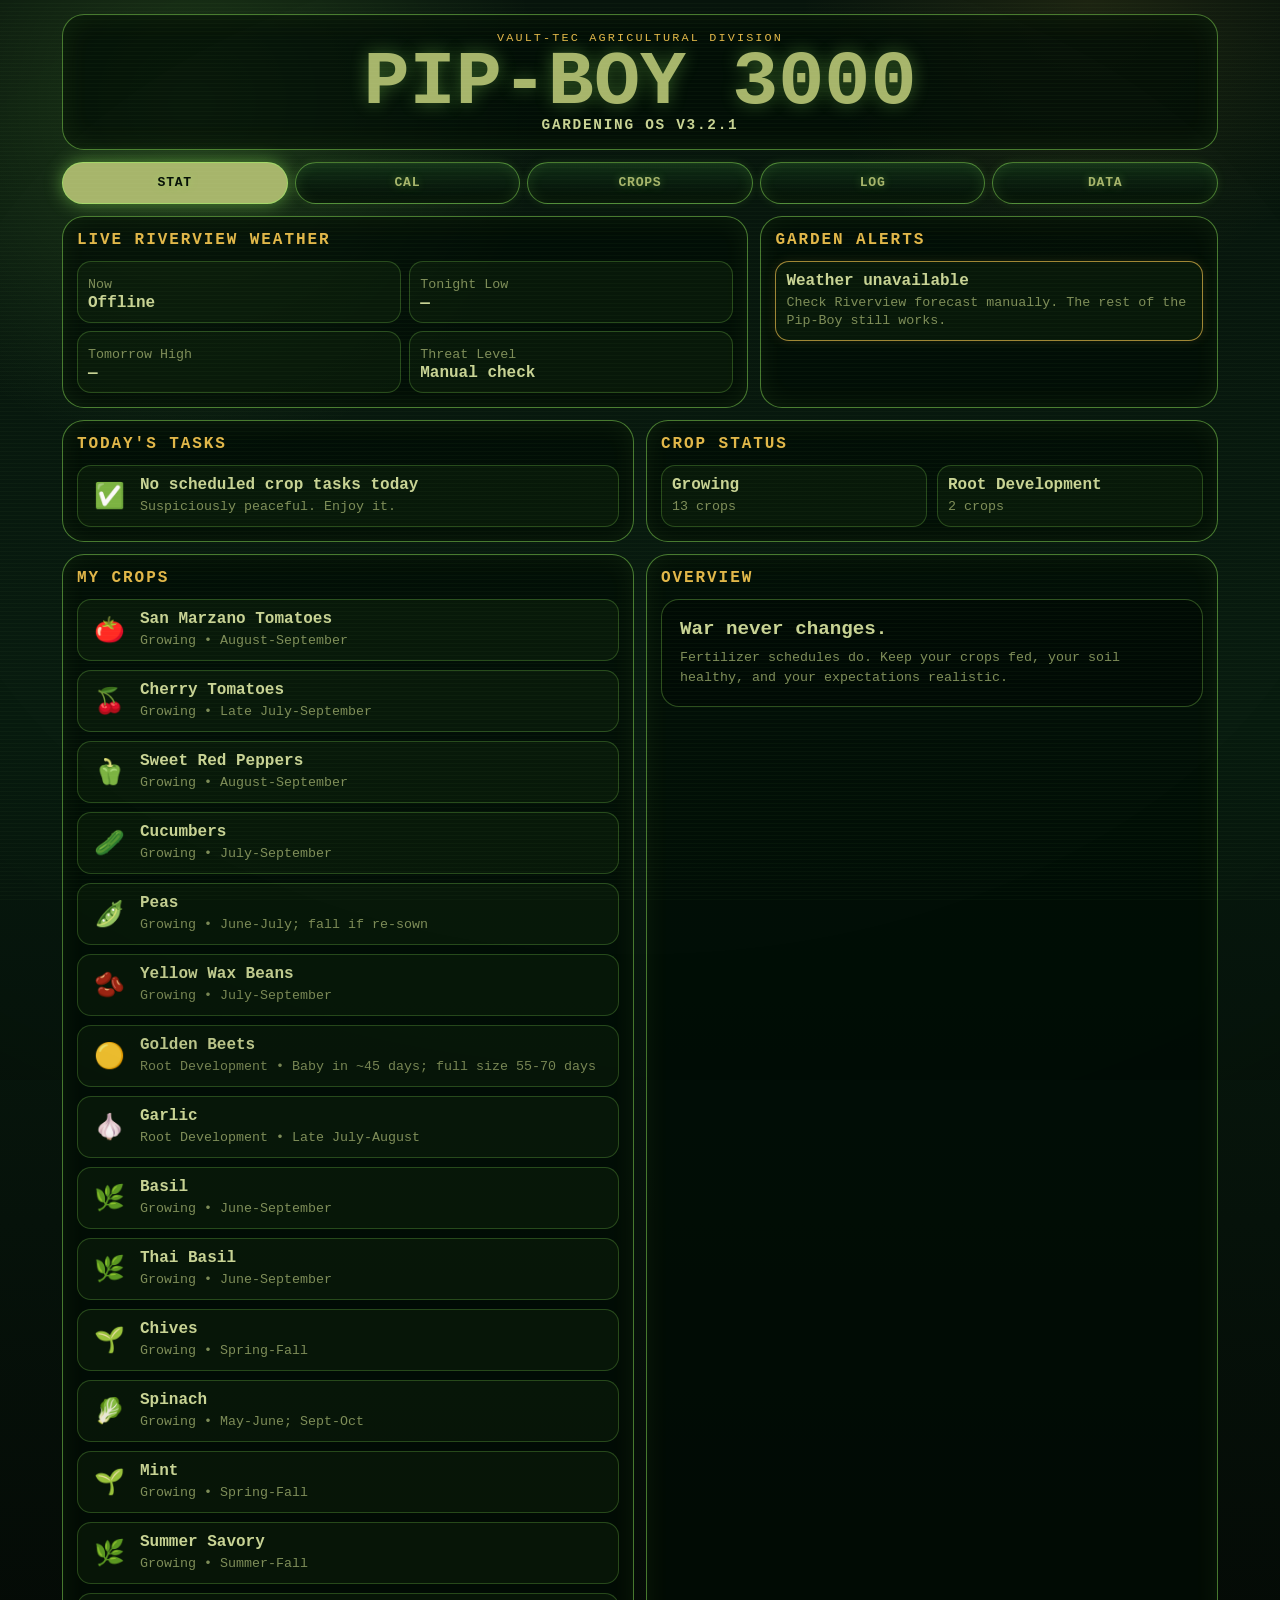
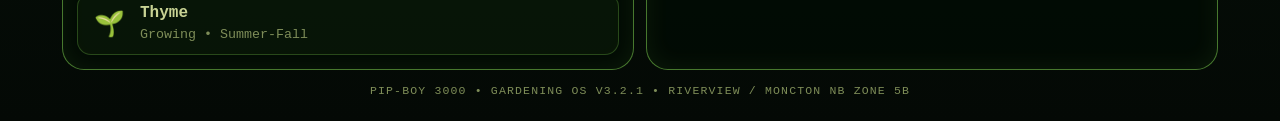
==== index.html @ 06ccad8d "Add files via upload" ====
<!doctype html>
<html lang="en">
<head>
  <meta charset="utf-8">
  <meta name="viewport" content="width=device-width, initial-scale=1, viewport-fit=cover">
  <title>PIP-BOY 3000 — Gardening OS v3.2.1</title>
  <link rel="stylesheet" href="styles.css">
</head>
<body>
  <div class="crt"></div>
  <main class="shell">
    <header class="hero">
      <div class="kicker">Vault-Tec Agricultural Division</div>
      <h1>PIP-BOY 3000</h1>
      <div class="version">Gardening OS v3.2.1</div>
    </header>

    <nav class="pip-buttons" aria-label="Pip-Boy sections">
      <button class="pip-btn active" data-tab="stat">STAT</button>
      <button class="pip-btn" data-tab="cal">CAL</button>
      <button class="pip-btn" data-tab="crops">CROPS</button>
      <button class="pip-btn" data-tab="log">LOG</button>
      <button class="pip-btn" data-tab="data">DATA</button>
    </nav>

    <section id="statusStrip" class="status-strip"></section>

    <section id="app" class="content"></section>

    <footer class="footer">PIP-BOY 3000 • Gardening OS v3.2.1 • Riverview / Moncton NB Zone 5b</footer>
  </main>

  <script src="supply-database.js"></script>
  <script src="garden-database.js"></script>
  <script src="my-garden.js"></script>
  <script src="calendar-engine.js"></script>
  <script src="garden-app.js"></script>
</body>
</html>
---- styles.css ----
:root{
  --bg:#041006;
  --panel:#071b0d;
  --panel2:#0b2612;
  --green:#A7B56B;
  --green2:#C8D394;
  --dim:#7E8D58;
  --amber:#E1B749;
  --red:#ff6f4f;
  --border:rgba(157,255,98,.45);
  --soft:rgba(157,255,98,.10);
  --glow:0 0 18px rgba(157,255,98,.32);
}
*{box-sizing:border-box}
html,body{margin:0;min-height:100%;background:#041006;color:var(--green);font-family:ui-monospace,SFMono-Regular,Menlo,Monaco,Consolas,"Courier New",monospace}
body{
  background:
    radial-gradient(circle at 15% 6%, rgba(157,255,98,.15), transparent 22rem),
    radial-gradient(circle at 85% 0%, rgba(225,183,73,.10), transparent 18rem),
    linear-gradient(180deg,#07140c 0%,#081b0f 42%,#040905 100%);
}
.crt::before{
  content:"";position:fixed;inset:0;pointer-events:none;z-index:20;opacity:.12;
  background:repeating-linear-gradient(0deg,rgba(157,255,98,.22) 0 1px,transparent 1px 4px);
  mix-blend-mode:screen;
}
.crt::after{
  content:"";position:fixed;inset:-20%;pointer-events:none;z-index:21;opacity:.20;
  background:radial-gradient(ellipse at center,transparent 0 56%,rgba(0,0,0,.75) 100%);
}
.shell{position:relative;z-index:1;max-width:1180px;margin:0 auto;padding:14px 12px 24px}
.hero{
  border:1px solid var(--border);border-radius:22px;background:rgba(1,12,5,.70);
  padding:16px;text-align:center;box-shadow:inset 0 0 28px rgba(157,255,98,.08);margin-bottom:12px;
}
.kicker{color:var(--amber);font-size:.74rem;letter-spacing:.18em;text-transform:uppercase}
h1{margin:7px 0 2px;font-size:clamp(2.1rem,10vw,4.8rem);line-height:.82;text-transform:uppercase;text-shadow:var(--glow)}
.version{color:var(--green2);font-weight:900;text-transform:uppercase;letter-spacing:.12em;font-size:.9rem}
.pip-buttons{
  display:grid;grid-template-columns:repeat(5,minmax(0,1fr));gap:7px;margin:12px 0;
}
.pip-btn,.btn,.mini-btn,.stage-btn,.month-btn,.danger-btn,.add-btn{
  font-family:inherit;font-weight:900;letter-spacing:.055em;cursor:pointer;color:var(--green);
  border:1px solid var(--border);background:linear-gradient(180deg,rgba(18,48,24,.86),rgba(3,14,6,.96));
  box-shadow:inset 0 0 14px rgba(157,255,98,.10),0 0 10px rgba(157,255,98,.10);
}
.pip-btn{
  min-height:42px;border-radius:999px;padding:10px 4px;font-size:.82rem;text-shadow:0 0 8px rgba(157,255,98,.35);
}
.pip-btn.active,.pip-btn:hover,.btn:hover,.mini-btn:hover,.stage-btn:hover,.stage-btn.active,.month-btn:hover,.add-btn:hover{
  background:var(--green);color:#061007;box-shadow:0 0 18px rgba(157,255,98,.45);
}
.content,.status-strip{display:grid;gap:12px}
.status-strip{margin-bottom:12px}
.grid{display:grid;grid-template-columns:repeat(2,minmax(0,1fr));gap:12px}
.grid-wide{display:grid;grid-template-columns:minmax(0,1.2fr) minmax(280px,.8fr);gap:12px}
.panel{
  border:1px solid var(--border);border-radius:22px;background:rgba(1,12,5,.72);
  padding:14px;box-shadow:inset 0 0 24px rgba(157,255,98,.07);min-width:0;
}
.panel h2,.panel h3{
  margin:0 0 12px;color:var(--amber);text-transform:uppercase;letter-spacing:.12em;font-size:1rem;
}
.stat-grid,.data-grid,.supply-grid{display:grid;grid-template-columns:repeat(auto-fit,minmax(190px,1fr));gap:10px}
.card,.task,.crop-row,.data-card,.weather-chip,.alert-card{
  border:1px solid rgba(157,255,98,.22);border-radius:14px;background:rgba(157,255,98,.045);padding:10px;
}
.card b,.task b,.crop-row b,.data-card b,.weather-chip b,.alert-card b{color:var(--green2)}
.card small,.task small,.data-card small,.weather-chip small,.alert-card small{
  display:block;color:var(--dim);line-height:1.35;margin-top:4px;
}
.weather-main{display:grid;grid-template-columns:repeat(2,minmax(0,1fr));gap:8px}
.alert-card.warn{border-color:rgba(225,183,73,.70);box-shadow:0 0 12px rgba(225,183,73,.12)}
.alert-card.danger{border-color:rgba(255,111,79,.85);box-shadow:0 0 12px rgba(255,111,79,.14)}
.task-list{display:grid;gap:9px}
.task{display:grid;grid-template-columns:42px 1fr;gap:10px;align-items:center}
.big{font-size:1.55rem;text-align:center}
.controls{display:flex;flex-wrap:wrap;gap:8px;margin-bottom:10px;align-items:center}
.month-btn,.btn,.mini-btn,.danger-btn,.add-btn{border-radius:12px;padding:9px 10px}
.danger-btn:hover{background:var(--red);color:#160402;border-color:rgba(255,111,79,.95)}
select,input{
  background:rgba(0,0,0,.22);border:1px solid rgba(157,255,98,.32);color:var(--green2);
  border-radius:12px;padding:9px;font-family:inherit;font-weight:900;min-width:0;
}
.calendar-head{display:flex;align-items:center;justify-content:space-between;gap:8px;margin-bottom:10px}
.month-title{color:var(--green2);text-transform:uppercase;letter-spacing:.14em;font-weight:900;text-align:center}
.cal{display:grid;grid-template-columns:repeat(7,minmax(0,1fr));gap:5px}
.dow{text-align:center;color:var(--amber);font-size:.70rem;text-transform:uppercase;letter-spacing:.08em;padding-bottom:3px}
.day{
  min-height:82px;border:1px solid rgba(157,255,98,.22);border-radius:12px;background:rgba(157,255,98,.04);
  padding:6px;display:flex;flex-direction:column;gap:5px;overflow:visible;min-width:0;
}
.day.today{border-color:var(--amber);box-shadow:0 0 0 1px rgba(225,183,73,.36),0 0 14px rgba(225,183,73,.16)}
.day.muted{opacity:.25}
.day-num{font-weight:900;color:var(--green2)}
.icons{display:flex;flex-wrap:wrap;gap:3px}
.event-pill{
  display:inline-flex;align-items:center;border:1px solid rgba(157,255,98,.20);background:rgba(0,0,0,.18);
  border-radius:999px;padding:1px 3px;font-size:.86rem;white-space:nowrap;
}
.legend{display:flex;flex-wrap:wrap;gap:8px;margin-top:10px;color:var(--green2);font-size:.80rem}
.crop-layout{display:grid;grid-template-columns:260px minmax(0,1fr);gap:12px;align-items:start}
.crop-list{display:grid;gap:8px}
.crop-row{display:grid;grid-template-columns:1fr auto;gap:8px;align-items:center}
.crop-row.active{border-color:var(--amber);background:rgba(225,183,73,.07)}
.crop-row-title{border:0;background:transparent;color:var(--green2);font-family:inherit;font-weight:900;text-align:left;padding:0;cursor:pointer}
.crop-actions{display:flex;gap:4px}
.mini-btn{padding:6px 8px;border-radius:999px;font-size:.75rem}
.crop-detail-hero{display:grid;grid-template-columns:72px 1fr;gap:12px;align-items:center;border-bottom:1px solid rgba(157,255,98,.22);padding-bottom:12px;margin-bottom:12px}
.crop-icon-big{width:68px;height:68px;border:1px solid rgba(157,255,98,.35);border-radius:16px;display:flex;align-items:center;justify-content:center;background:rgba(157,255,98,.06);font-size:3.2rem}
.crop-title{margin:0;color:var(--green2);font-size:clamp(1.5rem,5vw,2.4rem);line-height:1.0;text-transform:uppercase;text-shadow:0 0 8px rgba(157,255,98,.22)}
.crop-sub{color:var(--dim);margin-top:6px;line-height:1.35}
.stage-row{display:flex;flex-wrap:wrap;gap:8px;margin:8px 0 12px}
.stage-btn{border-radius:999px;padding:9px 10px}
.info-grid{display:grid;grid-template-columns:repeat(2,minmax(0,1fr));gap:9px}
.info{
  display:grid;grid-template-columns:minmax(85px,140px) 1fr;gap:8px;border-bottom:1px dotted rgba(201,255,157,.35);
  padding:7px 0;align-items:baseline;
}
.info small{color:var(--amber);text-transform:uppercase;letter-spacing:.08em;font-size:.68rem}
.info b{color:var(--green2);line-height:1.3}
.info.full{grid-column:1/-1;display:block;border:1px solid rgba(157,255,98,.20);border-radius:12px;background:rgba(157,255,98,.04);padding:10px}
.add-browser{display:none;margin-top:10px;border-top:1px dashed rgba(157,255,98,.28);padding-top:10px}
.add-browser.open{display:grid;gap:8px}
.add-grid{display:grid;grid-template-columns:1fr;gap:7px;max-height:430px;overflow:auto;padding-right:3px}
.add-item{text-align:left;border-radius:12px;padding:9px}
.log-form{display:grid;grid-template-columns:1fr 1fr auto;gap:8px;margin-bottom:10px}
.history{display:grid;gap:8px}
.footer{margin-top:14px;text-align:center;color:var(--dim);font-size:.72rem;text-transform:uppercase;letter-spacing:.10em}
@media(max-width:760px){
  .shell{padding:10px 8px 18px}
  .hero{padding:13px}
  .pip-buttons{gap:5px}
  .pip-btn{font-size:.68rem;min-height:38px;padding:8px 2px}
  .grid,.grid-wide{grid-template-columns:1fr}
  .weather-main{grid-template-columns:1fr 1fr}
  .crop-layout{grid-template-columns:38% 62%;gap:7px}
  .panel{padding:10px;border-radius:18px}
  .crop-row{grid-template-columns:1fr;gap:5px;padding:8px}
  .crop-actions{justify-content:flex-start;flex-wrap:wrap}
  .mini-btn{font-size:.62rem;padding:5px 6px}
  .crop-detail-hero{grid-template-columns:50px 1fr;gap:8px}
  .crop-icon-big{width:48px;height:48px;font-size:2.4rem}
  .crop-title{font-size:1.25rem}
  .crop-sub{font-size:.68rem}
  .stage-btn{font-size:.64rem;padding:7px}
  .info-grid{grid-template-columns:1fr}
  .info{grid-template-columns:76px 1fr;gap:5px;padding:5px 0}
  .info small{font-size:.55rem}
  .info b{font-size:.68rem}
  .cal{gap:3px}
  .day{min-height:61px;padding:4px;border-radius:9px}
  .event-pill{font-size:.58rem;padding:1px 2px}
  .dow{font-size:.58rem}
  .legend{font-size:.66rem}
  .log-form{grid-template-columns:1fr}
}


/* v3.2.1 actual patch: clean CROPS controls, Companion AI, Overseer */
.selected-actions{
  display:flex; flex-wrap:wrap; gap:8px; margin:0 0 14px; padding-bottom:12px;
  border-bottom:1px dashed rgba(157,255,98,.25);
}
.remove-garden-btn{
  font-family:inherit; font-weight:900; letter-spacing:.055em; cursor:pointer;
  color:var(--amber); border:1px solid rgba(225,183,73,.65);
  background:rgba(225,183,73,.08); border-radius:999px; padding:7px 10px;
}
.remove-garden-btn:hover{background:var(--amber); color:#120d02; box-shadow:0 0 18px rgba(225,183,73,.35)}
.crop-row{grid-template-columns:1fr !important}
.crop-row-title{width:100%; padding:4px 2px !important}
.companion-scan{border:1px solid rgba(157,255,98,.22); border-radius:16px; padding:10px; background:rgba(157,255,98,.035); margin-bottom:12px}
.companion-grid{display:grid; grid-template-columns:repeat(auto-fit,minmax(160px,1fr)); gap:8px}
.companion-card{border:1px solid rgba(157,255,98,.20); border-radius:12px; padding:9px; background:rgba(0,0,0,.18)}
.companion-card b{display:block; color:var(--green2); margin-bottom:4px}
.companion-card small{display:block; color:var(--dim); line-height:1.45}
.companion-card.good{border-color:rgba(157,255,98,.38)}
.companion-card.warn{border-color:rgba(225,183,73,.58)}
.overseer-card{border:1px solid rgba(157,255,98,.28); border-radius:18px; overflow:hidden; background:rgba(0,0,0,.25)}
.overseer-card img{display:block; width:100%; height:auto}
.overseer-fallback{padding:18px}
.overseer-fallback b{display:block; color:var(--green2); font-size:1.2rem; margin-bottom:8px}
.overseer-fallback small{display:block; color:var(--dim); line-height:1.5}
@media(max-width:760px){
  .selected-actions{gap:6px}
  .remove-garden-btn{font-size:.62rem; padding:6px 8px}
  .companion-grid{grid-template-columns:1fr}
}
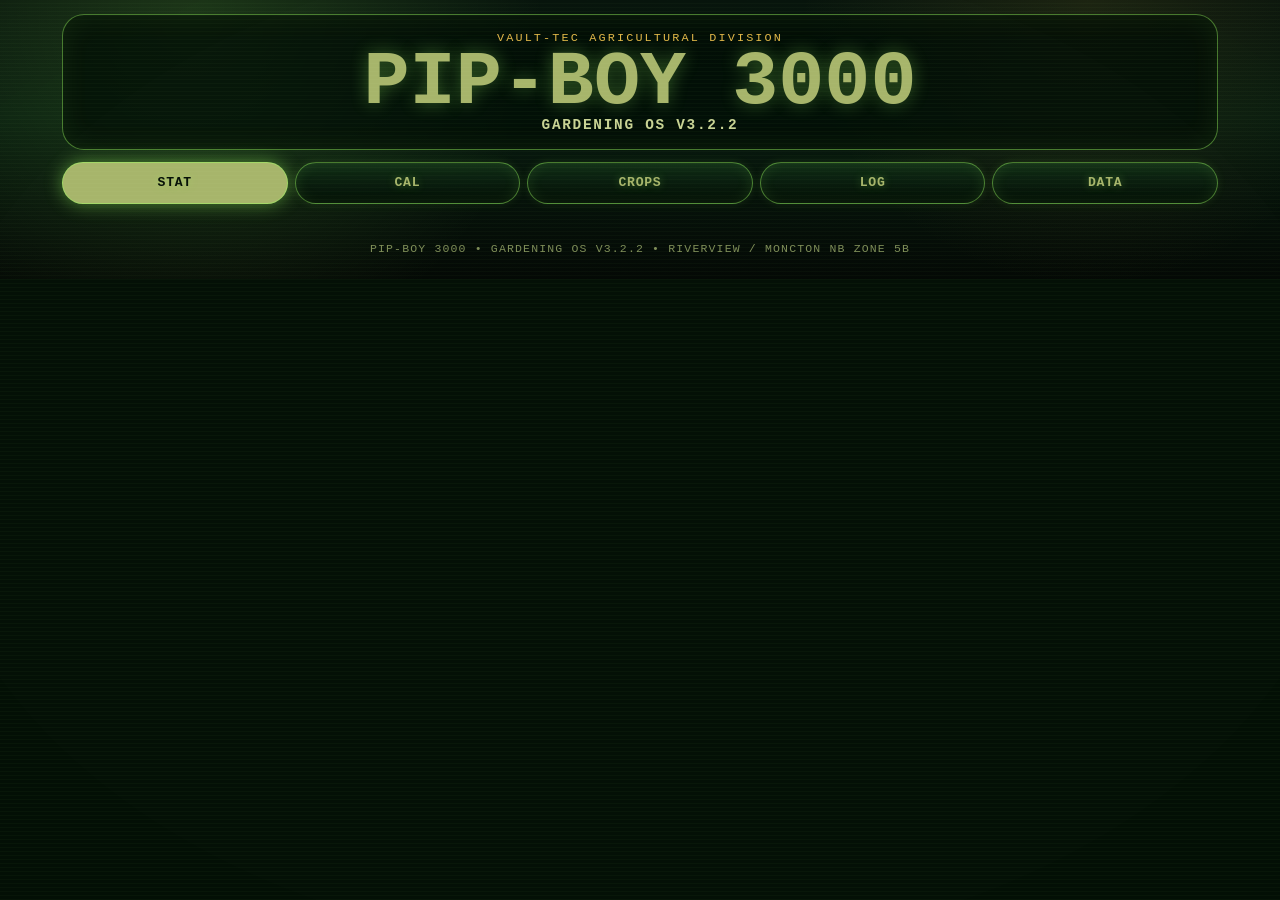
==== commit 44b542f0: "Add files via upload" ====
--- a/index.html
+++ b/index.html
@@ -3,7 +3,7 @@
 <head>
   <meta charset="utf-8">
   <meta name="viewport" content="width=device-width, initial-scale=1, viewport-fit=cover">
-  <title>PIP-BOY 3000 — Gardening OS v3.2.1</title>
+  <title>PIP-BOY 3000 — Gardening OS v3.2.2</title>
   <link rel="stylesheet" href="styles.css">
 </head>
 <body>
@@ -12,7 +12,7 @@
     <header class="hero">
       <div class="kicker">Vault-Tec Agricultural Division</div>
       <h1>PIP-BOY 3000</h1>
-      <div class="version">Gardening OS v3.2.1</div>
+      <div class="version">Gardening OS v3.2.2</div>
     </header>
 
     <nav class="pip-buttons" aria-label="Pip-Boy sections">
@@ -27,7 +27,7 @@
 
     <section id="app" class="content"></section>
 
-    <footer class="footer">PIP-BOY 3000 • Gardening OS v3.2.1 • Riverview / Moncton NB Zone 5b</footer>
+    <footer class="footer">PIP-BOY 3000 • Gardening OS v3.2.2 • Riverview / Moncton NB Zone 5b</footer>
   </main>
 
   <script src="supply-database.js"></script>
--- a/styles.css
+++ b/styles.css
@@ -187,3 +187,28 @@
   .remove-garden-btn{font-size:.62rem; padding:6px 8px}
   .companion-grid{grid-template-columns:1fr}
 }
+
+/* v3.2.2: overview at top, dynamic Overseer, restored threat gauge */
+.top-overview{order:-10}
+.overseer-card{display:none!important}
+.overseer-dynamic-card{display:grid;grid-template-columns:minmax(120px,36%) minmax(0,1fr);gap:14px;align-items:center;border:1px solid rgba(157,255,98,.25);border-radius:18px;background:rgba(0,0,0,.22);padding:12px;overflow:hidden}
+.overseer-art{min-height:170px;border:1px solid rgba(157,255,98,.32);border-radius:16px;background:radial-gradient(circle at 45% 35%,rgba(157,255,98,.15),rgba(0,0,0,.30) 70%);overflow:hidden;display:flex;align-items:center;justify-content:center}
+.overseer-art img{width:100%;height:100%;object-fit:cover;object-position:left center;filter:contrast(1.06) saturate(.9)}
+.overseer-art.missing::before{content:"👨‍🌾👍";font-size:4rem}
+.overseer-message b{display:block;color:var(--green2);font-size:clamp(1.2rem,5vw,2.25rem);line-height:1.1;margin-bottom:12px}
+.overseer-message small{display:block;color:var(--green2);font-size:clamp(.95rem,3.7vw,1.55rem);line-height:1.38;margin-bottom:12px}
+.overseer-message em{display:block;color:var(--amber);font-style:normal;text-align:right}
+.risk-meter-wrap{margin-top:12px;border:1px solid rgba(157,255,98,.28);border-radius:18px;background:rgba(0,0,0,.24);padding:12px}
+.risk-meter-title{display:flex;justify-content:space-between;gap:10px;color:var(--amber);text-transform:uppercase;letter-spacing:.10em;font-size:.72rem;margin-bottom:8px}
+.risk-meter{position:relative;height:86px;border-bottom:2px solid rgba(157,255,98,.36);overflow:hidden}
+.risk-arc{position:absolute;left:50%;bottom:-62px;width:150px;height:150px;transform:translateX(-50%);border:9px solid rgba(157,255,98,.22);border-top-color:rgba(157,255,98,.75);border-right-color:rgba(225,183,73,.72);border-left-color:rgba(157,255,98,.55);border-radius:50%}
+.risk-needle{position:absolute;left:50%;bottom:4px;width:4px;height:70px;background:var(--amber);border-radius:999px;transform-origin:50% 100%;transform:translateX(-50%) rotate(0deg);box-shadow:0 0 14px rgba(225,183,73,.45);transition:transform .35s ease}
+.risk-center{position:absolute;left:50%;bottom:0;width:18px;height:18px;transform:translateX(-50%);border-radius:50%;background:var(--green);box-shadow:0 0 16px rgba(157,255,98,.55)}
+.risk-scale{display:flex;justify-content:space-between;color:var(--dim);font-size:.58rem;margin-top:6px;gap:4px;text-transform:uppercase}
+.risk-meter.safe .risk-needle{transform:translateX(-50%) rotate(-58deg)}
+.risk-meter.cold .risk-needle{transform:translateX(-50%) rotate(-30deg);background:#C9FF9D}
+.risk-meter.ideal .risk-needle{transform:translateX(-50%) rotate(0deg);background:var(--green)}
+.risk-meter.hot .risk-needle{transform:translateX(-50%) rotate(32deg);background:var(--amber)}
+.risk-meter.warn .risk-needle{transform:translateX(-50%) rotate(18deg);background:var(--amber)}
+.risk-meter.danger .risk-needle{transform:translateX(-50%) rotate(62deg);background:var(--red);box-shadow:0 0 14px rgba(255,111,79,.55)}
+@media(max-width:760px){.overseer-dynamic-card{grid-template-columns:34% 66%;gap:8px;padding:8px}.overseer-art{min-height:110px;border-radius:12px}.overseer-message b{font-size:1rem;margin-bottom:6px}.overseer-message small{font-size:.76rem;line-height:1.25;margin-bottom:6px}.overseer-message em{font-size:.62rem}}
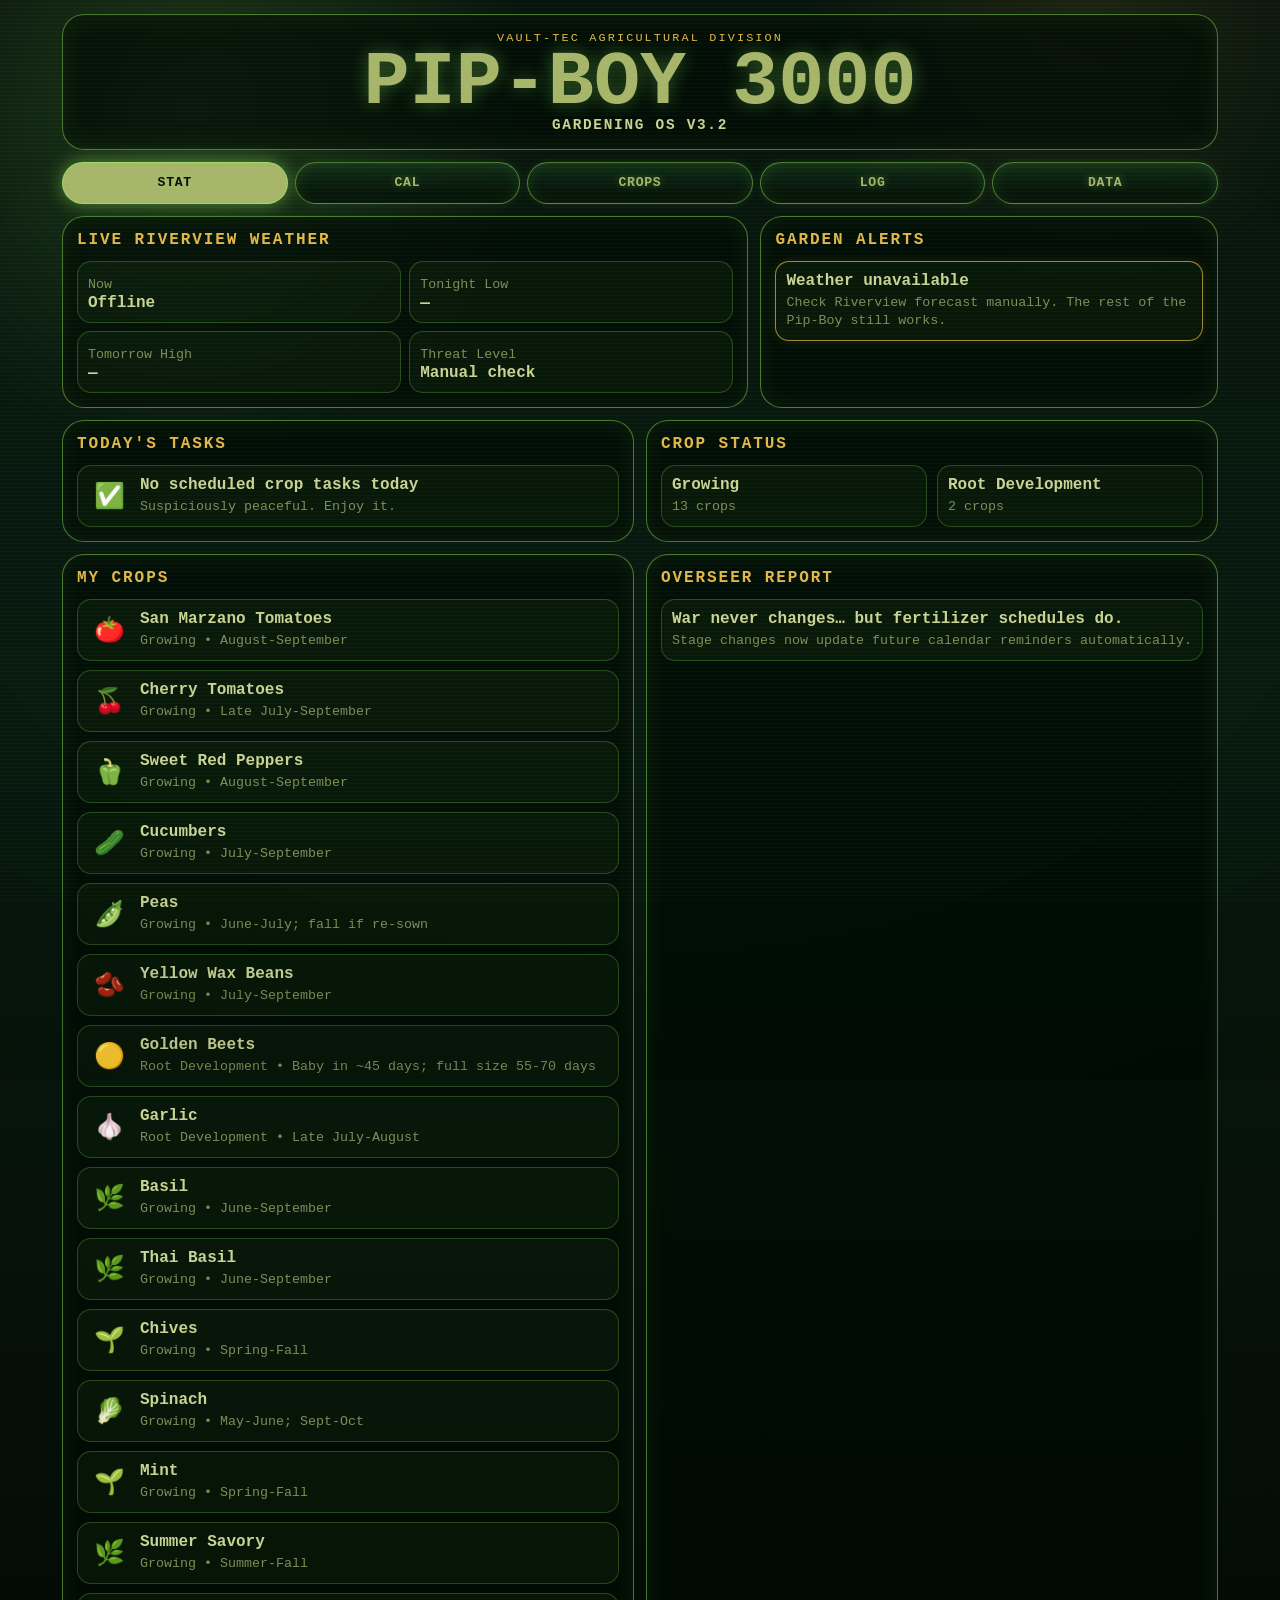
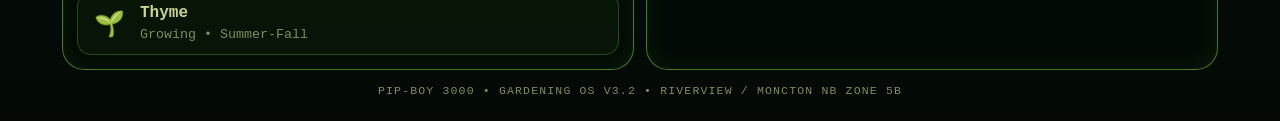
==== commit ca48535b: "Add files via upload" ====
--- a/index.html
+++ b/index.html
@@ -3,7 +3,7 @@
 <head>
   <meta charset="utf-8">
   <meta name="viewport" content="width=device-width, initial-scale=1, viewport-fit=cover">
-  <title>PIP-BOY 3000 — Gardening OS v3.2.2</title>
+  <title>PIP-BOY 3000 — Gardening OS v3.2</title>
   <link rel="stylesheet" href="styles.css">
 </head>
 <body>
@@ -12,7 +12,7 @@
     <header class="hero">
       <div class="kicker">Vault-Tec Agricultural Division</div>
       <h1>PIP-BOY 3000</h1>
-      <div class="version">Gardening OS v3.2.2</div>
+      <div class="version">Gardening OS v3.2</div>
     </header>
 
     <nav class="pip-buttons" aria-label="Pip-Boy sections">
@@ -27,7 +27,7 @@
 
     <section id="app" class="content"></section>
 
-    <footer class="footer">PIP-BOY 3000 • Gardening OS v3.2.2 • Riverview / Moncton NB Zone 5b</footer>
+    <footer class="footer">PIP-BOY 3000 • Gardening OS v3.2 • Riverview / Moncton NB Zone 5b</footer>
   </main>
 
   <script src="supply-database.js"></script>
--- a/styles.css
+++ b/styles.css
@@ -155,60 +155,3 @@
   .legend{font-size:.66rem}
   .log-form{grid-template-columns:1fr}
 }
-
-
-/* v3.2.1 actual patch: clean CROPS controls, Companion AI, Overseer */
-.selected-actions{
-  display:flex; flex-wrap:wrap; gap:8px; margin:0 0 14px; padding-bottom:12px;
-  border-bottom:1px dashed rgba(157,255,98,.25);
-}
-.remove-garden-btn{
-  font-family:inherit; font-weight:900; letter-spacing:.055em; cursor:pointer;
-  color:var(--amber); border:1px solid rgba(225,183,73,.65);
-  background:rgba(225,183,73,.08); border-radius:999px; padding:7px 10px;
-}
-.remove-garden-btn:hover{background:var(--amber); color:#120d02; box-shadow:0 0 18px rgba(225,183,73,.35)}
-.crop-row{grid-template-columns:1fr !important}
-.crop-row-title{width:100%; padding:4px 2px !important}
-.companion-scan{border:1px solid rgba(157,255,98,.22); border-radius:16px; padding:10px; background:rgba(157,255,98,.035); margin-bottom:12px}
-.companion-grid{display:grid; grid-template-columns:repeat(auto-fit,minmax(160px,1fr)); gap:8px}
-.companion-card{border:1px solid rgba(157,255,98,.20); border-radius:12px; padding:9px; background:rgba(0,0,0,.18)}
-.companion-card b{display:block; color:var(--green2); margin-bottom:4px}
-.companion-card small{display:block; color:var(--dim); line-height:1.45}
-.companion-card.good{border-color:rgba(157,255,98,.38)}
-.companion-card.warn{border-color:rgba(225,183,73,.58)}
-.overseer-card{border:1px solid rgba(157,255,98,.28); border-radius:18px; overflow:hidden; background:rgba(0,0,0,.25)}
-.overseer-card img{display:block; width:100%; height:auto}
-.overseer-fallback{padding:18px}
-.overseer-fallback b{display:block; color:var(--green2); font-size:1.2rem; margin-bottom:8px}
-.overseer-fallback small{display:block; color:var(--dim); line-height:1.5}
-@media(max-width:760px){
-  .selected-actions{gap:6px}
-  .remove-garden-btn{font-size:.62rem; padding:6px 8px}
-  .companion-grid{grid-template-columns:1fr}
-}
-
-/* v3.2.2: overview at top, dynamic Overseer, restored threat gauge */
-.top-overview{order:-10}
-.overseer-card{display:none!important}
-.overseer-dynamic-card{display:grid;grid-template-columns:minmax(120px,36%) minmax(0,1fr);gap:14px;align-items:center;border:1px solid rgba(157,255,98,.25);border-radius:18px;background:rgba(0,0,0,.22);padding:12px;overflow:hidden}
-.overseer-art{min-height:170px;border:1px solid rgba(157,255,98,.32);border-radius:16px;background:radial-gradient(circle at 45% 35%,rgba(157,255,98,.15),rgba(0,0,0,.30) 70%);overflow:hidden;display:flex;align-items:center;justify-content:center}
-.overseer-art img{width:100%;height:100%;object-fit:cover;object-position:left center;filter:contrast(1.06) saturate(.9)}
-.overseer-art.missing::before{content:"👨‍🌾👍";font-size:4rem}
-.overseer-message b{display:block;color:var(--green2);font-size:clamp(1.2rem,5vw,2.25rem);line-height:1.1;margin-bottom:12px}
-.overseer-message small{display:block;color:var(--green2);font-size:clamp(.95rem,3.7vw,1.55rem);line-height:1.38;margin-bottom:12px}
-.overseer-message em{display:block;color:var(--amber);font-style:normal;text-align:right}
-.risk-meter-wrap{margin-top:12px;border:1px solid rgba(157,255,98,.28);border-radius:18px;background:rgba(0,0,0,.24);padding:12px}
-.risk-meter-title{display:flex;justify-content:space-between;gap:10px;color:var(--amber);text-transform:uppercase;letter-spacing:.10em;font-size:.72rem;margin-bottom:8px}
-.risk-meter{position:relative;height:86px;border-bottom:2px solid rgba(157,255,98,.36);overflow:hidden}
-.risk-arc{position:absolute;left:50%;bottom:-62px;width:150px;height:150px;transform:translateX(-50%);border:9px solid rgba(157,255,98,.22);border-top-color:rgba(157,255,98,.75);border-right-color:rgba(225,183,73,.72);border-left-color:rgba(157,255,98,.55);border-radius:50%}
-.risk-needle{position:absolute;left:50%;bottom:4px;width:4px;height:70px;background:var(--amber);border-radius:999px;transform-origin:50% 100%;transform:translateX(-50%) rotate(0deg);box-shadow:0 0 14px rgba(225,183,73,.45);transition:transform .35s ease}
-.risk-center{position:absolute;left:50%;bottom:0;width:18px;height:18px;transform:translateX(-50%);border-radius:50%;background:var(--green);box-shadow:0 0 16px rgba(157,255,98,.55)}
-.risk-scale{display:flex;justify-content:space-between;color:var(--dim);font-size:.58rem;margin-top:6px;gap:4px;text-transform:uppercase}
-.risk-meter.safe .risk-needle{transform:translateX(-50%) rotate(-58deg)}
-.risk-meter.cold .risk-needle{transform:translateX(-50%) rotate(-30deg);background:#C9FF9D}
-.risk-meter.ideal .risk-needle{transform:translateX(-50%) rotate(0deg);background:var(--green)}
-.risk-meter.hot .risk-needle{transform:translateX(-50%) rotate(32deg);background:var(--amber)}
-.risk-meter.warn .risk-needle{transform:translateX(-50%) rotate(18deg);background:var(--amber)}
-.risk-meter.danger .risk-needle{transform:translateX(-50%) rotate(62deg);background:var(--red);box-shadow:0 0 14px rgba(255,111,79,.55)}
-@media(max-width:760px){.overseer-dynamic-card{grid-template-columns:34% 66%;gap:8px;padding:8px}.overseer-art{min-height:110px;border-radius:12px}.overseer-message b{font-size:1rem;margin-bottom:6px}.overseer-message small{font-size:.76rem;line-height:1.25;margin-bottom:6px}.overseer-message em{font-size:.62rem}}
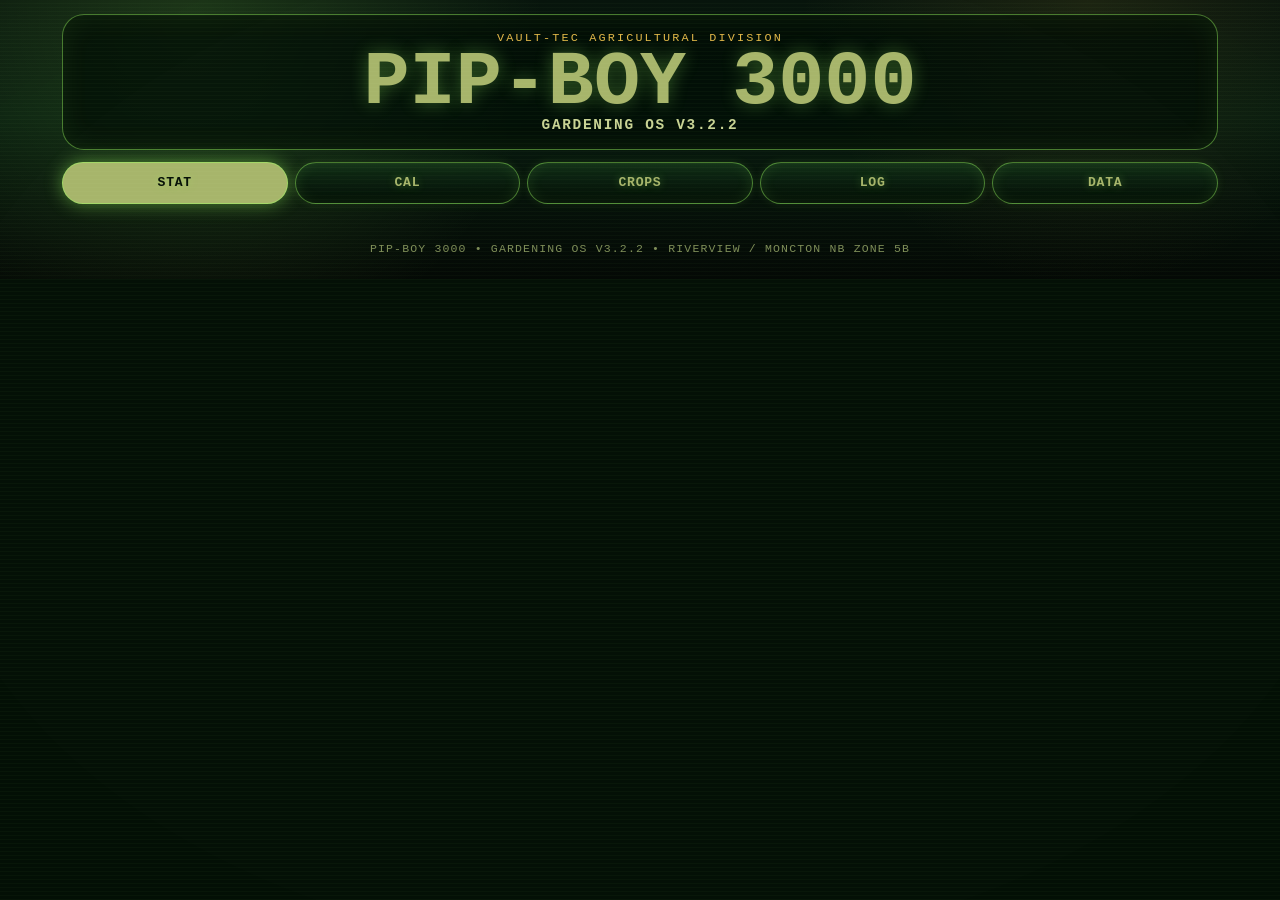
==== commit d93777bf: "Add files via upload" ====
--- a/index.html
+++ b/index.html
@@ -3,7 +3,7 @@
 <head>
   <meta charset="utf-8">
   <meta name="viewport" content="width=device-width, initial-scale=1, viewport-fit=cover">
-  <title>PIP-BOY 3000 — Gardening OS v3.2</title>
+  <title>PIP-BOY 3000 — Gardening OS v3.2.2</title>
   <link rel="stylesheet" href="styles.css">
 </head>
 <body>
@@ -12,7 +12,7 @@
     <header class="hero">
       <div class="kicker">Vault-Tec Agricultural Division</div>
       <h1>PIP-BOY 3000</h1>
-      <div class="version">Gardening OS v3.2</div>
+      <div class="version">Gardening OS v3.2.2</div>
     </header>
 
     <nav class="pip-buttons" aria-label="Pip-Boy sections">
@@ -27,7 +27,7 @@
 
     <section id="app" class="content"></section>
 
-    <footer class="footer">PIP-BOY 3000 • Gardening OS v3.2 • Riverview / Moncton NB Zone 5b</footer>
+    <footer class="footer">PIP-BOY 3000 • Gardening OS v3.2.2 • Riverview / Moncton NB Zone 5b</footer>
   </main>
 
   <script src="supply-database.js"></script>
--- a/styles.css
+++ b/styles.css
@@ -155,3 +155,200 @@
   .legend{font-size:.66rem}
   .log-form{grid-template-columns:1fr}
 }
+
+
+/* v3.2.2 final: Overview, threat gauge, clean CROPS controls, companion scan */
+.overview-panel{order:-10}
+.overseer-dynamic{
+  display:grid;
+  grid-template-columns:minmax(120px,36%) minmax(0,1fr);
+  gap:14px;
+  align-items:center;
+  border:1px solid rgba(157,255,98,.25);
+  border-radius:18px;
+  background:rgba(0,0,0,.22);
+  padding:12px;
+  overflow:hidden;
+}
+.overseer-art{
+  min-height:165px;
+  border:1px solid rgba(157,255,98,.30);
+  border-radius:16px;
+  background:radial-gradient(circle at 45% 35%,rgba(157,255,98,.12),rgba(0,0,0,.30) 70%);
+  display:flex;
+  align-items:center;
+  justify-content:center;
+  overflow:hidden;
+}
+.overseer-art img{
+  width:100%;
+  height:100%;
+  object-fit:contain;
+  filter:contrast(1.05) saturate(.9) drop-shadow(0 0 8px rgba(157,255,98,.25));
+}
+.overseer-art.missing::before{content:"👨‍🌾👍";font-size:4rem}
+.overseer-message b{
+  display:block;
+  color:var(--green2);
+  font-size:clamp(1.25rem,5vw,2.2rem);
+  line-height:1.1;
+  margin-bottom:10px;
+}
+.overseer-message small{
+  display:block;
+  color:var(--green2);
+  font-size:clamp(.95rem,3.2vw,1.35rem);
+  line-height:1.35;
+  margin-bottom:10px;
+}
+.overseer-message ul{
+  color:var(--dim);
+  margin:8px 0 10px 18px;
+  padding:0;
+  line-height:1.4;
+}
+.overseer-message em{
+  display:block;
+  color:var(--amber);
+  font-style:normal;
+  text-align:right;
+}
+.risk-meter-wrap{
+  margin-top:12px;
+  border:1px solid rgba(157,255,98,.28);
+  border-radius:18px;
+  background:rgba(0,0,0,.24);
+  padding:12px;
+}
+.risk-meter-title{
+  display:flex;
+  justify-content:space-between;
+  gap:10px;
+  color:var(--amber);
+  text-transform:uppercase;
+  letter-spacing:.10em;
+  font-size:.72rem;
+  margin-bottom:8px;
+}
+.risk-meter{
+  position:relative;
+  height:86px;
+  border-bottom:2px solid rgba(157,255,98,.36);
+  overflow:hidden;
+}
+.risk-arc{
+  position:absolute;
+  left:50%;
+  bottom:-62px;
+  width:150px;
+  height:150px;
+  transform:translateX(-50%);
+  border:9px solid rgba(157,255,98,.22);
+  border-top-color:rgba(157,255,98,.75);
+  border-right-color:rgba(225,183,73,.72);
+  border-left-color:rgba(157,255,98,.55);
+  border-radius:50%;
+}
+.risk-needle{
+  position:absolute;
+  left:50%;
+  bottom:4px;
+  width:4px;
+  height:70px;
+  background:var(--amber);
+  border-radius:999px;
+  transform-origin:50% 100%;
+  transform:translateX(-50%) rotate(0deg);
+  box-shadow:0 0 14px rgba(225,183,73,.45);
+  transition:transform .35s ease;
+}
+.risk-center{
+  position:absolute;
+  left:50%;
+  bottom:0;
+  width:18px;
+  height:18px;
+  transform:translateX(-50%);
+  border-radius:50%;
+  background:var(--green);
+  box-shadow:0 0 16px rgba(157,255,98,.55);
+}
+.risk-scale{
+  display:flex;
+  justify-content:space-between;
+  color:var(--dim);
+  font-size:.58rem;
+  margin-top:6px;
+  gap:4px;
+  text-transform:uppercase;
+}
+.risk-meter.safe .risk-needle{transform:translateX(-50%) rotate(-58deg)}
+.risk-meter.cold .risk-needle{transform:translateX(-50%) rotate(-30deg);background:#C9FF9D}
+.risk-meter.ideal .risk-needle{transform:translateX(-50%) rotate(0deg);background:var(--green)}
+.risk-meter.hot .risk-needle{transform:translateX(-50%) rotate(32deg);background:var(--amber)}
+.risk-meter.warn .risk-needle{transform:translateX(-50%) rotate(18deg);background:var(--amber)}
+.risk-meter.danger .risk-needle{transform:translateX(-50%) rotate(62deg);background:var(--red);box-shadow:0 0 14px rgba(255,111,79,.55)}
+.crop-row{grid-template-columns:1fr !important}
+.crop-actions{display:none !important}
+.crop-row-title{width:100%;padding:4px 2px !important}
+.selected-actions{
+  display:flex;
+  flex-wrap:wrap;
+  gap:8px;
+  margin:0 0 14px;
+  padding-bottom:12px;
+  border-bottom:1px dashed rgba(157,255,98,.25);
+}
+.remove-garden-btn{
+  font-family:inherit;
+  font-weight:900;
+  letter-spacing:.055em;
+  cursor:pointer;
+  color:var(--amber);
+  border:1px solid rgba(225,183,73,.65);
+  background:rgba(225,183,73,.08);
+  border-radius:999px;
+  padding:7px 10px;
+}
+.remove-garden-btn:hover{
+  background:var(--amber);
+  color:#120d02;
+  box-shadow:0 0 18px rgba(225,183,73,.35);
+}
+.companion-scan{
+  border:1px solid rgba(157,255,98,.22);
+  border-radius:16px;
+  padding:10px;
+  background:rgba(157,255,98,.035);
+  margin-bottom:12px;
+}
+.companion-grid{
+  display:grid;
+  grid-template-columns:repeat(auto-fit,minmax(160px,1fr));
+  gap:8px;
+}
+.companion-card{
+  border:1px solid rgba(157,255,98,.20);
+  border-radius:12px;
+  padding:9px;
+  background:rgba(0,0,0,.18);
+}
+.companion-card b{display:block;color:var(--green2);margin-bottom:4px}
+.companion-card small{display:block;color:var(--dim);line-height:1.45}
+.companion-card.good{border-color:rgba(157,255,98,.38)}
+.companion-card.warn{border-color:rgba(225,183,73,.58)}
+@media(max-width:760px){
+  .overseer-dynamic{
+    grid-template-columns:34% 66%;
+    gap:8px;
+    padding:8px;
+  }
+  .overseer-art{min-height:105px;border-radius:12px}
+  .overseer-message b{font-size:.98rem;margin-bottom:5px}
+  .overseer-message small{font-size:.72rem;line-height:1.23;margin-bottom:5px}
+  .overseer-message ul{font-size:.62rem;margin:5px 0 5px 14px}
+  .overseer-message em{font-size:.60rem}
+  .selected-actions{gap:6px}
+  .remove-garden-btn{font-size:.62rem;padding:6px 8px}
+  .companion-grid{grid-template-columns:1fr}
+}
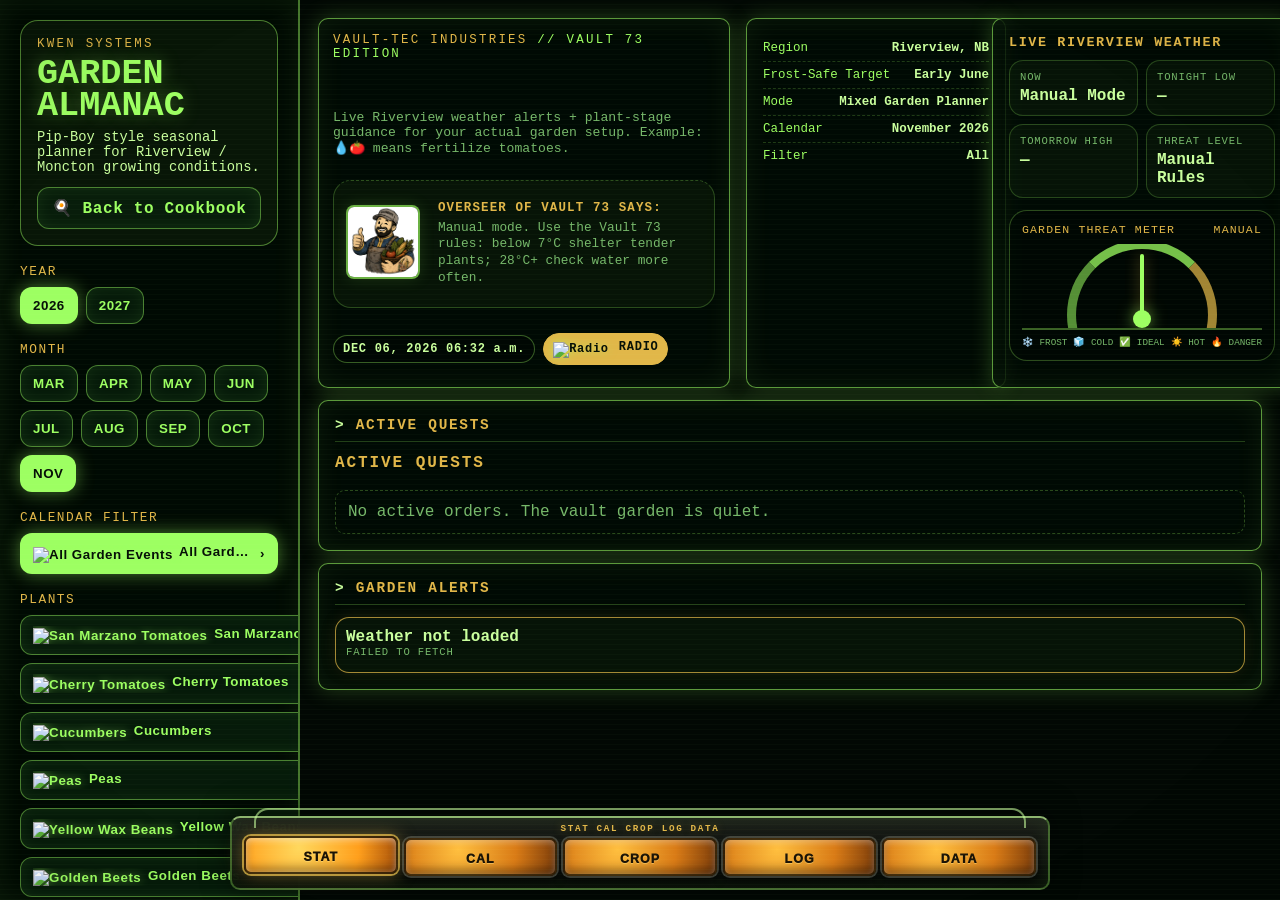
==== commit 18cb54ed: "Add files via upload" ====
--- a/index.html
+++ b/index.html
@@ -1,39 +1,2246 @@
 <!doctype html>
 <html lang="en">
 <head>
-  <meta charset="utf-8">
-  <meta name="viewport" content="width=device-width, initial-scale=1, viewport-fit=cover">
-  <title>PIP-BOY 3000 — Gardening OS v3.2.2</title>
-  <link rel="stylesheet" href="styles.css">
+<meta charset="utf-8">
+<meta name="viewport" content="width=device-width, initial-scale=1, viewport-fit=cover">
+<title>kWen’s Gardening Almanac — Pip-Boy Edition</title>
+<style>
+:root{
+  --bg:#041006;
+  --panel:#071b0d;
+  --panel2:#0b2612;
+  --green:#9DFF62;
+  --green2:#C9FF9D;
+  --dim:#76b86a;
+  --amber:#E1B749;
+  --red:#ff6f4f;
+  --border:rgba(157,255,98,.45);
+  --soft:rgba(157,255,98,.10);
+  --glow:0 0 18px rgba(157,255,98,.35);
+}
+*{box-sizing:border-box}
+body{
+  margin:0;
+  min-height:100vh;
+  background:
+    radial-gradient(circle at 15% 8%, rgba(157,255,98,.14), transparent 22rem),
+    radial-gradient(circle at 85% 3%, rgba(225,183,73,.10), transparent 18rem),
+    linear-gradient(180deg,#07140c 0%,#081b0f 42%,#040905 100%);
+  color:var(--green);
+  font-family:ui-monospace,SFMono-Regular,Menlo,Monaco,Consolas,"Courier New",monospace;
+  overflow-x:hidden;
+}
+body::before{
+  content:"";
+  position:fixed;
+  inset:0;
+  pointer-events:none;
+  opacity:.14;
+  background:repeating-linear-gradient(0deg,rgba(157,255,98,.22) 0 1px,transparent 1px 4px);
+  mix-blend-mode:screen;
+  z-index:10;
+}
+body::after{
+  content:"";
+  position:fixed;
+  inset:-20%;
+  pointer-events:none;
+  opacity:.20;
+  background:radial-gradient(ellipse at center, transparent 0 56%, rgba(0,0,0,.72) 100%);
+  z-index:11;
+}
+.app{
+  position:relative;
+  z-index:1;
+  min-height:100vh;
+  display:grid;
+  grid-template-columns:310px minmax(0,1fr);
+}
+.sidebar{
+  height:100vh;
+  position:sticky;
+  top:0;
+  overflow:auto;
+  padding:20px;
+  border-right:2px solid var(--border);
+  background:rgba(1,12,5,.78);
+  box-shadow:inset 0 0 28px rgba(157,255,98,.08);
+}
+.brand{
+  border:1px solid var(--border);
+  border-radius:18px;
+  padding:16px;
+  margin-bottom:14px;
+  background:rgba(157,255,98,.05);
+}
+.kicker{
+  color:var(--amber);
+  font-size:.78rem;
+  letter-spacing:.18em;
+  text-transform:uppercase;
+}
+h1{
+  margin:8px 0 6px;
+  font-size:2.2rem;
+  line-height:.9;
+  text-transform:uppercase;
+  text-shadow:var(--glow);
+}
+.brand p{
+  margin:8px 0 0;
+  color:var(--green2);
+  font-size:.86rem;
+}
+.nav-title{
+  margin:18px 0 8px;
+  color:var(--amber);
+  text-transform:uppercase;
+  letter-spacing:.12em;
+  font-size:.8rem;
+}
+.btn, .plant-btn, .month-btn, .year-btn{
+  border:1px solid var(--border);
+  background:rgba(9,34,15,.72);
+  color:var(--green);
+  border-radius:12px;
+  padding:10px 12px;
+  font-weight:900;
+  letter-spacing:.04em;
+  cursor:pointer;
+  box-shadow:inset 0 0 16px rgba(157,255,98,.08);
+}
+.btn:hover,.plant-btn:hover,.month-btn:hover,.year-btn:hover,
+.btn.active,.plant-btn.active,.month-btn.active,.year-btn.active{
+  background:var(--green);
+  color:#061007;
+  box-shadow:0 0 18px rgba(157,255,98,.45);
+}
+.year-row, .month-row{
+  display:flex;
+  flex-wrap:wrap;
+  gap:8px;
+}
+.month-row{margin-top:8px}
+.plant-list{
+  display:grid;
+  gap:8px;
+  margin-top:8px;
+}
+.plant-btn{
+  width:100%;
+  display:flex;
+  align-items:center;
+  justify-content:space-between;
+  text-align:left;
+  gap:8px;
+}
+.plant-btn span:first-child{
+  overflow:hidden;
+  text-overflow:ellipsis;
+  white-space:nowrap;
+}
+.main{
+  padding:20px;
+  min-width:0;
+}
+.top{
+  display:flex;
+  justify-content:space-between;
+  align-items:flex-start;
+  gap:16px;
+  margin-bottom:16px;
+}
+.title-block{
+  border:1px solid var(--border);
+  border-radius:22px;
+  background:rgba(1,12,5,.66);
+  padding:18px;
+  flex:1;
+}
+.title-block h2{
+  margin:0;
+  font-size:clamp(1.9rem,5vw,4rem);
+  line-height:.9;
+  text-transform:uppercase;
+  text-shadow:var(--glow);
+}
+.title-block p{
+  color:var(--green2);
+  margin:10px 0 0;
+}
+.status{
+  min-width:260px;
+  border:1px solid var(--border);
+  border-radius:22px;
+  background:rgba(1,12,5,.66);
+  padding:16px;
+}
+.status-row{
+  display:flex;
+  justify-content:space-between;
+  gap:12px;
+  padding:7px 0;
+  border-bottom:1px dashed rgba(157,255,98,.20);
+}
+.status-row:last-child{border-bottom:0}
+.status b{color:var(--green2)}
+.grid{
+  display:grid;
+  grid-template-columns:minmax(0,1.25fr) minmax(280px,.75fr);
+  gap:16px;
+  align-items:start;
+}
+.panel{
+  border:1px solid var(--border);
+  border-radius:22px;
+  background:rgba(1,12,5,.72);
+  padding:16px;
+  box-shadow:inset 0 0 24px rgba(157,255,98,.07);
+}
+.panel h3{
+  margin:0 0 12px;
+  color:var(--amber);
+  text-transform:uppercase;
+  letter-spacing:.12em;
+  font-size:1rem;
+}
+.calendar-head{
+  display:flex;
+  align-items:center;
+  justify-content:space-between;
+  gap:12px;
+  margin-bottom:12px;
+}
+.month-title{
+  color:var(--green2);
+  text-transform:uppercase;
+  letter-spacing:.14em;
+  font-weight:900;
+}
+.cal{
+  display:grid;
+  grid-template-columns:repeat(7,1fr);
+  gap:6px;
+}
+.dow{
+  text-align:center;
+  color:var(--amber);
+  font-size:.75rem;
+  text-transform:uppercase;
+  letter-spacing:.08em;
+  padding-bottom:4px;
+}
+.day{
+  min-height:88px;
+  border:1px solid rgba(157,255,98,.22);
+  border-radius:12px;
+  background:rgba(157,255,98,.04);
+  padding:7px;
+  display:flex;
+  flex-direction:column;
+  gap:6px;
+}
+.day.muted{opacity:.25}
+.day.today{
+  border-color:var(--amber);
+  box-shadow:0 0 0 1px rgba(225,183,73,.40),0 0 18px rgba(225,183,73,.18);
+}
+.day-num{
+  font-weight:900;
+  color:var(--green2);
+}
+.icons{
+  display:flex;
+  flex-wrap:wrap;
+  gap:4px;
+  line-height:1;
+}
+.event-pill{
+  display:inline-flex;
+  align-items:center;
+  gap:1px;
+  border:1px solid rgba(157,255,98,.20);
+  background:rgba(0,0,0,.18);
+  border-radius:999px;
+  padding:2px 4px;
+  font-size:1.02rem;
+}
+.legend{
+  display:flex;
+  flex-wrap:wrap;
+  gap:10px;
+  margin-top:12px;
+  color:var(--green2);
+  font-size:.86rem;
+}
+.task-list{
+  display:grid;
+  gap:10px;
+}
+.task{
+  display:grid;
+  grid-template-columns:52px 1fr;
+  gap:12px;
+  padding:10px;
+  border:1px solid rgba(157,255,98,.20);
+  border-radius:14px;
+  background:rgba(157,255,98,.04);
+}
+.task .big{
+  font-size:1.6rem;
+  display:flex;
+  align-items:center;
+  justify-content:center;
+}
+.task b{color:var(--green2)}
+.task small{
+  display:block;
+  color:var(--dim);
+  margin-top:4px;
+}
+.plant-detail{
+  display:grid;
+  gap:12px;
+}
+.stats{
+  display:grid;
+  grid-template-columns:repeat(2,1fr);
+  gap:8px;
+}
+.stat{
+  border:1px solid rgba(157,255,98,.22);
+  border-radius:14px;
+  padding:10px;
+  background:rgba(157,255,98,.04);
+}
+.stat small{
+  display:block;
+  color:var(--dim);
+  text-transform:uppercase;
+  letter-spacing:.08em;
+  font-size:.66rem;
+  margin-bottom:4px;
+}
+.stat b{color:var(--green2)}
+.timeline{
+  display:grid;
+  grid-template-columns:repeat(4,1fr);
+  gap:8px;
+}
+.tblock{
+  border:1px solid rgba(157,255,98,.22);
+  border-radius:14px;
+  padding:10px;
+  min-height:92px;
+  background:rgba(0,0,0,.18);
+}
+.tblock small{
+  display:block;
+  color:var(--amber);
+  text-transform:uppercase;
+  letter-spacing:.08em;
+  font-size:.64rem;
+  margin-bottom:5px;
+}
+.notes{
+  color:var(--green2);
+  line-height:1.4;
+}
+.mobile-open{
+  display:none;
+  position:fixed;
+  top:12px;
+  left:12px;
+  z-index:30;
+}
+.backdrop{
+  display:none;
+  position:fixed;
+  inset:0;
+  background:rgba(0,0,0,.55);
+  z-index:20;
+}
+@media(max-width:980px){
+  .app{grid-template-columns:1fr}
+  .sidebar{
+    position:fixed;
+    z-index:120;
+    inset:0 auto 0 0;
+    width:310px;
+    transform:translateX(-105%);
+    transition:.22s ease;
+  }
+  body.menu-open .sidebar{transform:translateX(0)}
+  body.menu-open .backdrop{display:block; z-index:90;}
+  .mobile-open{display:block}
+  .main{padding:64px 12px 18px}
+  .top{display:grid}
+  .status{min-width:0}
+  .grid{grid-template-columns:1fr}
+  .timeline{grid-template-columns:1fr 1fr}
+}
+@media(max-width:620px){
+  .cal{gap:3px}
+  .day{min-height:60px;border-radius:9px;padding:5px}
+  .event-pill{font-size:.78rem;padding:1px 2px}
+  .dow{font-size:.64rem}
+  .stats{grid-template-columns:1fr}
+  .timeline{grid-template-columns:1fr}
+  h1{font-size:1.75rem}
+}
+
+.weather-card{
+  border:1px solid var(--border);
+  border-radius:22px;
+  background:rgba(1,12,5,.66);
+  padding:16px;
+  min-width:300px;
+}
+.weather-card h3{
+  margin:0 0 10px;
+  color:var(--amber);
+  text-transform:uppercase;
+  letter-spacing:.12em;
+  font-size:1rem;
+}
+.weather-main{
+  display:grid;
+  grid-template-columns:1fr 1fr;
+  gap:8px;
+}
+.weather-chip,.alert-card,.stage-chip{
+  border:1px solid rgba(157,255,98,.22);
+  border-radius:14px;
+  padding:10px;
+  background:rgba(157,255,98,.04);
+}
+.weather-chip small,.alert-card small,.stage-chip small{
+  display:block;
+  color:var(--dim);
+  text-transform:uppercase;
+  letter-spacing:.08em;
+  font-size:.66rem;
+  margin-bottom:4px;
+}
+.weather-chip b,.alert-card b,.stage-chip b{color:var(--green2)}
+.alert-stack{
+  display:grid;
+  gap:10px;
+}
+.alert-card.safe{border-color:rgba(157,255,98,.42)}
+.alert-card.warn{border-color:rgba(225,183,73,.72); box-shadow:0 0 16px rgba(225,183,73,.12)}
+.alert-card.danger{border-color:rgba(255,111,79,.80); box-shadow:0 0 16px rgba(255,111,79,.16)}
+.alert-card.heat{border-color:rgba(255,165,79,.80); box-shadow:0 0 16px rgba(255,165,79,.14)}
+.stage-row{
+  display:flex;
+  flex-wrap:wrap;
+  gap:6px;
+  margin-top:8px;
+}
+.stage-chip{
+  padding:7px 9px;
+  font-size:.78rem;
+}
+.forecast-list{
+  display:grid;
+  gap:8px;
+  margin-top:10px;
+}
+.forecast-day{
+  display:flex;
+  justify-content:space-between;
+  gap:12px;
+  border-bottom:1px dashed rgba(157,255,98,.20);
+  padding-bottom:6px;
+  color:var(--green2);
+}
+.forecast-day:last-child{border-bottom:0}
+@media(max-width:980px){
+  .weather-card{min-width:0}
+}
+
+</style>
+
+<style id="iphone-sidebar-hard-fix">
+@media(max-width:980px){
+  .sidebar{
+    background:#061207 !important;
+    opacity:1 !important;
+    backdrop-filter:none !important;
+    -webkit-backdrop-filter:none !important;
+    width:min(88vw, 350px) !important;
+    max-width:350px !important;
+    height:100dvh !important;
+    max-height:100dvh !important;
+    overflow-y:auto !important;
+    overflow-x:hidden !important;
+    -webkit-overflow-scrolling:touch !important;
+    padding:18px 18px calc(120px + env(safe-area-inset-bottom)) !important;
+    z-index:9999 !important;
+    box-shadow:18px 0 48px rgba(0,0,0,.78), inset 0 0 32px rgba(157,255,98,.08) !important;
+    border-right:2px solid rgba(157,255,98,.75) !important;
+  }
+
+  body.menu-open .sidebar{
+    transform:translateX(0) !important;
+  }
+
+  body.menu-open .backdrop{
+    display:block !important;
+    opacity:.72 !important;
+    background:rgba(0,0,0,.72) !important;
+    z-index:9990 !important;
+  }
+
+  .sidebar .brand,
+  .sidebar .plant-btn,
+  .sidebar .month-btn,
+  .sidebar .year-btn,
+  .sidebar .btn,
+  .sidebar .link-btn{
+    opacity:1 !important;
+    position:relative !important;
+    z-index:10001 !important;
+  }
+
+  .sidebar button,
+  .sidebar a{
+    pointer-events:auto !important;
+    touch-action:manipulation !important;
+    -webkit-tap-highlight-color:rgba(157,255,98,.30) !important;
+  }
+
+  body.menu-open .main{
+    pointer-events:none !important;
+  }
+
+  .mobile-open{
+    z-index:10020 !important;
+  }
+}
+</style>
+
+
+<style id="iphone-v7-stable-menu">
+@media(max-width:980px){
+  .sidebar{
+    background:#061207 !important;
+    opacity:1 !important;
+    width:min(90vw, 360px) !important;
+    max-width:360px !important;
+    height:100dvh !important;
+    max-height:100dvh !important;
+    overflow-y:auto !important;
+    overflow-x:hidden !important;
+    -webkit-overflow-scrolling:touch !important;
+    padding:18px 18px calc(150px + env(safe-area-inset-bottom)) !important;
+    z-index:99999 !important;
+    border-right:2px solid rgba(157,255,98,.85) !important;
+    box-shadow:18px 0 48px rgba(0,0,0,.88), inset 0 0 32px rgba(157,255,98,.08) !important;
+    pointer-events:auto !important;
+  }
+
+  .mobile-open{
+    position:fixed !important;
+    top:calc(12px + env(safe-area-inset-top)) !important;
+    left:12px !important;
+    z-index:100000 !important;
+    pointer-events:auto !important;
+  }
+
+  body.menu-open .sidebar{
+    transform:translateX(0) !important;
+  }
+
+  body.menu-open .backdrop,
+  .backdrop{
+    display:none !important;
+    pointer-events:none !important;
+  }
+
+  .sidebar button,
+  .sidebar a{
+    pointer-events:auto !important;
+    touch-action:manipulation !important;
+    -webkit-tap-highlight-color:rgba(157,255,98,.35) !important;
+  }
+
+  body.menu-open .main{
+    pointer-events:auto !important;
+  }
+}
+</style>
+
+
+
+<style id="kwen-v2-3-calendar-full-month-fix">
+/* v2.3: stop the calendar panel/grid from clipping after the first week */
+.panel,
+.cal,
+.icons,
+.legend{
+  overflow:visible !important;
+}
+.grid,
+.main,
+.app{
+  overflow:visible !important;
+}
+.cal{
+  display:grid !important;
+  grid-template-columns:repeat(7,minmax(0,1fr)) !important;
+  align-items:stretch !important;
+  width:100% !important;
+  max-width:100% !important;
+}
+.day{
+  min-width:0 !important;
+  overflow:visible !important;
+}
+.icons{
+  max-width:100% !important;
+}
+.event-pill{
+  max-width:100% !important;
+  white-space:nowrap !important;
+}
+@media(max-width:620px){
+  .panel{padding:12px !important;}
+  .cal{gap:4px !important;}
+  .day{
+    min-height:62px !important;
+    padding:4px !important;
+  }
+  .event-pill{
+    font-size:.60rem !important;
+    padding:1px 2px !important;
+  }
+  .month-title{
+    font-size:1.1rem !important;
+    letter-spacing:.08em !important;
+  }
+}
+</style>
+
+
+<style id="kwen-v2-4-fruiting-fertilizer">
+.stage-control{display:grid;gap:10px}
+.stage-toggle{
+  display:flex;align-items:flex-start;gap:10px;
+  border:1px solid rgba(157,255,98,.22);border-radius:14px;
+  padding:10px;background:rgba(157,255,98,.04);
+  color:var(--green2);cursor:pointer;
+}
+.stage-toggle input{width:20px;height:20px;margin-top:2px;accent-color:#9DFF62}
+.stage-toggle b{display:block;color:var(--green2)}
+.stage-toggle small{display:block;color:var(--dim);margin-top:4px;line-height:1.35}
+.fertilizer-guide{display:grid;gap:8px}
+.fertilizer-row{
+  border:1px solid rgba(157,255,98,.22);border-radius:14px;
+  padding:10px;background:rgba(157,255,98,.04);
+}
+.fertilizer-row b{color:var(--green2)}
+.fertilizer-row small{display:block;color:var(--dim);margin-top:4px;line-height:1.35}
+</style>
+
+
+
+<style id="kwen-v2-5-harvest-rad-mascot">
+/* v2.7: Harvest log + Garden Threat meter + external mascot image + tabbed layout */
+.risk-meter-wrap{
+  margin-top:12px;
+  border:1px solid rgba(157,255,98,.28);
+  border-radius:18px;
+  background:rgba(0,0,0,.24);
+  padding:12px;
+}
+.risk-meter-title{
+  display:flex;
+  justify-content:space-between;
+  gap:10px;
+  color:var(--amber);
+  text-transform:uppercase;
+  letter-spacing:.10em;
+  font-size:.72rem;
+  margin-bottom:8px;
+}
+.risk-meter{
+  position:relative;
+  height:86px;
+  border-bottom:2px solid rgba(157,255,98,.36);
+  overflow:hidden;
+}
+.risk-arc{
+  position:absolute;
+  left:50%;
+  bottom:-62px;
+  width:150px;
+  height:150px;
+  transform:translateX(-50%);
+  border:9px solid rgba(157,255,98,.22);
+  border-top-color:rgba(157,255,98,.75);
+  border-right-color:rgba(225,183,73,.72);
+  border-left-color:rgba(157,255,98,.55);
+  border-radius:50%;
+}
+.risk-needle{
+  position:absolute;
+  left:50%;
+  bottom:4px;
+  width:4px;
+  height:70px;
+  background:var(--amber);
+  border-radius:999px;
+  transform-origin:50% 100%;
+  transform:translateX(-50%) rotate(-58deg);
+  box-shadow:0 0 14px rgba(225,183,73,.45);
+  transition:transform .35s ease;
+}
+.risk-center{
+  position:absolute;
+  left:50%;
+  bottom:0;
+  width:18px;
+  height:18px;
+  transform:translateX(-50%);
+  border-radius:50%;
+  background:var(--green);
+  box-shadow:0 0 16px rgba(157,255,98,.55);
+}
+.risk-scale{
+  display:flex;
+  justify-content:space-between;
+  color:var(--dim);
+  font-size:.68rem;
+  margin-top:6px;
+}
+.risk-meter.safe .risk-needle{transform:translateX(-50%) rotate(-58deg)}
+.risk-meter.warn .risk-needle{transform:translateX(-50%) rotate(-12deg)}
+.risk-meter.heat .risk-needle{transform:translateX(-50%) rotate(28deg)}
+.risk-meter.danger .risk-needle{transform:translateX(-50%) rotate(58deg); background:var(--red); box-shadow:0 0 14px rgba(255,111,79,.55)}
+.farmer-mascot{
+  display:grid;
+  grid-template-columns:112px 1fr;
+  gap:14px;
+  align-items:center;
+  border:1px solid rgba(157,255,98,.24);
+  border-radius:18px;
+  background:rgba(157,255,98,.045);
+  padding:12px;
+  margin-top:12px;
+}
+.mascot-art{
+  width:104px;
+  height:104px;
+  border:2px solid rgba(157,255,98,.65);
+  border-radius:18px;
+  display:flex;
+  align-items:center;
+  justify-content:center;
+  overflow:hidden;
+  background:radial-gradient(circle at 50% 35%, rgba(157,255,98,.16), rgba(0,0,0,.25));
+  box-shadow:inset 0 0 18px rgba(157,255,98,.08), 0 0 16px rgba(157,255,98,.14);
+}
+.mascot-art img{
+  width:100%;
+  height:100%;
+  object-fit:cover;
+  object-position:center 18%;
+  filter:contrast(1.05) saturate(.9);
+}
+.mascot-fallback{display:none;font-size:2rem}
+.mascot-art img.missing + .mascot-fallback{display:block}
+.mascot-copy b{color:var(--green2)}
+.mascot-copy small{display:block;color:var(--dim);margin-top:4px;line-height:1.35}
+.harvest-log{display:grid;gap:10px}
+.harvest-actions{display:grid;gap:8px}
+.harvest-row{
+  display:grid;
+  grid-template-columns:1fr auto;
+  gap:10px;
+  align-items:center;
+  border:1px solid rgba(157,255,98,.22);
+  border-radius:14px;
+  padding:10px;
+  background:rgba(157,255,98,.04);
+}
+.harvest-row b{color:var(--green2)}
+.harvest-row small{display:block;color:var(--dim);margin-top:4px;line-height:1.35}
+.harvest-check{
+  border:1px solid rgba(157,255,98,.45);
+  background:rgba(157,255,98,.08);
+  color:var(--green);
+  border-radius:999px;
+  padding:8px 10px;
+  font-weight:900;
+  cursor:pointer;
+}
+.harvest-check.done{
+  background:var(--green);
+  color:#061007;
+}
+.harvest-history{
+  border-top:1px dashed rgba(157,255,98,.22);
+  padding-top:10px;
+  color:var(--green2);
+  font-size:.86rem;
+}
+.harvest-history ul{margin:8px 0 0 18px;padding:0}
+.harvest-mini-btn{
+  margin-top:8px;
+  border:1px solid rgba(157,255,98,.35);
+  background:rgba(157,255,98,.06);
+  color:var(--green);
+  border-radius:999px;
+  padding:5px 8px;
+  font-weight:900;
+  cursor:pointer;
+}
+.harvest-mini-btn.done{background:var(--green);color:#061007}
+@media(max-width:620px){
+  .farmer-mascot{grid-template-columns:76px 1fr}
+  .mascot-art{width:70px;height:70px}
+  .harvest-row{grid-template-columns:1fr}
+}
+
+/* v2.8 layout upgrade: Pip-Boy bottom console tabs */
+.pip-tabs{
+  display:flex;
+  justify-content:center;
+  align-items:flex-end;
+  gap:10px;
+  width:min(760px, calc(100vw - 28px));
+  margin:0 auto;
+  position:fixed;
+  left:50%;
+  bottom:calc(10px + env(safe-area-inset-bottom));
+  transform:translateX(-50%);
+  z-index:250;
+  padding:18px 18px 14px;
+  border:2px solid rgba(157,255,98,.35);
+  border-top-color:rgba(201,255,157,.70);
+  border-radius:18px 18px 26px 26px;
+  background:
+    linear-gradient(180deg, rgba(20,24,20,.98), rgba(6,9,7,.98) 58%, rgba(2,5,3,.98)),
+    repeating-linear-gradient(90deg, rgba(255,255,255,.05) 0 1px, transparent 1px 18px);
+  box-shadow:0 -4px 28px rgba(0,0,0,.55), inset 0 0 18px rgba(157,255,98,.09);
+}
+.pip-tabs::before{
+  content:"STATUS  ·  ITEMS  ·  DATA";
+  position:absolute;
+  top:5px;
+  left:0;
+  right:0;
+  text-align:center;
+  color:var(--amber);
+  font-size:.68rem;
+  font-weight:900;
+  letter-spacing:.16em;
+  text-shadow:0 0 8px rgba(225,183,73,.35);
+}
+.pip-tabs::after{
+  content:"";
+  position:absolute;
+  left:22px;
+  right:22px;
+  top:-10px;
+  height:18px;
+  border-left:2px solid rgba(201,255,157,.58);
+  border-right:2px solid rgba(201,255,157,.58);
+  border-top:2px solid rgba(201,255,157,.58);
+  border-radius:14px 14px 0 0;
+  pointer-events:none;
+}
+.pip-tab{
+  position:relative;
+  min-width:92px;
+  border:2px solid rgba(35,24,6,.85);
+  border-radius:999px;
+  padding:14px 10px 9px;
+  background:radial-gradient(circle at 35% 28%, #ffbf3f, #d97b16 58%, #7a3b0a 100%);
+  color:#1b1205;
+  font-weight:1000;
+  letter-spacing:.07em;
+  cursor:pointer;
+  text-align:center;
+  text-shadow:0 1px 0 rgba(255,226,136,.45);
+  box-shadow:inset 0 2px 6px rgba(255,255,255,.35), inset 0 -5px 8px rgba(0,0,0,.36), 0 0 0 2px rgba(160,160,140,.35), 0 5px 10px rgba(0,0,0,.55);
+}
+.pip-tab::before{
+  content:attr(data-pip-label);
+  position:absolute;
+  top:-25px;
+  left:50%;
+  transform:translateX(-50%);
+  color:var(--green);
+  font-size:.64rem;
+  letter-spacing:.10em;
+  white-space:nowrap;
+  text-shadow:0 0 9px rgba(157,255,98,.65);
+}
+.pip-tab:hover, .pip-tab.active{
+  background:radial-gradient(circle at 35% 28%, #ffd85d, #ff9f1c 60%, #a64f09 100%);
+  box-shadow:inset 0 2px 6px rgba(255,255,255,.48), inset 0 -5px 8px rgba(0,0,0,.32), 0 0 0 2px rgba(225,183,73,.75), 0 0 18px rgba(225,183,73,.50);
+}
+.pip-tab.active::before{color:var(--amber);text-shadow:0 0 10px rgba(225,183,73,.85)}
+.main{padding-bottom:145px}
+.pip-content .panel[data-tab]{display:none}
+.pip-content[data-active-tab="overview"] .panel[data-tab~="overview"],
+.pip-content[data-active-tab="calendar"] .panel[data-tab~="calendar"],
+.pip-content[data-active-tab="plants"] .panel[data-tab~="plants"],
+.pip-content[data-active-tab="logs"] .panel[data-tab~="logs"],
+.pip-content[data-active-tab="data"] .panel[data-tab~="data"]{display:block}
+.order-check{
+  border:1px solid rgba(157,255,98,.45);
+  background:rgba(157,255,98,.08);
+  color:var(--green);
+  border-radius:999px;
+  padding:8px 10px;
+  font-weight:900;
+  cursor:pointer;
+}
+.order-check.done{background:var(--green);color:#061007}
+.risk-meter.freeze .risk-needle{transform:translateX(-50%) rotate(-62deg);background:#9DFF62}
+.risk-meter.cold .risk-needle{transform:translateX(-50%) rotate(-30deg);background:#C9FF9D}
+.risk-meter.ideal .risk-needle{transform:translateX(-50%) rotate(0deg);background:var(--green)}
+.risk-meter.hot .risk-needle{transform:translateX(-50%) rotate(32deg);background:var(--amber)}
+.risk-meter.danger .risk-needle{transform:translateX(-50%) rotate(62deg); background:var(--red); box-shadow:0 0 14px rgba(255,111,79,.55)}
+.threat-scale{font-size:.58rem;gap:4px}
+@media(max-width:760px){
+  .pip-tabs{
+    justify-content:flex-start;
+    overflow-x:auto;
+    overflow-y:visible;
+    flex-wrap:nowrap;
+    padding:18px 14px 12px;
+    gap:9px;
+    width:calc(100vw - 18px);
+    border-radius:16px 16px 20px 20px;
+    -webkit-overflow-scrolling:touch;
+  }
+  .pip-tab{min-width:82px;white-space:nowrap;font-size:.72rem;padding:13px 8px 8px}
+  .pip-tab::before{font-size:.56rem;top:-23px}
+  .main{padding-bottom:145px}
+}
+
+</style>
+
+
+
+<style id="kwen-v3-data-supply-cache">
+.crop-card-grid,.supply-grid,.quick-grab-grid,.data-grid{display:grid;grid-template-columns:repeat(auto-fit,minmax(210px,1fr));gap:10px}
+.crop-card,.supply-card,.quick-grab-card,.data-card{
+  border:1px solid rgba(157,255,98,.22);border-radius:14px;padding:12px;background:rgba(157,255,98,.045);
+  box-shadow:inset 0 0 14px rgba(157,255,98,.05);
+}
+.crop-card{cursor:pointer;min-height:92px}
+.crop-card:hover,.crop-card.active{background:rgba(157,255,98,.14);border-color:var(--amber);box-shadow:0 0 16px rgba(225,183,73,.12)}
+.crop-card b,.supply-card b,.quick-grab-card b,.data-card b{display:block;color:var(--green2);margin-bottom:5px}
+.crop-card small,.supply-card small,.quick-grab-card small,.data-card small{display:block;color:var(--dim);line-height:1.35}
+.supply-pill{display:inline-flex;align-items:center;gap:5px;border:1px solid rgba(157,255,98,.22);border-radius:999px;padding:4px 8px;margin:3px 4px 0 0;background:rgba(0,0,0,.18);color:var(--green2);font-size:.78rem}
+.vault-callout{border:1px solid rgba(225,183,73,.50);border-radius:16px;background:rgba(225,183,73,.07);padding:12px;margin-top:10px;color:var(--green2)}
+.vault-callout b{color:var(--amber)}
+.plant-recommendation{border:1px solid rgba(225,183,73,.50);border-radius:14px;padding:10px;background:rgba(225,183,73,.06);margin-top:8px}
+.plant-recommendation small{display:block;color:var(--dim);margin-top:4px;line-height:1.35}
+@media(max-width:620px){.crop-card-grid,.supply-grid,.quick-grab-grid,.data-grid{grid-template-columns:1fr}.crop-card{min-height:auto}}
+</style>
+
 </head>
 <body>
-  <div class="crt"></div>
-  <main class="shell">
-    <header class="hero">
-      <div class="kicker">Vault-Tec Agricultural Division</div>
-      <h1>PIP-BOY 3000</h1>
-      <div class="version">Gardening OS v3.2.2</div>
-    </header>
-
-    <nav class="pip-buttons" aria-label="Pip-Boy sections">
-      <button class="pip-btn active" data-tab="stat">STAT</button>
-      <button class="pip-btn" data-tab="cal">CAL</button>
-      <button class="pip-btn" data-tab="crops">CROPS</button>
-      <button class="pip-btn" data-tab="log">LOG</button>
-      <button class="pip-btn" data-tab="data">DATA</button>
+<button class="btn mobile-open" id="menuOpen">☰ MENU</button>
+<div class="backdrop" id="backdrop"></div>
+<div class="app">
+  <aside class="sidebar">
+    <div class="brand">
+      <div class="kicker">kWen Systems</div>
+      <h1>Garden Almanac</h1>
+      <p>Pip-Boy style seasonal planner for Riverview / Moncton growing conditions.</p>
+      <a class="btn" style="width:100%;margin-top:12px;text-decoration:none;display:flex;justify-content:center;" href="https://kensheretohelp.github.io/kWens-cookbook/" target="_self" rel="noopener">🍳 Back to Cookbook</a>
+    </div>
+
+    <div class="nav-title">Year</div>
+    <div class="year-row" id="yearRow"></div>
+
+    <div class="nav-title">Month</div>
+    <div class="month-row" id="monthRow"></div>
+
+    <div class="nav-title">Calendar Filter</div>
+    <button class="plant-btn active" id="allPlantsBtn" type="button"><span>📡 All Garden Events</span><span>›</span></button>
+
+    <div class="nav-title">Plants</div>
+    <div class="plant-list" id="plantList"></div>
+
+    <div class="nav-title">Legend</div>
+    <div class="legend">
+      <span>🌱 Sow</span>
+      <span>🪴 Move Out</span>
+      <span>💧 Fertilize</span>
+      <span>🧺 Harvest</span>
+    </div>
+  </aside>
+
+  <main class="main">
+    <section class="top">
+      <div class="title-block">
+        <div class="kicker">Vault-Tec Industries</div>
+        <h2>Seasonal Ops</h2>
+        <p>Live Riverview weather alerts + plant-stage guidance for your actual garden setup. Example: <strong>💧🍅</strong> means fertilize tomatoes.</p>
+        <div class="farmer-mascot">
+          <div class="mascot-art">
+            <img src="images/kwen-vault-farmer.png" alt="kWen Vault Farmer mascot" onerror="this.classList.add('missing');this.style.display='none';">
+            <span class="mascot-fallback">👨‍🌾👍</span>
+          </div>
+          <div class="mascot-copy"><b>Overseer of Vault 73 says:</b><small id="overseerSays">Daily orders, harvest checks, and weather warnings update from the calendar and Riverview forecast.</small></div>
+        </div>
+      </div>
+      <div class="status">
+        <div class="status-row"><span>Region</span><b>Riverview, NB</b></div>
+        <div class="status-row"><span>Frost-Safe Target</span><b>Early June</b></div>
+        <div class="status-row"><span>Mode</span><b>Mixed Garden Planner</b></div>
+        <div class="status-row"><span>Calendar</span><b id="statusMonth">—</b></div>
+        <div class="status-row"><span>Filter</span><b id="statusFilter">All</b></div>
+      </div>
+      <div class="weather-card" id="weatherPanel">
+        <h3>Live Riverview Weather</h3>
+        <div class="weather-main">
+          <div class="weather-chip"><small>Now</small><b id="weatherNow">Loading…</b></div>
+          <div class="weather-chip"><small>Tonight Low</small><b id="weatherLow">—</b></div>
+          <div class="weather-chip"><small>Tomorrow High</small><b id="weatherHigh">—</b></div>
+          <div class="weather-chip"><small>Threat Level</small><b id="weatherRisk">Checking…</b></div>
+        </div>
+        <div class="risk-meter-wrap">
+          <div class="risk-meter-title"><span>GARDEN THREAT METER</span><span id="riskMeterLabel">STANDBY</span></div>
+          <div class="risk-meter safe" id="riskMeter">
+            <div class="risk-arc"></div>
+            <div class="risk-needle"></div>
+            <div class="risk-center"></div>
+          </div>
+          <div class="risk-scale threat-scale"><span>❄️ FROST</span><span>🧊 COLD</span><span>✅ IDEAL</span><span>☀️ HOT</span><span>🔥 DANGER</span></div>
+        </div>
+        <div class="forecast-list" id="forecastList"></div>
+      </div>
+
+    </section>
+
+    <nav class="pip-tabs" aria-label="Pip-Boy sections">
+      <button type="button" class="pip-tab active" data-tab-btn="overview" data-pip-label="STATUS">STATUS</button>
+      <button type="button" class="pip-tab" data-tab-btn="calendar" data-pip-label="ITEMS">CALENDAR</button>
+      <button type="button" class="pip-tab" data-tab-btn="plants" data-pip-label="DATA">PLANTS</button>
+      <button type="button" class="pip-tab" data-tab-btn="logs" data-pip-label="LOGS">LOGS</button>
+      <button type="button" class="pip-tab" data-tab-btn="data" data-pip-label="DATA">DATA</button>
     </nav>
 
-    <section id="statusStrip" class="status-strip"></section>
-
-    <section id="app" class="content"></section>
-
-    <footer class="footer">PIP-BOY 3000 • Gardening OS v3.2.2 • Riverview / Moncton NB Zone 5b</footer>
+    <section class="grid pip-content" data-active-tab="overview">
+      <div class="panel" data-tab="overview">
+        <h3>Active Quests</h3>
+        <div class="task-list" id="todaysOrders"></div>
+      </div>
+
+      <div class="panel" data-tab="calendar">
+        <div class="calendar-head">
+          <button class="month-btn" id="prevMonth">◀</button>
+          <div class="month-title" id="monthTitle">Month</div>
+          <button class="month-btn" id="nextMonth">▶</button>
+        </div>
+        <div class="cal" id="calendar"></div>
+        <div class="legend">
+          <span>🍅 San Marzano</span>
+          <span>🍒 Cherry Tomatoes</span>
+          <span>🫑 Sweet Red Peppers</span>
+          <span>🥒 Cucumbers</span>
+          <span>🫛 Peas</span>
+          <span>🍟 Yellow Wax Beans</span>
+          <span>🟡 Golden Beets</span>
+          <span>🧄 Garlic</span>
+          <span>🌿 Thai Basil</span>
+          <span>🌱 Chives</span>
+          <span>🥬 Spinach</span>
+          <span>🌱 Mint</span>
+          <span>🌿 Summer Savory</span>
+        </div>
+      </div>
+
+
+      <div class="panel" data-tab="overview">
+        <h3>Garden Alerts</h3>
+        <div class="alert-stack" id="gardenAlerts">
+          <div class="alert-card"><b>Checking Riverview forecast…</b><small>Cold, heat, watering, and shade alerts will appear here.</small></div>
+        </div>
+      </div>
+
+
+      <div class="panel" data-tab="plants">
+        <h3>Plant Stage</h3>
+        <div class="stage-control" id="plantStageControl">
+          <label class="stage-toggle">
+            <input type="checkbox" data-fruiting="tomatoes">
+            <span><b>🍅 San Marzano fruiting</b><small>Add weekly fruiting-feed reminders to the calendar.</small></span>
+          </label>
+          <label class="stage-toggle">
+            <input type="checkbox" data-fruiting="cherrytomatoes">
+            <span><b>🍒 Cherry tomatoes fruiting</b><small>Add weekly fruiting-feed reminders to the calendar.</small></span>
+          </label>
+          <label class="stage-toggle">
+            <input type="checkbox" data-fruiting="peppers">
+            <span><b>🫑 Sweet red peppers fruiting</b><small>Add weekly fruiting-feed reminders to the calendar.</small></span>
+          </label>
+        </div>
+      </div>
+
+
+      <div class="panel" data-tab="plants">
+        <h3>Crop Cards</h3>
+        <div class="crop-card-grid" id="cropCards"></div>
+      </div>
+
+      <div class="panel" data-tab="data">
+        <h3>What Fertilizer Do I Grab?</h3>
+        <div class="quick-grab-grid" id="quickGrab"></div>
+      </div>
+
+      <div class="panel" data-tab="data">
+        <h3>Fertilizer Guide</h3>
+        <div class="fertilizer-guide" id="fertilizerGuide"></div>
+      </div>
+
+      <div class="panel" data-tab="calendar">
+        <h3>This Month</h3>
+        <div class="task-list" id="monthTasks"></div>
+      </div>
+
+      <div class="panel" data-tab="logs">
+        <h3>Harvest Log</h3>
+        <div class="harvest-log" id="harvestLog"></div>
+      </div>
+
+      <div class="panel" data-tab="plants">
+        <h3>Selected Plant</h3>
+        <div class="plant-detail" id="plantDetail"></div>
+      </div>
+      <div class="panel" data-tab="data">
+        <h3>Vault 73 Supply Cache</h3>
+        <div class="supply-grid" id="supplyCache"></div>
+      </div>
+
+      <div class="panel" data-tab="data">
+        <h3>DATA: Garden Rules</h3>
+        <div class="data-grid" id="gardenRules"></div>
+      </div>
+
+      <div class="panel" data-tab="data">
+        <h3>Overseer Field Notes</h3>
+        <div class="notes">
+          <p><strong>Grow bags:</strong> they dry faster than beds, especially during heat. Check daily in July/August and water before fertilizing if soil is dry.</p>
+          <p><strong>Fruit set:</strong> this means the flower has dropped and a tiny tomato or pepper is visibly forming. That is when weekly fruiting fertilizer begins.</p>
+          <p><strong>Spinach rule:</strong> your 4 inch x 10 inch planters are good for baby spinach. Sow April–June and again mid-August–September, harvest outer leaves continuously, and give afternoon shade during hot stretches.</p>
+        </div>
+      </div>
+    </section>
   </main>
-
-  <script src="supply-database.js"></script>
-  <script src="garden-database.js"></script>
-  <script src="my-garden.js"></script>
-  <script src="calendar-engine.js"></script>
-  <script src="garden-app.js"></script>
+</div>
+
+
+
+<script>
+const years = [2026, 2027];
+const monthNames = ["January","February","March","April","May","June","July","August","September","October","November","December"];
+const visibleMonths = [2,3,4,5,6,7,8,9,10];
+const today = new Date();
+
+const plants = {
+  tomatoes: { name:"San Marzano Tomatoes", icon:"🍅", stage:"Established Plant → Flowering → Fruiting", safeTemp:"10°C+ nights", heatCare:"Shade only if stressed during 31°C+ heat.", best:"10–15 gal grow bag or sunny raised bed", sow:"Start indoors March / early April", move:"Established plants can stay out once nights are consistently 10°C+.", feed:"Every 2 weeks after transplant; weekly once fruit appears.", harvest:"August–September", water:"Deep, consistent watering. Grow bags may need daily checks in heat.", notes:"Use a cage/trellis. Add soil around the stem as the plant recovers/grows.", fertilizerBest:"Use Schultz 10-15-10 every 2 weeks. When fruiting mode is ON, use Schultz weekly. Optional: Miracle-Gro Shake n Feed Ultra Bloom at planting as slow-release bloom support." },
+  cherrytomatoes: { name:"Cherry Tomatoes", icon:"🍒", stage:"Established Plant → Flowering → Fruiting", safeTemp:"10°C+ nights", heatCare:"Watch for dry pots and blossom drop during heat.", best:"7–10+ gal pot or grow bag with support", sow:"Start indoors March / early April", move:"Established plants can stay out once nights are consistently 10°C+.", feed:"Every 2 weeks after transplant; weekly once fruit appears.", harvest:"Late July onward", water:"Even moisture. Containers dry quickly once loaded with fruit.", notes:"Usually earlier than San Marzano. Keep supported and harvest often.", fertilizerBest:"Use Schultz 10-15-10 every 2 weeks. When fruiting mode is ON, use Schultz weekly. Optional: Miracle-Gro Shake n Feed Ultra Bloom at planting as slow-release bloom support." },
+  cucumbers: { name:"Cucumbers", icon:"🥒", stage:"Seedling → Vining → Flowering → Fruiting", safeTemp:"10°C+ nights", heatCare:"Needs extra water during heat; shade rarely needed if watered.", best:"Raised bed or 7–10 gal grow bag with trellis", sow:"Direct sow late May to June", move:"Usually direct sow; seedlings can move out early June after warm nights.", feed:"10-10-10 at planting, then light 5-10-10 when vines bloom.", harvest:"July–September", water:"Heavy drinkers. Keep evenly moist.", notes:"Trellis keeps fruit cleaner and saves space.", fertilizerBest:"Use Schultz 10-15-10 every 2 weeks. Optional: Miracle-Gro Shake n Feed Ultra Bloom at planting if container soil is tired. Water steady first, feed second." },
+  peas: { name:"Peas", icon:"🫛", stage:"Seed → Vine → Podding", safeTemp:"Cool-season crop", heatCare:"Peas fade in heat; harvest before hot spells.", best:"Raised bed with trellis", sow:"Direct sow April to May; possible late summer sowing", move:"Direct sow preferred", feed:"Little to none. Avoid high nitrogen.", harvest:"June–July; fall crop if re-sown", water:"Keep moist during flowering/pod set.", notes:"Cool-season crop. Plant earlier than beans.", fertilizerBest:"No fertilizer from current inventory. Peas fix nitrogen; compost is enough." },
+  waxbeans: { name:"Yellow Wax Beans", icon:"🍟", stage:"Seed → Flowering → Podding", safeTemp:"10°C+ nights", heatCare:"Water during flowering/pod set in heat.", best:"Raised bed; grow bag works if wide/deep enough", sow:"Direct sow after soil warms: late May through June", move:"Direct sow preferred", feed:"Very light balanced fertilizer only if soil is poor.", harvest:"July–September", water:"Moderate, consistent water during pod set.", notes:"Too much fertilizer makes leaves instead of beans.", fertilizerBest:"No fertilizer unless growth is poor. If needed, one very light half-strength Schultz feeding only." },
+  beets: { name:"Golden Beets", icon:"🟡", stage:"Seed → Thinned → Root Sizing", safeTemp:"Cool to mild", heatCare:"Keep evenly moist in heat to avoid woody roots.", best:"Raised bed or deep container/grow bag", sow:"Direct sow May to July; succession sow every 2–3 weeks", move:"Direct sow preferred", feed:"Light 10-10-10 after thinning; avoid heavy nitrogen.", harvest:"Baby beets in ~45 days; full size ~55–70 days", water:"Even moisture for tender roots.", notes:"Thin seedlings so roots can size up properly.", fertilizerBest:"Use Gaia Green Power Bloom 2-8-4 once after thinning. Avoid Schultz here unless growth is truly weak; beets want roots, not giant leafy chaos." },
+  peppers: { name:"Sweet Red Peppers", icon:"🫑", stage:"Established Plant → Flowering → Fruiting", safeTemp:"10–12°C+ nights", heatCare:"Can handle warmth but check pots daily in high heat.", best:"5–7 gal grow bag or raised bed hot spot", sow:"Start indoors March. For 2026: established starter plant.", move:"Established plants can stay out once nights are consistently 10–12°C+.", feed:"Every 2 weeks after transplant; weekly once fruit appears.", harvest:"August–September", water:"Consistent moisture; avoid waterlogging.", notes:"Peppers hate cold feet. Delay permanent outdoor move until nights are warm.", fertilizerBest:"Use Schultz 10-15-10 every 2 weeks. When fruiting mode is ON, use Schultz weekly. Optional: Miracle-Gro Shake n Feed Ultra Bloom at planting." },
+  garlic: { name:"Garlic", icon:"🧄", stage:"Fall planted → Spring growth → Bulbing", safeTemp:"Hardy", heatCare:"Stop watering closer to harvest.", best:"Raised bed", sow:"Plant cloves in October", move:"No transplanting", feed:"Nitrogen-rich feed in early spring, stop feeding by early summer", harvest:"Late July to August when lower leaves brown", water:"Moist in spring, drier near harvest.", notes:"Mulch after fall planting.", fertilizerBest:"Current inventory is not ideal for garlic. Use compost in spring; stop feeding by early summer." },
+  basil: { name:"Basil", icon:"🌿", stage:"Established Plant → Pinching/Harvest", safeTemp:"10°C+ nights", heatCare:"Shade in harsh afternoon heat; water consistently.", best:"Pot/grow bag near kitchen or warm raised bed", sow:"Start indoors April; direct sow only after warm weather", move:"Move outdoors after nights are consistently 10°C+.", feed:"Light balanced feed every 3–4 weeks.", harvest:"Pinch often from June onward", water:"Likes consistent moisture but not soggy roots.", notes:"Pinching prevents early flowering.", fertilizerBest:"Use Schultz 10-15-10 at half strength every 3–4 weeks. Keep it light so flavour stays strong." },
+  thaibasil: { name:"Thai Basil", icon:"🌿", stage:"Established Plant → Pinching/Harvest", safeTemp:"10°C+ nights", heatCare:"Shade during 31°C+ afternoons if wilting.", best:"Pot/grow bag; warm protected spot", sow:"Start indoors April", move:"Move outdoors after nights are consistently 10°C+.", feed:"Light feed every 3–4 weeks.", harvest:"Pinch regularly from June onward", water:"Consistent moisture, warmer spot than regular basil.", notes:"Great container herb. Keep harvesting tips.", fertilizerBest:"Use Schultz 10-15-10 at half strength every 3–4 weeks. Keep it light so flavour stays strong." },
+  chives: { name:"Chives", icon:"🌱", stage:"Established Herb → Harvest", safeTemp:"Hardy / anytime", heatCare:"Water containers during dry heat.", best:"Small pot, herb planter, or bed edge", sow:"Start from division or seed", move:"Can go outside anytime once established.", feed:"Monthly light feed during active growth.", harvest:"Snip as needed from spring through fall", water:"Moderate. Do not let small pots fully dry out.", notes:"Hardy, low-maintenance, and great in herb planters.", fertilizerBest:"Use Schultz 10-15-10 at half strength monthly during active growth." },
+  mint: { name:"Mint", icon:"🌱", stage:"Established Herb → Harvest", safeTemp:"Hardy / anytime", heatCare:"Water often in containers during heat.", best:"Container only unless you want mint everywhere", sow:"Start from plant/division", move:"Can go outside anytime once established.", feed:"Monthly at most.", harvest:"Snip often to keep bushy", water:"Likes steady moisture.", notes:"Keep mint contained. It will absolutely try to annex the yard.", fertilizerBest:"Use Schultz 10-15-10 at half strength monthly only if growth slows. Mint usually needs containment more than food." },
+  savory: { name:"Summer Savory", icon:"🌿", stage:"Established Herb → Harvest", safeTemp:"5°C+ nights", heatCare:"Tolerates heat better than basil but still check pots.", best:"Small pot, herb planter, or sunny bed edge", sow:"Start indoors or direct sow after frost", move:"Can go out once nights are above about 5°C; warmer is better.", feed:"Very light feed every 4–6 weeks.", harvest:"Snip tips once established", water:"Moderate; avoid soggy soil.", notes:"Good warm-season herb. Lighter feeding keeps stronger flavour.", fertilizerBest:"Use Schultz 10-15-10 at half strength every 4–6 weeks. Too much weakens flavour." },
+  spinach: { name:"Spinach", icon:"🥬", stage:"Seedling → Baby Leaf Harvest → Cut-and-Come-Again", safeTemp:"Cool-season crop; happiest below strong summer heat", heatCare:"Give afternoon shade during hot spells, especially in shallow 4 inch containers.", best:"Your 4 in deep x 10 in planters work for baby spinach; deeper 6+ in containers are better for longer harvests.", sow:"Spring sowing: April–June. Fall sowing: mid-August–September.", move:"Usually direct sow. If transplanting, disturb roots as little as possible.", feed:"Light balanced fertilizer every 3–4 weeks; skip heavy feeding in heat.", harvest:"Baby leaves in 30–40 days. Harvest outer leaves continuously for cut-and-come-again spinach.", water:"Keep evenly moist. Shallow containers dry quickly, so check by touch during warm days.", notes:"Baby spinach is perfect for your 4 inch x 10 inch pots. Harvest outer leaves first and leave the center growing. In July heat, treat spinach like a diva in a sauna: shade, water, and no drama.", fertilizerBest:"Use Schultz 10-15-10 at half strength only if growth slows, otherwise skip. Steady moisture and afternoon shade matter more than food." },
+  thyme: { name:"Thyme", icon:"🌱", stage:"Established Herb → Harvest", safeTemp:"After frost", heatCare:"Prefers drier soil; avoid overwatering in heat.", best:"Pot, grow bag edge, or raised bed edge", sow:"Start indoors March/April; slow from seed", move:"Move outdoors after frost.", feed:"Minimal fertilizer; too much weakens flavour.", harvest:"Light harvest once established", water:"Drier than basil. Don’t overwater.", notes:"Slow and steady from seed. Great in a pot with sharp drainage.", fertilizerBest:"No fertilizer from current inventory. Thyme likes lean soil and sharp drainage." }
+};
+
+
+const fruitingPlants = {
+  tomatoes: { icon:"🍅", name:"San Marzano Tomatoes", note:"Weekly fruiting feed: Schultz 10-15-10." },
+  cherrytomatoes: { icon:"🍒", name:"Cherry Tomatoes", note:"Weekly fruiting feed: Schultz 10-15-10." },
+  peppers: { icon:"🫑", name:"Sweet Red Peppers", note:"Weekly fruiting feed: Schultz 10-15-10." }
+};
+
+function getFruitingState(){
+  try{
+    return JSON.parse(localStorage.getItem("kwenGardenFruitingState") || "{}");
+  } catch(err){
+    return {};
+  }
+}
+
+function setFruitingState(key, value){
+  const state = getFruitingState();
+  state[key] = !!value;
+  try{
+    localStorage.setItem("kwenGardenFruitingState", JSON.stringify(state));
+  } catch(err){}
+}
+
+function addWeeklyFruitingEvents(events, year){
+  const state = getFruitingState();
+  Object.keys(fruitingPlants).forEach(key => {
+    if(!state[key]) return;
+    const info = fruitingPlants[key];
+    for(let month=5; month<=8; month++){
+      const daysInMonth = new Date(year, month+1, 0).getDate();
+      for(let day=1; day<=daysInMonth; day++){
+        const d = new Date(year, month, day);
+        if(d.getDay() === 0){
+          events.push({
+            date:dateKey(year, month, day),
+            action:"💧",
+            plant:key,
+            text:`${info.name} fruiting: ${info.note}`
+          });
+        }
+      }
+    }
+  });
+}
+
+
+const fertilizerInventory = {
+  schultz: { name:"Schultz 10-15-10 Liquid Plant Food", short:"Schultz 10-15-10", role:"Fast liquid feed for tomatoes, peppers, cucumbers, and herbs at half strength." },
+  shakefeed: { name:"Miracle-Gro Shake 'n Feed Ultra Bloom 10-18-9", short:"Shake n Feed Ultra Bloom", role:"Slow-release bloom support at planting for tomatoes, peppers, and cucumbers." },
+  gaia: { name:"Gaia Green Power Bloom 2-8-4", short:"Gaia Green 2-8-4", role:"Organic bloom/root support. Best match for golden beets after thinning." },
+  houseplant: { name:"On My Garden Organic Houseplant Food 0-0-2", short:"Houseplant 0-0-2", role:"Keep for indoor plants. Not a main vegetable-garden fertilizer." }
+};
+
+const plantFertilizerPlan = {
+  tomatoes:{grab:["schultz"], optional:["shakefeed"], schedule:"Schultz every 2 weeks; weekly when fruiting mode is ON.", note:"Use Shake n Feed at planting only if you want slow-release bloom support."},
+  cherrytomatoes:{grab:["schultz"], optional:["shakefeed"], schedule:"Schultz every 2 weeks; weekly when fruiting mode is ON.", note:"Same plan as San Marzano."},
+  peppers:{grab:["schultz"], optional:["shakefeed"], schedule:"Schultz every 2 weeks; weekly when fruiting mode is ON.", note:"Avoid pushing leafy growth too hard before flowers."},
+  cucumbers:{grab:["schultz"], optional:["shakefeed"], schedule:"Schultz every 2 weeks while actively growing/producing.", note:"Water consistently. Cucumber drama is usually water drama."},
+  beets:{grab:["gaia"], optional:[], schedule:"Gaia Green once after thinning.", note:"Root crop mode: avoid heavy nitrogen."},
+  peas:{grab:[], optional:[], schedule:"No fertilizer needed.", note:"Compost is plenty; peas fix nitrogen."},
+  waxbeans:{grab:[], optional:["schultz"], schedule:"Skip unless growth is poor; if needed, half-strength Schultz once.", note:"Too much nitrogen means leaves instead of beans."},
+  spinach:{grab:[], optional:["schultz"], schedule:"Usually skip; half-strength Schultz only if growth slows.", note:"Moisture and shade beat fertilizer for spinach."},
+  basil:{grab:["schultz"], optional:[], schedule:"Half-strength Schultz every 3–4 weeks.", note:"Light feeding keeps flavour better."},
+  thaibasil:{grab:["schultz"], optional:[], schedule:"Half-strength Schultz every 3–4 weeks.", note:"Keep it warm and keep pinching."},
+  chives:{grab:["schultz"], optional:[], schedule:"Half-strength Schultz monthly.", note:"Easy herb. Do not overthink it."},
+  mint:{grab:[], optional:["schultz"], schedule:"Half-strength Schultz monthly only if growth slows.", note:"Containment is more important than feeding."},
+  savory:{grab:["schultz"], optional:[], schedule:"Half-strength Schultz every 4–6 weeks.", note:"Very light feed only."},
+  thyme:{grab:[], optional:[], schedule:"No fertilizer.", note:"Lean, well-drained soil. Neglect is the feature."},
+  garlic:{grab:[], optional:[], schedule:"Use compost in spring if available; stop feeding by early summer.", note:"Current fertilizer cache is not ideal for garlic."}
+};
+
+const cropCardGroups = [
+  {title:"Fruiting Squad", keys:["tomatoes","cherrytomatoes","peppers","cucumbers"], note:"Schultz is the main workhorse. Fruiting toggles add weekly feeds for tomatoes/peppers."},
+  {title:"Root & Leaf", keys:["beets","spinach"], note:"Beets get Gaia after thinning. Spinach wants water/shade more than fertilizer."},
+  {title:"Legume Crew", keys:["peas","waxbeans"], note:"Mostly no fertilizer. They are suspiciously self-sufficient."},
+  {title:"Herb Cabinet", keys:["basil","thaibasil","chives","mint","savory","thyme"], note:"Half-strength Schultz for most; thyme gets nothing."},
+  {title:"Overwinter", keys:["garlic"], note:"Compost in spring. Stop feeding by early summer."}
+];
+
+function productPills(keys){
+  if(!keys || !keys.length) return '<span class="supply-pill">No fertilizer</span>';
+  return keys.map(k => '<span class="supply-pill">✓ ' + (fertilizerInventory[k] ? fertilizerInventory[k].short : k) + '</span>').join('');
+}
+
+function getPlantPlan(key){ return plantFertilizerPlan[key] || {grab:[], optional:[], schedule:plants[key] ? plants[key].feed : "—", note:"See plant notes."}; }
+
+function renderSupplyCache(){
+  const box = document.getElementById("supplyCache");
+  if(!box) return;
+  box.innerHTML = Object.keys(fertilizerInventory).map(key => {
+    const item = fertilizerInventory[key];
+    return '<div class="supply-card"><b>✓ ' + item.name + '</b><small>' + item.role + '</small></div>';
+  }).join('') + '<div class="vault-callout"><b>Vault 73 Rule:</b><br>Use products you already own first. Schultz is the main feed, Gaia is for beets/root support, Shake n Feed is optional slow-release bloom support, and the 0-0-2 stays with the houseplants.</div>';
+}
+
+function renderQuickGrab(){
+  const box = document.getElementById("quickGrab");
+  if(!box) return;
+  const groups = [
+    {product:"Schultz 10-15-10", keys:["tomatoes","cherrytomatoes","peppers","cucumbers","basil","thaibasil","chives","savory"], note:"Main liquid feed. Use half strength for herbs."},
+    {product:"Gaia Green 2-8-4", keys:["beets"], note:"Use once after thinning golden beets."},
+    {product:"Shake n Feed Ultra Bloom", keys:["tomatoes","cherrytomatoes","peppers","cucumbers"], note:"Optional at planting as slow-release bloom support."},
+    {product:"No fertilizer", keys:["peas","thyme","garlic"], note:"Compost/water/care beats forcing fertilizer here."}
+  ];
+  box.innerHTML = groups.map(g => '<div class="quick-grab-card"><b>' + g.product + '</b><small>' + g.keys.map(k => plants[k] ? plants[k].icon + ' ' + plants[k].name : k).join('<br>') + '</small><small style="margin-top:8px;color:var(--green2)">' + g.note + '</small></div>').join('');
+}
+
+function renderCropCards(){
+  const box = document.getElementById("cropCards");
+  if(!box) return;
+  box.innerHTML = cropCardGroups.map(group => {
+    const icons = group.keys.map(k => plants[k] ? plants[k].icon : '').join(' ');
+    return '<button type="button" class="crop-card ' + (group.keys.includes(selectedPlant) ? 'active' : '') + '" data-crop-group="' + group.keys[0] + '"><b>' + icons + ' ' + group.title + '</b><small>' + group.note + '</small></button>';
+  }).join('');
+}
+
+function renderGardenRules(){
+  const box = document.getElementById("gardenRules");
+  if(!box) return;
+  box.innerHTML = [
+    ['Threat Meter','❄️ Frost under 3°C. 🧊 Cold under 10°C. ☀️ Heat starts 28°C+. 🔥 Danger at 35°C+.'],
+    ['Water Rule','Containers and grow bags dry faster than beds. Water by touch, not vibes.'],
+    ['Fruiting Rule','When fruit is visible, turn on fruiting mode for tomatoes/peppers to add weekly Schultz reminders.'],
+    ['Spinach Rule','Baby spinach likes your shallow planters, but it needs steady moisture and afternoon shade in summer heat.'],
+    ['Fertilizer Rule','Feed damp soil. If the plant is heat-stressed or bone dry, water first and fertilize later.']
+  ].map(r => '<div class="data-card"><b>' + r[0] + '</b><small>' + r[1] + '</small></div>').join('');
+}
+
+function renderPlantStageControls(){
+  const box = document.getElementById("plantStageControl");
+  if(!box) return;
+  const state = getFruitingState();
+  box.querySelectorAll("input[data-fruiting]").forEach(input => {
+    input.checked = !!state[input.dataset.fruiting];
+  });
+}
+
+function renderFertilizerGuide(){
+  const guide = document.getElementById("fertilizerGuide");
+  if(!guide) return;
+  const keys = ["tomatoes","cherrytomatoes","peppers","cucumbers","beets","waxbeans","peas","spinach","thaibasil","basil","chives","mint","savory","garlic","thyme"];
+  guide.innerHTML = keys.map(key => {
+    const p = plants[key];
+    if(!p) return "";
+    const plan = getPlantPlan(key);
+    return `<div class="fertilizer-row"><b>${p.icon} ${p.name}</b><small><strong>Grab:</strong> ${productPills(plan.grab)}${plan.optional && plan.optional.length ? '<br><strong>Optional:</strong> ' + productPills(plan.optional) : ''}<br><strong>Schedule:</strong> ${plan.schedule}<br>${plan.note}</small></div>`;
+  }).join("");
+}
+
+function wirePlantStageControls(){
+  const box = document.getElementById("plantStageControl");
+  if(!box || box.dataset.wired === "true") return;
+  box.dataset.wired = "true";
+  box.addEventListener("change", function(e){
+    const input = e.target.closest("input[data-fruiting]");
+    if(!input) return;
+    setFruitingState(input.dataset.fruiting, input.checked);
+    renderAll();
+  });
+}
+
+function dateKey(year, month, day){
+  return `${year}-${String(month+1).padStart(2,"0")}-${String(day).padStart(2,"0")}`;
+}
+
+function buildEventsForYear(year){
+  const e = [];
+  const add = (month, day, action, plant, text) => e.push({date:dateKey(year,month,day), action, plant, text});
+
+  add(2,15,"🌱","tomatoes","Start San Marzano tomato seeds indoors.");
+  add(2,15,"🌱","cherrytomatoes","Start cherry tomato seeds indoors.");
+  add(2,20,"🌱","peppers","Start sweet red pepper seeds indoors. For 2026, use established starter plant.");
+  add(2,25,"🌱","thyme","Start thyme indoors. It is slow from seed.");
+  add(3,10,"🌱","basil","Start basil indoors.");
+  add(3,10,"🌱","thaibasil","Start Thai basil indoors.");
+  add(3,20,"🌱","peas","Direct sow peas when soil can be worked.");
+  add(4,10,"🌱","beets","Direct sow first golden beet row.");
+  add(3,15,"🌱","spinach","Spring sow spinach for baby leaves.");
+  add(4,15,"🌱","spinach","Second spring spinach sowing.");
+  add(5,10,"🌱","spinach","Final early-summer spinach sowing if weather is still mild.");
+  add(7,15,"🌱","spinach","Fall spinach sowing window begins. Start again once the worst heat breaks.");
+  add(8,1,"🌱","spinach","Direct sow fall spinach for September baby leaves.");
+  add(4,25,"🌱","beets","Succession sow golden beets.");
+  add(4,28,"🌱","cucumbers","Direct sow cucumbers if soil is warm, or wait into June.");
+  add(4,30,"🌱","waxbeans","Direct sow yellow wax beans once soil is warm.");
+  add(5,10,"🌱","beets","Succession sow golden beets.");
+  add(5,15,"🌱","cucumbers","Second cucumber sowing if desired.");
+  add(5,18,"🌱","waxbeans","Second yellow wax bean sowing.");
+  add(6,5,"🌱","beets","Optional final beet sowing for fall harvest.");
+
+  add(5,5,"🪴","tomatoes","Move San Marzano tomatoes outdoors once nights are consistently 10°C+.");
+  add(5,5,"🪴","cherrytomatoes","Move cherry tomatoes outdoors once nights are consistently 10°C+.");
+  add(5,5,"🪴","peppers","Move sweet red peppers outdoors once nights are consistently 10–12°C+.");
+  add(5,7,"🪴","basil","Move basil outdoors.");
+  add(5,7,"🪴","thaibasil","Move Thai basil outdoors after nights are consistently 10°C+.");
+  add(5,8,"🪴","thyme","Move thyme outdoors.");
+  add(5,8,"🪴","chives","Move established chives outdoors anytime.");
+  add(5,8,"🪴","mint","Move established mint outdoors anytime; container strongly recommended.");
+  add(5,8,"🪴","savory","Move summer savory outdoors once nights are above about 5°C.");
+
+  add(5,5,"💧","tomatoes","Feed San Marzano tomatoes with Schultz 10-15-10 every 2 weeks; weekly once fruit appears.");
+  add(5,5,"💧","cherrytomatoes","Feed cherry tomatoes with Schultz 10-15-10 every 2 weeks; weekly once fruit appears.");
+  add(5,5,"💧","peppers","Feed sweet red peppers with Schultz 10-15-10 every 2 weeks; weekly once fruit appears.");
+  add(5,10,"💧","basil","Feed basil with half-strength Schultz 10-15-10.");
+  add(5,10,"💧","thaibasil","Feed Thai basil with half-strength Schultz 10-15-10 every 3–4 weeks.");
+  add(5,12,"💧","chives","Feed chives with half-strength Schultz 10-15-10 monthly.");
+  add(4,20,"💧","spinach","Spinach check: feed only if growth slows, using half-strength Schultz 10-15-10. Moisture matters more.");
+  add(6,5,"💧","spinach","Heat watch: give spinach afternoon shade and check shallow pots daily.");
+  add(7,20,"💧","spinach","Fall spinach prep: water seed area evenly until germinated.");
+  add(5,12,"💧","mint","Monthly feed for mint, if growth slows.");
+  add(5,12,"💧","savory","Very light feed for summer savory every 4–6 weeks.");
+  add(5,15,"💧","cucumbers","Feed cucumbers with Schultz 10-15-10.");
+  add(5,18,"💧","beets","After thinning beets, apply Gaia Green Power Bloom 2-8-4 once.");
+  add(5,20,"💧","waxbeans","Wax beans: skip fertilizer unless growth is poor. If needed, half-strength Schultz once.");
+  add(5,25,"💧","tomatoes","Tomatoes flowering: continue Schultz 10-15-10; fruiting mode can switch to weekly feeds.");
+  add(5,25,"💧","peppers","Peppers flowering: continue Schultz 10-15-10; fruiting mode can switch to weekly feeds.");
+  add(6,10,"💧","cucumbers","Cucumbers blooming: Schultz 10-15-10 feed, then steady water.");
+  add(6,12,"💧","tomatoes","If fruit has appeared, switch San Marzano tomatoes to weekly fruiting feed.");
+  add(6,12,"💧","cherrytomatoes","If fruit has appeared, switch cherry tomatoes to weekly fruiting feed.");
+  add(6,12,"💧","peppers","If fruit has appeared, switch sweet red peppers to weekly fruiting feed.");
+  add(6,15,"💧","basil","Half-strength Schultz 10-15-10 herb feed.");
+  add(6,15,"💧","thaibasil","Half-strength Schultz 10-15-10 herb feed.");
+  add(7,1,"💧","tomatoes","Weekly fruiting feed if San Marzano tomatoes are producing.");
+  add(7,1,"💧","cherrytomatoes","Weekly fruiting feed if cherry tomatoes are producing.");
+  add(7,1,"💧","peppers","Weekly fruiting feed if sweet red peppers are producing.");
+  add(7,5,"💧","cucumbers","Light feed if vines are still productive.");
+  add(7,10,"💧","basil","Half-strength Schultz 10-15-10 herb feed.");
+  add(7,10,"💧","thaibasil","Half-strength Schultz 10-15-10 herb feed.");
+  add(2,30,"💧","garlic","Garlic: use compost in spring if available; current fertilizer cache is not ideal.");
+  add(3,20,"💧","garlic","Garlic: final compost/top-dress only if needed; stop feeding by early summer.");
+  add(9,15,"🌱","garlic","Plant garlic cloves for next year.");
+
+  add(5,25,"🧺","peas","Begin checking peas for harvest.");
+  add(6,15,"🧺","beets","Baby beet harvest window starts.");
+  add(4,30,"🧺","spinach","Begin harvesting baby spinach leaves: outer leaves first, leave the center growing.");
+  add(5,25,"🧺","spinach","Cut-and-come-again spinach harvest. Pick outer leaves regularly.");
+  add(8,15,"🧺","spinach","Fall baby spinach harvest window begins.");
+  add(6,20,"🧺","waxbeans","Begin checking yellow wax beans.");
+  add(6,25,"🧺","cucumbers","Begin cucumber harvest checks.");
+  add(6,30,"🧺","basil","Regular basil harvest/pinching.");
+  add(6,30,"🧺","thaibasil","Regular Thai basil harvest/pinching.");
+  add(6,30,"🧺","chives","Snip chives as needed.");
+  add(6,30,"🧺","mint","Harvest mint regularly to keep it bushy.");
+  add(6,30,"🧺","savory","Begin light summer savory harvest once established.");
+  add(7,10,"🧺","cherrytomatoes","Cherry tomato harvest window begins.");
+  add(7,20,"🧺","garlic","Garlic harvest window.");
+  add(7,25,"🧺","peppers","Begin checking peppers.");
+  add(7,30,"🧺","tomatoes","San Marzano harvest window begins.");
+  add(8,10,"🧺","beets","Main golden beet harvest.");
+  add(8,15,"🧺","cucumbers","Keep harvesting cucumbers regularly.");
+  add(8,15,"🧺","waxbeans","Keep harvesting wax beans regularly.");
+  add(8,20,"🧺","tomatoes","Peak tomato harvest.");
+  add(8,20,"🧺","peppers","Peak pepper harvest.");
+
+  addWeeklyFruitingEvents(e, year);
+  return e;
+}
+
+let currentYear = today.getFullYear() <= 2026 ? 2026 : 2027;
+if(!years.includes(currentYear)) currentYear = 2026;
+let currentMonth = Math.min(Math.max(today.getMonth(),2),10);
+let selectedPlant = "tomatoes";
+let calendarFilter = "all";
+
+function $(id){ return document.getElementById(id); }
+
+function closeMenu(){ document.body.classList.remove("menu-open"); }
+
+function filteredEvents(){
+  let evs = buildEventsForYear(currentYear);
+  if(calendarFilter !== "all") evs = evs.filter(ev => ev.plant === calendarFilter);
+  return evs;
+}
+
+function renderControls(){
+  $("yearRow").innerHTML = years.map(y =>
+    `<button type="button" class="year-btn ${y===currentYear ? "active" : ""}" data-year="${y}">${y}</button>`
+  ).join("");
+
+  $("monthRow").innerHTML = visibleMonths.map(m =>
+    `<button type="button" class="month-btn ${m===currentMonth ? "active" : ""}" data-month="${m}">${monthNames[m].slice(0,3).toUpperCase()}</button>`
+  ).join("");
+
+  const all = $("allPlantsBtn");
+  if(all) all.classList.toggle("active", calendarFilter === "all");
+
+  $("plantList").innerHTML = Object.entries(plants).map(([key,p]) =>
+    `<button type="button" class="plant-btn ${key===calendarFilter ? "active" : ""}" data-plant="${key}">
+      <span>${p.icon} ${p.name}</span><span>›</span>
+    </button>`
+  ).join("");
+}
+
+function eventsForCurrentMonth(){
+  return filteredEvents().filter(ev => {
+    const dt = new Date(ev.date + "T12:00:00");
+    return dt.getMonth() === currentMonth;
+  });
+}
+
+function renderCalendar(){
+  const evs = filteredEvents();
+  const eventMap = {};
+  evs.forEach(ev => {
+    if(!eventMap[ev.date]) eventMap[ev.date] = [];
+    eventMap[ev.date].push(ev);
+  });
+
+  const calendar = $("calendar");
+  calendar.innerHTML = ["Sun","Mon","Tue","Wed","Thu","Fri","Sat"].map(x => `<div class="dow">${x}</div>`).join("");
+
+  const first = new Date(currentYear,currentMonth,1);
+  const startDay = first.getDay();
+  const daysInMonth = new Date(currentYear,currentMonth+1,0).getDate();
+  const prevDays = new Date(currentYear,currentMonth,0).getDate();
+  const totalCells = Math.ceil((startDay + daysInMonth)/7)*7;
+
+  $("monthTitle").textContent = `${monthNames[currentMonth]} ${currentYear}`;
+  $("statusMonth").textContent = `${monthNames[currentMonth]} ${currentYear}`;
+  const statusFilter = $("statusFilter");
+  if(statusFilter) statusFilter.textContent = calendarFilter === "all" ? "All" : (plants[calendarFilter] ? plants[calendarFilter].name : "Unknown");
+
+  for(let i=0; i<totalCells; i++){
+    let dayNum, muted=false, cellMonth=currentMonth, cellYear=currentYear;
+
+    if(i < startDay){
+      dayNum = prevDays - startDay + i + 1;
+      muted = true;
+      cellMonth = currentMonth - 1;
+    } else if(i >= startDay + daysInMonth){
+      dayNum = i - (startDay + daysInMonth) + 1;
+      muted = true;
+      cellMonth = currentMonth + 1;
+    } else {
+      dayNum = i - startDay + 1;
+    }
+
+    const key = dateKey(cellYear, cellMonth, dayNum);
+    const isToday = today.getFullYear()===cellYear && today.getMonth()===cellMonth && today.getDate()===dayNum;
+    const icons = (eventMap[key] || []).map(ev => {
+      const p = plants[ev.plant] || { icon:"❓", name:"Unknown Plant" };
+      return `<span class="event-pill" title="${ev.text}">${ev.action}${p.icon}</span>`;
+    }).join("");
+
+    calendar.insertAdjacentHTML("beforeend", `
+      <div class="day ${muted ? "muted" : ""} ${isToday ? "today" : ""}">
+        <div class="day-num">${dayNum}</div>
+        <div class="icons">${icons}</div>
+      </div>
+    `);
+  }
+}
+
+function getHarvestLog(){
+  try{
+    return JSON.parse(localStorage.getItem("kwenGardenHarvestLog") || "[]");
+  } catch(err){
+    return [];
+  }
+}
+
+function saveHarvestLog(items){
+  try{
+    localStorage.setItem("kwenGardenHarvestLog", JSON.stringify(items.slice(-80)));
+  } catch(err){}
+}
+
+function harvestId(ev){
+  return [ev.date, ev.plant, ev.text].join("|");
+}
+
+function isHarvestDone(ev){
+  const id = harvestId(ev);
+  return getHarvestLog().some(item => item.id === id);
+}
+
+function toggleHarvest(ev){
+  const id = harvestId(ev);
+  let log = getHarvestLog();
+  const existing = log.findIndex(item => item.id === id);
+  if(existing >= 0){
+    log.splice(existing, 1);
+  } else {
+    const p = plants[ev.plant] || { icon:"❓", name:"Unknown Plant" };
+    log.push({
+      id,
+      date:ev.date,
+      plant:ev.plant,
+      label:p.icon + " " + p.name,
+      note:ev.text,
+      checkedAt:new Date().toISOString()
+    });
+  }
+  saveHarvestLog(log);
+  renderAll();
+}
+
+function renderHarvestLog(){
+  const box = document.getElementById("harvestLog");
+  if(!box) return;
+  const harvestEvents = eventsForCurrentMonth().filter(ev => ev.action === "🧺").sort((a,b) => a.date.localeCompare(b.date));
+  const log = getHarvestLog().slice().sort((a,b) => (b.checkedAt || "").localeCompare(a.checkedAt || "")).slice(0,6);
+
+  let html = '<div class="harvest-actions">';
+  if(!harvestEvents.length){
+    html += '<div class="harvest-row"><div><b>No harvest checks this month</b><small>Switch months or choose All Garden Events to see harvest windows.</small></div></div>';
+  } else {
+    html += harvestEvents.map(ev => {
+      const p = plants[ev.plant] || { icon:"❓", name:"Unknown Plant" };
+      const dt = new Date(ev.date + "T12:00:00");
+      const done = isHarvestDone(ev);
+      return '<div class="harvest-row">' +
+        '<div><b>' + monthNames[dt.getMonth()] + ' ' + dt.getDate() + ' — ' + p.icon + ' ' + p.name + '</b><small>' + ev.text + '</small></div>' +
+        '<button type="button" class="harvest-check ' + (done ? 'done' : '') + '" data-harvest-id="' + encodeURIComponent(harvestId(ev)) + '">' + (done ? '✓ Logged' : 'Log Pick') + '</button>' +
+        '</div>';
+    }).join('');
+  }
+  html += '</div>';
+
+  html += '<div class="harvest-history"><b>Recent Pickups</b>';
+  if(!log.length){
+    html += '<small style="display:block;color:var(--dim);margin-top:4px;">Nothing logged yet. The wasteland pantry awaits.</small>';
+  } else {
+    html += '<ul>' + log.map(item => {
+      const d = new Date(item.checkedAt || item.date + "T12:00:00");
+      const label = isNaN(d.getTime()) ? item.date : d.toLocaleDateString("en-CA", { month:"short", day:"numeric" });
+      return '<li><strong>' + label + '</strong> — ' + item.label + '</li>';
+    }).join('') + '</ul>';
+  }
+  html += '</div>';
+  box.innerHTML = html;
+}
+
+function findHarvestByEncodedId(encodedId){
+  const id = decodeURIComponent(encodedId || "");
+  return buildEventsForYear(currentYear).find(ev => ev.action === "🧺" && harvestId(ev) === id);
+}
+
+function setRiskMeter(risk){
+  const meter = document.getElementById("riskMeter");
+  const label = document.getElementById("riskMeterLabel");
+  const overseer = document.getElementById("overseerSays");
+  if(!meter) return;
+  const cssText = risk && risk.css ? risk.css : "ideal safe";
+  let state = "ideal";
+  if(cssText.indexOf("freeze") >= 0) state = "freeze";
+  else if(cssText.indexOf("cold") >= 0) state = "cold";
+  else if(cssText.indexOf("danger") >= 0) state = "danger";
+  else if(cssText.indexOf("hot") >= 0 || cssText.indexOf("heat") >= 0) state = "hot";
+  meter.className = "risk-meter " + state;
+  if(label) label.textContent = risk && risk.label ? risk.label.replace(/[❄️🧊✅☀️🔥]/g, "").trim().toUpperCase() : "IDEAL";
+  if(overseer && risk && risk.overseer) overseer.textContent = risk.overseer;
+}
+
+function getOrderLog(){
+  try{ return JSON.parse(localStorage.getItem("kwenGardenOrderLog") || "{}"); } catch(err){ return {}; }
+}
+function setOrderDone(id, done){
+  const log = getOrderLog();
+  log[id] = !!done;
+  try{ localStorage.setItem("kwenGardenOrderLog", JSON.stringify(log)); } catch(err){}
+}
+function isOrderDone(id){ return !!getOrderLog()[id]; }
+function orderId(text){ return currentYear + "-" + String(currentMonth+1).padStart(2,"0") + "-" + text; }
+function renderTodaysOrders(){
+  const box = document.getElementById("todaysOrders");
+  if(!box) return;
+  const now = new Date();
+  const key = dateKey(currentYear, currentMonth, now.getDate());
+  let evs = filteredEvents().filter(ev => ev.date === key).slice(0,5);
+  let fallback = false;
+  if(!evs.length){
+    evs = eventsForCurrentMonth().sort((a,b)=>a.date.localeCompare(b.date)).slice(0,3);
+    fallback = true;
+  }
+  if(!evs.length){
+    box.innerHTML = `<div class="task"><div class="big">✓</div><div><b>No active orders</b><small>The vault garden is quiet for this filter.</small></div></div>`;
+    return;
+  }
+  box.innerHTML = evs.map(ev => {
+    const p = plants[ev.plant] || {icon:"❓", name:"Unknown Plant"};
+    const dt = new Date(ev.date + "T12:00:00");
+    const label = (fallback ? "Next: " + monthNames[dt.getMonth()] + " " + dt.getDate() + " — " : "") + p.name;
+    const id = orderId(ev.date + ev.text);
+    const done = isOrderDone(id);
+    return `<div class="harvest-row"><div><b>${ev.action}${p.icon} ${label}</b><small>${ev.text}</small></div><button type="button" class="order-check ${done ? "done" : ""}" data-order-id="${encodeURIComponent(id)}">${done ? "✓ Done" : "Mark done"}</button></div>`;
+  }).join("");
+}
+
+function renderTasks(){
+  const evs = eventsForCurrentMonth().sort((a,b) => a.date.localeCompare(b.date));
+  const monthTasks = $("monthTasks");
+
+  if(!evs.length){
+    monthTasks.innerHTML = `<div class="task"><div class="big">✓</div><div><b>No scheduled events</b><small>This month is quiet for the current filter.</small></div></div>`;
+    return;
+  }
+
+  monthTasks.innerHTML = evs.map(ev => {
+    const dt = new Date(ev.date + "T12:00:00");
+    const p = plants[ev.plant] || { icon:"❓", name:"Unknown Plant" };
+    const harvestBtn = ev.action === "🧺" ? `<button type="button" class="harvest-mini-btn ${isHarvestDone(ev) ? "done" : ""}" data-harvest-id="${encodeURIComponent(harvestId(ev))}">${isHarvestDone(ev) ? "✓ Harvest logged" : "Log harvest"}</button>` : "";
+    return `<div class="task">
+      <div class="big">${ev.action}${p.icon}</div>
+      <div><b>${monthNames[dt.getMonth()]} ${dt.getDate()} — ${p.name}</b>
+      <small>${ev.text}</small>${harvestBtn}</div>
+    </div>`;
+  }).join("");
+}
+
+function renderPlantDetail(){
+  const p = plants[selectedPlant];
+  const plan = getPlantPlan(selectedPlant);
+  const fruiting = !!getFruitingState()[selectedPlant];
+  $("plantDetail").innerHTML = `
+    <div class="task"><div class="big">${p.icon}</div><div><b>${p.name}</b><small>${p.notes}</small><div class="plant-recommendation"><b>Supply Cache Recommendation</b><small><strong>Grab:</strong> ${productPills(plan.grab)}${plan.optional && plan.optional.length ? '<br><strong>Optional:</strong> ' + productPills(plan.optional) : ''}<br><strong>Schedule:</strong> ${fruiting && (selectedPlant==='tomatoes' || selectedPlant==='cherrytomatoes' || selectedPlant==='peppers') ? 'FRUITING MODE: Schultz weekly.' : plan.schedule}<br>${plan.note}</small></div></div></div>
+    <div class="stage-row">
+      <div class="stage-chip"><small>Stage Track</small><b>${p.stage || "Seed → Established → Harvest"}</b></div>
+      <div class="stage-chip"><small>Safe Night Temp</small><b>${p.safeTemp || "See notes"}</b></div>
+      <div class="stage-chip"><small>Heat Care</small><b>${p.heatCare || "Water as needed"}</b></div>
+    </div>
+    <div class="stats">
+      <div class="stat"><small>Best Spot</small><b>${p.best}</b></div>
+      <div class="stat"><small>Water</small><b>${p.water}</b></div>
+      <div class="stat"><small>Fertilizer Schedule</small><b>${p.feed}</b></div>
+      <div class="stat"><small>Best Fertilizer</small><b>${p.fertilizerBest || p.feed}</b></div>
+      <div class="stat"><small>Harvest</small><b>${p.harvest}</b></div>
+    </div>
+    <div class="timeline">
+      <div class="tblock"><small>🌱 Sow</small>${p.sow}</div>
+      <div class="tblock"><small>🪴 Move Out</small>${p.move}</div>
+      <div class="tblock"><small>💧 Feed</small>${p.feed}</div>
+      <div class="tblock"><small>🧺 Harvest</small>${p.harvest}</div>
+    </div>
+  `;
+}
+
+function renderAll(){
+  renderControls();
+  renderCalendar();
+  renderTasks();
+  renderPlantDetail();
+  renderPlantStageControls();
+  renderFertilizerGuide();
+  renderSupplyCache();
+  renderQuickGrab();
+  renderCropCards();
+  renderGardenRules();
+  renderHarvestLog();
+  renderTodaysOrders();
+}
+
+function handleAction(target){
+  const tabBtn = target.closest("[data-tab-btn]");
+  if(tabBtn){
+    const content = document.querySelector(".pip-content");
+    if(content) content.dataset.activeTab = tabBtn.dataset.tabBtn;
+    document.querySelectorAll(".pip-tab").forEach(btn => btn.classList.toggle("active", btn === tabBtn));
+    return;
+  }
+
+  const cropGroupBtn = target.closest("[data-crop-group]");
+  if(cropGroupBtn){
+    selectedPlant = cropGroupBtn.dataset.cropGroup;
+    calendarFilter = cropGroupBtn.dataset.cropGroup;
+    renderAll();
+    return;
+  }
+
+  const orderBtn = target.closest("[data-order-id]");
+  if(orderBtn){
+    const id = decodeURIComponent(orderBtn.dataset.orderId || "");
+    setOrderDone(id, !isOrderDone(id));
+    renderTodaysOrders();
+    return;
+  }
+
+  const harvestBtn = target.closest("[data-harvest-id]");
+  if(harvestBtn){
+    const ev = findHarvestByEncodedId(harvestBtn.dataset.harvestId);
+    if(ev) toggleHarvest(ev);
+    return;
+  }
+
+  const yearBtn = target.closest("[data-year]");
+  if(yearBtn){
+    currentYear = Number(yearBtn.dataset.year);
+    renderAll();
+    return;
+  }
+
+  const monthBtn = target.closest("[data-month]");
+  if(monthBtn){
+    currentMonth = Number(monthBtn.dataset.month);
+    renderAll();
+    return;
+  }
+
+  const plantBtn = target.closest("[data-plant]");
+  if(plantBtn){
+    selectedPlant = plantBtn.dataset.plant;
+    calendarFilter = plantBtn.dataset.plant;
+    renderAll();
+    return;
+  }
+
+  if(target.closest("#allPlantsBtn")){
+    calendarFilter = "all";
+    renderAll();
+    return;
+  }
+
+  if(target.closest("#prevMonth")){
+    const idx = visibleMonths.indexOf(currentMonth);
+    if(idx > 0) currentMonth = visibleMonths[idx-1];
+    else {
+      currentMonth = visibleMonths[visibleMonths.length-1];
+      currentYear = currentYear === 2026 ? 2027 : 2026;
+    }
+    renderAll();
+    return;
+  }
+
+  if(target.closest("#nextMonth")){
+    const idx = visibleMonths.indexOf(currentMonth);
+    if(idx < visibleMonths.length-1) currentMonth = visibleMonths[idx+1];
+    else {
+      currentMonth = visibleMonths[0];
+      currentYear = currentYear === 2026 ? 2027 : 2026;
+    }
+    renderAll();
+    return;
+  }
+
+  if(target.closest("#menuOpen")){
+    document.body.classList.toggle("menu-open");
+    return;
+  }
+
+  if(target.closest("#backdrop")){
+    return;
+  }
+}
+
+document.addEventListener("click", function(e){
+  if(e.target.closest("a")) return;
+  const actionable = e.target.closest("button, [data-year], [data-month], [data-plant], [data-crop-group], [data-order-id], [data-harvest-id], #allPlantsBtn, #prevMonth, #nextMonth, #menuOpen");
+  if(!actionable) return;
+  e.preventDefault();
+  handleAction(e.target);
+});
+
+
+const RIVERVIEW_WEATHER_URL = "https://api.open-meteo.com/v1/forecast?latitude=46.06&longitude=-64.82&current_weather=true&daily=temperature_2m_max,temperature_2m_min,precipitation_sum&timezone=America%2FMoncton&forecast_days=7";
+
+function setWeatherText(id, value){
+  var el = document.getElementById(id);
+  if(el){ el.textContent = value; }
+}
+
+function tempC(value){
+  var n = Number(value);
+  if(isNaN(n)){ return "—"; }
+  return Math.round(n) + "°C";
+}
+
+function getGardenRisk(high, low){
+  high = Number(high);
+  low = Number(low);
+
+  if(!isNaN(low) && low < 3){
+    return {
+      label:"❄️ Frost Threat",
+      css:"freeze danger",
+      text:"Frost-zone nonsense. Bring tomatoes, cherry tomatoes, peppers, Thai basil, basil, and spinach containers into shelter overnight.",
+      overseer:"Frost warning from Vault 73: sensitive plants sleep inside tonight. No heroics."
+    };
+  }
+
+  if(!isNaN(low) && low < 7){
+    return {
+      label:"🧊 Cold Stress",
+      css:"cold warn",
+      text:"Cold stress risk. Bring tomatoes, cherry tomatoes, peppers, Thai basil, and basil into the shed/garage overnight.",
+      overseer:"Cold stress detected. Tomatoes, peppers, and basil get shelter. Spinach can act smug about it."
+    };
+  }
+
+  if(!isNaN(low) && low < 10){
+    return {
+      label:"🧊 Cool Night",
+      css:"cold warn",
+      text:"Tomatoes may slow down. Peppers and basil may stress. Use the shed if plants are already struggling.",
+      overseer:"Cool night. Not a disaster, but the tender squad may complain."
+    };
+  }
+
+  if(!isNaN(high) && high >= 35){
+    return {
+      label:"🔥 Extreme Heat",
+      css:"danger heat",
+      text:"Water deeply early, check grow bags again later, and give afternoon shade to peppers, basil, spinach, and stressed plants.",
+      overseer:"Extreme heat. Water early, check grow bags twice, and deploy shade like a responsible wasteland farmer."
+    };
+  }
+
+  if(!isNaN(high) && high >= 31){
+    return {
+      label:"☀️ Heat Stress",
+      css:"hot heat",
+      text:"Check grow bags daily or twice daily. Consider afternoon shade for basil, peppers, spinach, and young/stressed transplants.",
+      overseer:"Heat stress. Containers dry out fast. Basil and spinach are now drama royalty."
+    };
+  }
+
+  if(!isNaN(high) && high >= 28){
+    return {
+      label:"☀️ Warm Watch",
+      css:"hot heat",
+      text:"Water early. Check containers and grow bags more often than raised beds.",
+      overseer:"Warm watch. Water by touch, not vibes. Grow bags are sneaky."
+    };
+  }
+
+  return {
+    label:"✅ Ideal",
+    css:"ideal safe",
+    text:"No major cold or heat warning. Keep normal watering and hardening-off routines.",
+    overseer:"Conditions look stable. Plant good. Water smart. Harvest often."
+  };
+}
+
+function showWeatherError(message){
+  setWeatherText("weatherNow", "Manual Mode");
+  setWeatherText("weatherLow", "—");
+  setWeatherText("weatherHigh", "—");
+  setWeatherText("weatherRisk", "Manual Rules");
+  setRiskMeter({label:"Manual", css:"ideal", overseer:"Manual mode. Use the Vault 73 rules: below 7°C shelter tender plants; 28°C+ check water more often."});
+
+  var alerts = document.getElementById("gardenAlerts");
+  if(alerts){
+    alerts.innerHTML =
+      '<div class="alert-card warn">' +
+      '<b>Weather not loaded</b>' +
+      '<small>' + (message || "Live weather could not load. Manual rule: below 7°C = bring sensitive plants in; 7–10°C = caution; 28°C+ = water more; 31°C+ = consider afternoon shade.") + '</small>' +
+      '</div>';
+  }
+}
+
+function loadWeatherAlerts(){
+  var timedOut = false;
+  var timeout = setTimeout(function(){
+    timedOut = true;
+    showWeatherError("Weather request timed out. If this is the first load after updating GitHub Pages, refresh once.");
+  }, 8000);
+
+  fetch(RIVERVIEW_WEATHER_URL)
+    .then(function(response){
+      if(!response.ok){ throw new Error("Weather service returned " + response.status); }
+      return response.json();
+    })
+    .then(function(data){
+      if(timedOut){ return; }
+      clearTimeout(timeout);
+
+      var currentTemp = data && data.current_weather ? data.current_weather.temperature : null;
+      var daily = data ? data.daily : null;
+
+      var todayHigh = daily && daily.temperature_2m_max ? daily.temperature_2m_max[0] : null;
+      var tonightLow = daily && daily.temperature_2m_min ? (daily.temperature_2m_min[1] || daily.temperature_2m_min[0]) : null;
+      var tomorrowHigh = daily && daily.temperature_2m_max ? (daily.temperature_2m_max[1] || daily.temperature_2m_max[0]) : null;
+      var precipToday = daily && daily.precipitation_sum ? Number(daily.precipitation_sum[0]) : 0;
+
+      var risk = getGardenRisk(tomorrowHigh, tonightLow);
+
+      setWeatherText("weatherNow", tempC(currentTemp));
+      setWeatherText("weatherLow", tempC(tonightLow));
+      setWeatherText("weatherHigh", tempC(tomorrowHigh));
+      setWeatherText("weatherRisk", risk.label);
+      setRiskMeter(risk);
+
+      var forecastList = document.getElementById("forecastList");
+      if(forecastList && daily && daily.time){
+        var rows = "";
+        for(var i=0; i<daily.time.length && i<4; i++){
+          var d = new Date(daily.time[i] + "T12:00:00");
+          var label = d.toLocaleDateString("en-CA", { weekday:"short", month:"short", day:"numeric" });
+          rows += '<div class="forecast-day"><span>' + label + '</span><span>' +
+                  tempC(daily.temperature_2m_max[i]) + ' / ' + tempC(daily.temperature_2m_min[i]) +
+                  '</span></div>';
+        }
+        forecastList.innerHTML = rows;
+      }
+
+      var waterNote = precipToday >= 5
+        ? "Rain is expected, so check soil before watering. Grow bags may still dry faster than beds."
+        : "Low rain expected today. Check grow bags and herb containers by touch.";
+
+      var alerts = document.getElementById("gardenAlerts");
+      if(alerts){
+        alerts.innerHTML =
+          '<div class="alert-card ' + risk.css + '">' +
+          '<b>' + risk.label + '</b>' +
+          '<small>' + risk.text + '</small>' +
+          '</div>' +
+          '<div class="alert-card">' +
+          '<b>💧 Water Check</b>' +
+          '<small>' + waterNote + '</small>' +
+          '</div>' +
+          '<div class="alert-card">' +
+          '<b>🌡️ Manual Rules</b>' +
+          '<small>Below 7°C: bring sensitive plants in. 7–10°C: caution. 28°C+: water more. 31°C+: consider afternoon shade.</small>' +
+          '</div>';
+      }
+    })
+    .catch(function(error){
+      if(timedOut){ return; }
+      clearTimeout(timeout);
+      showWeatherError(error && error.message ? error.message : "Weather request failed.");
+    });
+}
+
+function startWeatherWhenReady(){
+  if(!window.fetch){
+    showWeatherError("This browser does not support live weather fetches.");
+    return;
+  }
+  setTimeout(loadWeatherAlerts, 500);
+}
+
+try{
+  renderAll();
+  wirePlantStageControls();
+} catch(err){
+  const cal = document.getElementById("calendar");
+  if(cal){
+    cal.innerHTML = '<div class="task"><div class="big">⚠️</div><div><b>Calendar render error</b><small>' + (err && err.message ? err.message : "Unknown calendar error") + '</small></div></div>';
+  }
+}
+window.addEventListener('load', startWeatherWhenReady);
+</script>
+
+
+<!-- Weather data: Open-Meteo Forecast API, no API key required. -->
+
+<style id="kwen-v4-pip-grow-visual-layout">
+:root{--crt-shadow:0 0 22px rgba(157,255,98,.22), inset 0 0 28px rgba(157,255,98,.07)}
+body{background:#020804;}
+body::before{opacity:.11;background:repeating-linear-gradient(0deg,rgba(157,255,98,.20) 0 1px,transparent 1px 5px)}
+body::after{opacity:.28}
+.app{grid-template-columns:300px minmax(0,1fr)}
+.main{padding:18px 18px 128px;}
+.top{display:grid;grid-template-columns:minmax(0,1.15fr) minmax(230px,.5fr) minmax(270px,.75fr);align-items:stretch;margin-bottom:12px}
+.title-block,.status,.weather-card,.panel{border-radius:10px;background:rgba(1,12,5,.82);box-shadow:var(--crt-shadow);border-color:rgba(157,255,98,.58)}
+.title-block{padding:14px;display:grid;gap:8px}
+.title-block .kicker::after{content:"  //  VAULT 73 EDITION";color:var(--green)}
+.title-block h2{font-size:clamp(1.4rem,3vw,2.6rem);letter-spacing:.04em;margin:0}
+.title-block h2::before{content:"PIP-GROW 3000";display:block;color:var(--green2);}
+.title-block h2{font-size:0;}
+.title-block p{font-size:.82rem;margin:0;color:var(--dim)}
+.farmer-mascot{margin-top:0;grid-template-columns:78px 1fr;align-items:center;border-top:1px dashed rgba(157,255,98,.25);padding-top:8px}
+.mascot-art{width:74px;height:74px;border-radius:8px;background:rgba(157,255,98,.06)}
+.mascot-copy b{text-transform:uppercase;color:var(--amber);letter-spacing:.09em;font-size:.78rem}.mascot-copy small{font-size:.8rem;line-height:1.32}
+.status{font-size:.78rem}.status-row{padding:6px 0}.weather-card h3{font-size:.84rem}.weather-main{grid-template-columns:repeat(2,1fr)}
+.vault-header-tools{display:flex;gap:8px;flex-wrap:wrap;margin-top:8px;align-items:center}.vault-clock,.vault-radio{border:1px solid rgba(157,255,98,.35);border-radius:999px;padding:6px 9px;background:rgba(0,0,0,.22);color:var(--green2);font-weight:900;text-decoration:none;font-size:.75rem;letter-spacing:.06em}.vault-radio{color:#061007;background:var(--amber);border-color:var(--amber)}
+.grid.pip-content{display:block;max-width:1100px;margin:0 auto}.pip-content .panel[data-tab]{margin:0 auto 12px;max-width:1080px}.pip-content[data-active-tab="overview"] .panel[data-tab]:not([data-tab~="overview"]),.pip-content[data-active-tab="calendar"] .panel[data-tab]:not([data-tab~="calendar"]),.pip-content[data-active-tab="plants"] .panel[data-tab]:not([data-tab~="plants"]),.pip-content[data-active-tab="logs"] .panel[data-tab]:not([data-tab~="logs"]),.pip-content[data-active-tab="data"] .panel[data-tab]:not([data-tab~="data"]){display:none!important}
+body:not(.tab-overview) #weatherPanel{display:none}body:not(.tab-overview) .status{display:none}.tab-overview .title-block{min-height:0}.tab-calendar .top,.tab-plants .top,.tab-logs .top,.tab-data .top{grid-template-columns:1fr}.tab-calendar .title-block,.tab-plants .title-block,.tab-logs .title-block,.tab-data .title-block{display:flex;align-items:center;justify-content:space-between;gap:10px}.tab-calendar .farmer-mascot,.tab-plants .farmer-mascot,.tab-logs .farmer-mascot,.tab-data .farmer-mascot{display:none}.tab-calendar .title-block p,.tab-plants .title-block p,.tab-logs .title-block p,.tab-data .title-block p{display:none}
+.panel h3{font-size:.9rem;border-bottom:1px solid rgba(157,255,98,.22);padding-bottom:8px}.panel h3::before{content:"> ";color:var(--green2)}
+.pip-tabs{width:min(820px,calc(100vw - 20px));gap:6px;padding:20px 12px 12px;border-radius:10px;background:linear-gradient(180deg,rgba(28,31,26,.98),rgba(5,9,6,.98));overflow:visible}.pip-tabs::before{content:"STAT      CAL      CROP      LOG      DATA";font-size:.58rem;letter-spacing:.18em;top:5px}.pip-tab{min-width:0;flex:1;border-radius:7px;padding:12px 6px 8px;font-size:.78rem;letter-spacing:.08em}.pip-tab::before{display:none}.pip-tab.active{transform:translateY(-2px)}
+.icon{width:1.15em;height:1.15em;vertical-align:-.18em;filter:drop-shadow(0 0 5px rgba(157,255,98,.5));margin-right:.18em}.big .icon{width:2.1rem;height:2.1rem;margin:0}.plant-btn .icon{width:1.2rem;height:1.2rem;flex:0 0 auto}.event-pill .icon{width:.85rem;height:.85rem;margin:0}.legend .icon{width:1rem;height:1rem}.crop-card .icon{width:1.35rem;height:1.35rem}.crop-card b{font-size:1rem}.harvest-row{border-radius:10px}.task{border-radius:10px}.stat,.tblock,.data-card,.supply-card,.quick-grab-card,.crop-card{border-radius:9px}
+.month-collapse{border:1px solid rgba(157,255,98,.28);border-radius:10px;background:rgba(157,255,98,.04);padding:8px}.month-collapse summary{cursor:pointer;color:var(--amber);font-weight:900;letter-spacing:.06em}.month-collapse .task-list{margin-top:10px}.active-quests-title{color:var(--amber);font-weight:900;letter-spacing:.12em;text-transform:uppercase;margin-bottom:8px}.vault-empty{border:1px dashed rgba(157,255,98,.26);padding:12px;border-radius:10px;color:var(--dim)}
+.boot-screen{position:fixed;inset:0;z-index:999999;display:grid;place-items:center;background:#020804;color:var(--green);font-family:inherit;transition:opacity .6s ease;}.boot-screen.hide{opacity:0;pointer-events:none}.boot-box{width:min(520px,90vw);border:2px solid rgba(157,255,98,.55);border-radius:10px;padding:24px;background:rgba(1,12,5,.92);box-shadow:0 0 35px rgba(157,255,98,.22),inset 0 0 26px rgba(157,255,98,.08)}.boot-title{font-size:1.7rem;color:var(--green2);text-shadow:var(--glow);font-weight:1000;line-height:1.1}.boot-lines{margin-top:18px;display:grid;gap:8px;color:var(--dim);font-size:.86rem}.boot-lines b{color:var(--amber)}
+@media(max-width:980px){.app{grid-template-columns:1fr}.top{grid-template-columns:1fr}.main{padding:62px 10px 122px}.weather-main{grid-template-columns:repeat(2,1fr)}.pip-tabs{bottom:calc(8px + env(safe-area-inset-bottom));padding:18px 7px 9px}.pip-tabs::before{font-size:.48rem;letter-spacing:.12em}.pip-tab{font-size:.66rem;padding:11px 3px 7px}.title-block{padding:12px}.farmer-mascot{grid-template-columns:62px 1fr}.mascot-art{width:58px;height:58px}}
+@media(max-width:520px){.weather-main{grid-template-columns:1fr 1fr}.risk-scale{font-size:.48rem}.cal{gap:3px}.event-pill{font-size:.58rem}.pip-tabs::before{content:"STAT   CAL   CROP   LOG   DATA"}.vault-clock,.vault-radio{font-size:.66rem;padding:5px 7px}}
+</style>
+
+<script id="kwen-v4-pip-grow-icons-layout">
+(function(){
+  const ICONS={tomatoes:'tomato',cherrytomatoes:'cherry-tomato',peppers:'pepper',cucumbers:'cucumber',peas:'peas',waxbeans:'wax-beans',beets:'golden-beet',garlic:'garlic',basil:'basil',thaibasil:'basil',chives:'chives',mint:'mint',savory:'savory',thyme:'thyme',spinach:'spinach'};
+  window.plantIcon=function(key,label){const slug=ICONS[key]||'all';return '<img class="icon" src="images/icons/'+slug+'.svg" alt="'+(label||key||'plant')+'">';};
+  window.actionIcon=function(action){return '<span class="action-icon">'+action+'</span>';};
+  function setTabClass(tab){document.body.classList.remove('tab-overview','tab-calendar','tab-plants','tab-logs','tab-data');document.body.classList.add('tab-'+(tab||'overview'));}
+  function enhanceShell(){
+    if(document.getElementById('vaultClock')) return;
+    const title=document.querySelector('.title-block');
+    if(title){
+      const tools=document.createElement('div');
+      tools.className='vault-header-tools';
+      tools.innerHTML='<span class="vault-clock" id="vaultClock">-- --- ---- --:--</span><a class="vault-radio" href="https://open.spotify.com/playlist/4bAeo2ZL6d84q4x1g63MMt?si=-goQChDrRai9y_pNeFaNVw&pi=_MVEkznTSquk-" target="_blank" rel="noopener"><img class="icon" src="images/icons/radio.svg" alt="Radio"> RADIO</a>';
+      title.appendChild(tools);
+    }
+    document.querySelectorAll('[data-tab-btn]').forEach(btn=>{const map={overview:'STAT',calendar:'CAL',plants:'CROP',logs:'LOG',data:'DATA'};btn.textContent=map[btn.dataset.tabBtn]||btn.textContent;btn.dataset.pipLabel=btn.textContent;});
+    const boot=document.createElement('div');
+    boot.className='boot-screen';
+    boot.innerHTML='<div class="boot-box"><div class="boot-title">VAULT-TEC INDUSTRIES<br>PIP-GROW 3000<br>VAULT 73 EDITION</div><div class="boot-lines"><span>INITIALIZING GARDEN DATABASE...</span><span>LOADING CROP PROFILES...</span><span>CONNECTING RIVERVIEW WEATHER NETWORK...</span><span>RADIO CONNECTION ESTABLISHED...</span><b>WELCOME BACK, OVERSEER KWEN</b></div></div>';
+    if(!sessionStorage.getItem('kwenPipBooted')){document.body.appendChild(boot);sessionStorage.setItem('kwenPipBooted','1');setTimeout(()=>boot.classList.add('hide'),2200);setTimeout(()=>boot.remove(),3000);}    
+  }
+  function tickClock(){const el=document.getElementById('vaultClock');if(!el) return;const d=new Date();el.textContent=d.toLocaleDateString('en-CA',{day:'2-digit',month:'short',year:'numeric'}).toUpperCase()+' '+d.toLocaleTimeString('en-CA',{hour:'2-digit',minute:'2-digit'});}
+  const oldHandle=window.handleAction;
+  window.handleAction=function(target){
+    const tabBtn=target.closest&&target.closest('[data-tab-btn]');
+    if(tabBtn){setTabClass(tabBtn.dataset.tabBtn);}
+    return oldHandle ? oldHandle(target) : undefined;
+  };
+  if(window.renderControls){
+    window.renderControls=function(){
+      document.getElementById('yearRow').innerHTML=years.map(y=>`<button type="button" class="year-btn ${y===currentYear?'active':''}" data-year="${y}">${y}</button>`).join('');
+      document.getElementById('monthRow').innerHTML=visibleMonths.map(m=>`<button type="button" class="month-btn ${m===currentMonth?'active':''}" data-month="${m}">${monthNames[m].slice(0,3).toUpperCase()}</button>`).join('');
+      const all=document.getElementById('allPlantsBtn'); if(all){all.classList.toggle('active',calendarFilter==='all'); all.querySelector('span:first-child').innerHTML=plantIcon('all','All Garden Events')+' All Garden Events';}
+      document.getElementById('plantList').innerHTML=Object.entries(plants).map(([key,p])=>`<button type="button" class="plant-btn ${key===calendarFilter?'active':''}" data-plant="${key}"><span>${plantIcon(key,p.name)} ${p.name}</span><span>›</span></button>`).join('');
+    };
+  }
+  if(window.renderCalendar){
+    window.renderCalendar=function(){
+      const evs=filteredEvents(); const eventMap={}; evs.forEach(ev=>{(eventMap[ev.date]||(eventMap[ev.date]=[])).push(ev);});
+      const calendar=document.getElementById('calendar'); calendar.innerHTML=['Sun','Mon','Tue','Wed','Thu','Fri','Sat'].map(x=>`<div class="dow">${x}</div>`).join('');
+      const first=new Date(currentYear,currentMonth,1), startDay=first.getDay(), daysInMonth=new Date(currentYear,currentMonth+1,0).getDate(), prevDays=new Date(currentYear,currentMonth,0).getDate(), totalCells=Math.ceil((startDay+daysInMonth)/7)*7;
+      document.getElementById('monthTitle').textContent=`${monthNames[currentMonth]} ${currentYear}`; document.getElementById('statusMonth').textContent=`${monthNames[currentMonth]} ${currentYear}`; const sf=document.getElementById('statusFilter'); if(sf) sf.textContent=calendarFilter==='all'?'All':(plants[calendarFilter]?plants[calendarFilter].name:'Unknown');
+      for(let i=0;i<totalCells;i++){let dayNum,muted=false,cellMonth=currentMonth,cellYear=currentYear;if(i<startDay){dayNum=prevDays-startDay+i+1;muted=true;cellMonth=currentMonth-1;}else if(i>=startDay+daysInMonth){dayNum=i-(startDay+daysInMonth)+1;muted=true;cellMonth=currentMonth+1;}else{dayNum=i-startDay+1;}const key=dateKey(cellYear,cellMonth,dayNum);const isToday=today.getFullYear()===cellYear&&today.getMonth()===cellMonth&&today.getDate()===dayNum;const icons=(eventMap[key]||[]).slice(0,4).map(ev=>`<span class="event-pill" title="${ev.text}">${ev.action}${plantIcon(ev.plant,plants[ev.plant]?.name)}</span>`).join('');calendar.insertAdjacentHTML('beforeend',`<div class="day ${muted?'muted':''} ${isToday?'today':''}"><div class="day-num">${dayNum}</div><div class="icons">${icons}</div></div>`);}
+    };
+  }
+  if(window.renderTasks){
+    window.renderTasks=function(){
+      const evs=eventsForCurrentMonth().sort((a,b)=>a.date.localeCompare(b.date)); const box=document.getElementById('monthTasks'); if(!box) return;
+      if(!evs.length){box.innerHTML='<div class="vault-empty">No scheduled events this month.</div>';return;}
+      box.innerHTML='<details class="month-collapse"><summary>THIS MONTH — '+evs.length+' EVENTS / SHOW MONTHLY ORDERS</summary><div class="task-list">'+evs.map(ev=>{const dt=new Date(ev.date+'T12:00:00');const p=plants[ev.plant]||{name:'Unknown Plant'};const harvestBtn=ev.action==='🧺'?`<button type="button" class="harvest-mini-btn ${isHarvestDone(ev)?'done':''}" data-harvest-id="${encodeURIComponent(harvestId(ev))}">${isHarvestDone(ev)?'✓ Harvest logged':'Log harvest'}</button>`:'';return `<div class="task"><div class="big">${ev.action}${plantIcon(ev.plant,p.name)}</div><div><b>${monthNames[dt.getMonth()]} ${dt.getDate()} — ${p.name}</b><small>${ev.text}</small>${harvestBtn}</div></div>`;}).join('')+'</div></details>';
+    };
+  }
+  if(window.renderTodaysOrders){
+    window.renderTodaysOrders=function(){
+      const box=document.getElementById('todaysOrders'); if(!box) return; const now=new Date(); const key=dateKey(currentYear,currentMonth,now.getDate()); let evs=filteredEvents().filter(ev=>ev.date===key).slice(0,5); let fallback=false; if(!evs.length){evs=eventsForCurrentMonth().sort((a,b)=>a.date.localeCompare(b.date)).slice(0,3);fallback=true;}
+      if(!evs.length){box.innerHTML='<div class="active-quests-title">ACTIVE QUESTS</div><div class="vault-empty">No active orders. The vault garden is quiet.</div>';return;}
+      box.innerHTML='<div class="active-quests-title">ACTIVE QUESTS</div>'+evs.map(ev=>{const p=plants[ev.plant]||{name:'Unknown Plant'};const dt=new Date(ev.date+'T12:00:00');const label=(fallback?'Next: '+monthNames[dt.getMonth()]+' '+dt.getDate()+' — ':'')+p.name;const id=orderId(ev.date+ev.text);const done=isOrderDone(id);return `<div class="harvest-row"><div><b>${ev.action}${plantIcon(ev.plant,p.name)} ${label}</b><small>${ev.text}</small></div><button type="button" class="order-check ${done?'done':''}" data-order-id="${encodeURIComponent(id)}">${done?'✓ Done':'Mark done'}</button></div>`;}).join('');
+    };
+  }
+  if(window.renderCropCards){
+    window.renderCropCards=function(){const box=document.getElementById('cropCards');if(!box)return;box.innerHTML=cropCardGroups.map(group=>{const icons=group.keys.map(k=>plants[k]?plantIcon(k,plants[k].name):'').join('');return `<button type="button" class="crop-card ${group.keys.includes(selectedPlant)?'active':''}" data-crop-group="${group.keys[0]}"><b>${icons} ${group.title}</b><small>${group.note}</small></button>`;}).join('');};
+  }
+  if(window.renderQuickGrab){
+    window.renderQuickGrab=function(){const box=document.getElementById('quickGrab');if(!box)return;const groups=[{product:'Schultz 10-15-10',keys:['tomatoes','cherrytomatoes','peppers','cucumbers','basil','thaibasil','chives','savory'],note:'Main liquid feed. Use half strength for herbs.'},{product:'Gaia Green 2-8-4',keys:['beets'],note:'Use once after thinning golden beets.'},{product:'Shake n Feed Ultra Bloom',keys:['tomatoes','cherrytomatoes','peppers','cucumbers'],note:'Optional at planting as slow-release bloom support.'},{product:'No fertilizer',keys:['peas','thyme','garlic'],note:'Compost/water/care beats forcing fertilizer here.'}];box.innerHTML=groups.map(g=>`<div class="quick-grab-card"><b>${g.product}</b><small>${g.keys.map(k=>plants[k]?plantIcon(k,plants[k].name)+' '+plants[k].name:k).join('<br>')}</small><small style="margin-top:8px;color:var(--green2)">${g.note}</small></div>`).join('');};
+  }
+  if(window.renderFertilizerGuide){
+    window.renderFertilizerGuide=function(){const guide=document.getElementById('fertilizerGuide');if(!guide)return;const keys=['tomatoes','cherrytomatoes','peppers','cucumbers','beets','waxbeans','peas','spinach','thaibasil','basil','chives','mint','savory','garlic','thyme'];guide.innerHTML=keys.map(key=>{const p=plants[key];if(!p)return '';const plan=getPlantPlan(key);return `<div class="fertilizer-row"><b>${plantIcon(key,p.name)} ${p.name}</b><small><strong>Grab:</strong> ${productPills(plan.grab)}${plan.optional&&plan.optional.length?'<br><strong>Optional:</strong> '+productPills(plan.optional):''}<br><strong>Schedule:</strong> ${plan.schedule}<br>${plan.note}</small></div>`;}).join('');};
+  }
+  if(window.renderPlantDetail){
+    window.renderPlantDetail=function(){const p=plants[selectedPlant];const plan=getPlantPlan(selectedPlant);const fruiting=!!getFruitingState()[selectedPlant];document.getElementById('plantDetail').innerHTML=`<div class="task"><div class="big">${plantIcon(selectedPlant,p.name)}</div><div><b>${p.name}</b><small>${p.notes}</small><div class="plant-recommendation"><b>Supply Cache Recommendation</b><small><strong>Grab:</strong> ${productPills(plan.grab)}${plan.optional&&plan.optional.length?'<br><strong>Optional:</strong> '+productPills(plan.optional):''}<br><strong>Schedule:</strong> ${fruiting&&(selectedPlant==='tomatoes'||selectedPlant==='cherrytomatoes'||selectedPlant==='peppers')?'FRUITING MODE: Schultz weekly.':plan.schedule}<br>${plan.note}</small></div></div></div><div class="stage-row"><div class="stage-chip"><small>Stage Track</small><b>${p.stage||'Seed → Established → Harvest'}</b></div><div class="stage-chip"><small>Safe Night Temp</small><b>${p.safeTemp||'See notes'}</b></div><div class="stage-chip"><small>Heat Care</small><b>${p.heatCare||'Water as needed'}</b></div></div><div class="stats"><div class="stat"><small>Best Spot</small><b>${p.best}</b></div><div class="stat"><small>Water</small><b>${p.water}</b></div><div class="stat"><small>Fertilizer Schedule</small><b>${p.feed}</b></div><div class="stat"><small>Best Fertilizer</small><b>${p.fertilizerBest||p.feed}</b></div><div class="stat"><small>Harvest</small><b>${p.harvest}</b></div></div><div class="timeline"><div class="tblock"><small>🌱 Sow</small>${p.sow}</div><div class="tblock"><small>🪴 Move Out</small>${p.move}</div><div class="tblock"><small>💧 Feed</small>${p.feed}</div><div class="tblock"><small>🧺 Harvest</small>${p.harvest}</div></div>`;};
+  }
+  const quotes=['War never changes. Fertilizer schedules do.','Your cucumbers are requesting additional hydration.','Root development proceeding within acceptable Vault-Tec parameters.','Spinach has reached peak edible status. Action is recommended.'];
+  const oldSetRisk=window.setRiskMeter;
+  window.setRiskMeter=function(risk){if(oldSetRisk) oldSetRisk(risk); const o=document.getElementById('overseerSays'); if(o && (!risk||!risk.overseer) && Math.random()<.35) o.textContent=quotes[Math.floor(Math.random()*quotes.length)];};
+  function finalPass(){enhanceShell(); tickClock(); setInterval(tickClock,30000); setTabClass(document.querySelector('.pip-content')?.dataset.activeTab||'overview'); if(window.renderAll) window.renderAll(); const legend=document.querySelector('.panel[data-tab="calendar"] .legend'); if(legend){legend.innerHTML=Object.keys(ICONS).map(k=>plants[k]?'<span>'+plantIcon(k,plants[k].name)+' '+plants[k].name+'</span>':'').join('');}}
+  if(document.readyState==='loading') document.addEventListener('DOMContentLoaded',finalPass); else finalPass();
+})();
+</script>
+
+
+<script id="kwen-v4-2-fertilizer-inventory-db">
+(function(){
+  const STORAGE_KEY='kwenFertilizerInventoryV1';
+
+  const regionalFertilizerCatalog={
+    schultz:{name:'Schultz 10-15-10 Liquid Plant Food',short:'Schultz 10-15-10',npk:[10,15,10],type:'liquid',tags:['balanced','bloom','fruiting','vegetable','herb'],role:'Fast liquid feed for tomatoes, peppers, cucumbers, and herbs at half strength.'},
+    miraclegro2416:{name:'Miracle-Gro Water Soluble All Purpose Plant Food 24-8-16',short:'Miracle-Gro 24-8-16',npk:[24,8,16],type:'water-soluble',tags:['high-nitrogen','balanced','vegetable','herb','container'],role:'General water-soluble plant food. Good for leafy growth and hungry containers; use carefully on root crops.'},
+    shakefeed:{name:"Miracle-Gro Shake 'n Feed Ultra Bloom 10-18-9",short:'Shake n Feed Ultra Bloom',npk:[10,18,9],type:'slow-release',tags:['bloom','fruiting','container','flower'],role:'Slow-release bloom support at planting for tomatoes, peppers, cucumbers, and flowering containers.'},
+    gaia:{name:'Gaia Green Power Bloom 2-8-4',short:'Gaia Green 2-8-4',npk:[2,8,4],type:'organic granular',tags:['low-nitrogen','bloom','root','organic'],role:'Organic bloom/root support. Best match for golden beets after thinning.'},
+    houseplant:{name:'On My Garden Organic Houseplant Food 0-0-2',short:'Houseplant 0-0-2',npk:[0,0,2],type:'liquid',tags:['potassium','houseplant'],role:'Keep for indoor plants. Not a main vegetable-garden fertilizer.'},
+    tomatoVeg:{name:'Tomato / Vegetable Fertilizer around 4-6-8 or 5-10-10',short:'Tomato/Veg 4-6-8-ish',npk:[4,6,8],type:'granular or liquid',tags:['fruiting','vegetable','low-nitrogen','tomato'],role:'Best general match to buy for fruiting tomatoes, peppers, and cucumbers when you want less nitrogen than all-purpose feed.'},
+    rootVeg:{name:'Root Crop Fertilizer around 5-10-10',short:'Root Crop 5-10-10',npk:[5,10,10],type:'granular',tags:['root','low-nitrogen','vegetable'],role:'Good missing match for beets and root development without blasting leaves.'},
+    compost:{name:'Compost / Worm Castings',short:'Compost',npk:[1,1,1],type:'soil amendment',tags:['gentle','soil','legume','herb','organic'],role:'Gentle soil support for peas, beans, garlic, herbs, and anything that does not need a hard fertilizer push.'},
+    fish:{name:'Fish Emulsion around 5-1-1',short:'Fish Emulsion 5-1-1',npk:[5,1,1],type:'liquid organic',tags:['nitrogen','leafy','organic','gentle'],role:'Leafy-growth boost. Useful early, but not the best choice once fruit/root crops are sizing up.'},
+    kelp:{name:'Kelp / Seaweed Fertilizer around 0-0-1',short:'Kelp 0-0-1',npk:[0,0,1],type:'liquid organic',tags:['gentle','stress','potassium','transplant'],role:'Gentle support for transplant stress and heat stress. Not a full fertilizer by itself.'}
+  };
+
+  if(typeof fertilizerInventory!=='undefined'){
+    Object.assign(fertilizerInventory, regionalFertilizerCatalog);
+  }
+
+  const plantNeeds={
+    tomatoes:{want:['fruiting','vegetable','bloom','tomato'],avoid:['high-nitrogen'],ownedNote:'Best owned tomato feed.',missingNote:'Best missing upgrade: a lower-nitrogen tomato/veg fertilizer for fruiting.'},
+    cherrytomatoes:{want:['fruiting','vegetable','bloom','tomato'],avoid:['high-nitrogen'],ownedNote:'Best owned cherry tomato feed.',missingNote:'Best missing upgrade: a lower-nitrogen tomato/veg fertilizer for fruiting.'},
+    peppers:{want:['fruiting','vegetable','bloom'],avoid:['high-nitrogen'],ownedNote:'Best owned pepper feed.',missingNote:'Best missing upgrade: tomato/veg fertilizer once peppers are flowering/fruiting.'},
+    cucumbers:{want:['fruiting','vegetable','container'],avoid:['high-nitrogen'],ownedNote:'Best owned cucumber feed.',missingNote:'Best missing upgrade: tomato/veg fertilizer or compost-backed balanced feeding.'},
+    beets:{want:['root','low-nitrogen','vegetable'],avoid:['high-nitrogen'],ownedNote:'Best owned beet/root feed.',missingNote:'Best missing upgrade: root crop 5-10-10 style fertilizer.'},
+    peas:{want:['gentle','soil','legume'],avoid:['high-nitrogen','bloom'],ownedNote:'Peas usually need no fertilizer.',missingNote:'Best missing match is compost, not a stronger fertilizer.'},
+    waxbeans:{want:['gentle','soil','legume'],avoid:['high-nitrogen'],ownedNote:'Beans usually need no fertilizer unless growth is poor.',missingNote:'Best missing match is compost, not a stronger fertilizer.'},
+    spinach:{want:['gentle','leafy','nitrogen'],avoid:['bloom'],ownedNote:'Light feed only if growth slows.',missingNote:'Fish emulsion or compost would be gentler for leafy growth.'},
+    basil:{want:['herb','gentle','balanced'],avoid:['bloom'],ownedNote:'Best owned basil feed; use half strength.',missingNote:'Compost or kelp is a gentle missing match.'},
+    thaibasil:{want:['herb','gentle','balanced'],avoid:['bloom'],ownedNote:'Best owned Thai basil feed; use half strength.',missingNote:'Compost or kelp is a gentle missing match.'},
+    chives:{want:['herb','gentle','balanced'],avoid:['bloom'],ownedNote:'Best owned chive feed; use half strength.',missingNote:'Compost is the simple missing match.'},
+    mint:{want:['herb','gentle','balanced'],avoid:['bloom'],ownedNote:'Mint rarely needs much fertilizer.',missingNote:'Compost is enough; spend your energy containing mint before it conquers NB.'},
+    savory:{want:['herb','gentle'],avoid:['high-nitrogen','bloom'],ownedNote:'Very light feed only.',missingNote:'Compost or kelp is a gentle missing match.'},
+    thyme:{want:['gentle','soil'],avoid:['high-nitrogen','bloom','balanced'],ownedNote:'Thyme prefers lean soil. No fertilizer is usually the best move.',missingNote:'Compost only, and even that lightly.'},
+    garlic:{want:['soil','gentle','nitrogen'],avoid:['bloom'],ownedNote:'Compost is better than your stronger garden fertilizers for garlic.',missingNote:'Compost in spring is the better match.'}
+  };
+
+  const defaultOwned=['schultz','shakefeed','gaia','houseplant','miraclegro2416'];
+  function getOwned(){
+    try{const saved=JSON.parse(localStorage.getItem(STORAGE_KEY)||'null'); if(Array.isArray(saved)&&saved.length) return saved.filter(id=>regionalFertilizerCatalog[id]);}catch(e){}
+    return defaultOwned.slice();
+  }
+  function setOwned(list){localStorage.setItem(STORAGE_KEY,JSON.stringify([...new Set(list)].filter(id=>regionalFertilizerCatalog[id])));}
+  function scoreProduct(plantKey,productId){
+    const need=plantNeeds[plantKey]||{want:['balanced'],avoid:[]}; const item=regionalFertilizerCatalog[productId]; if(!item) return -999;
+    let score=0; (item.tags||[]).forEach(t=>{if(need.want.includes(t)) score+=4; if(need.avoid.includes(t)) score-=8;});
+    const n=item.npk?.[0]||0, p=item.npk?.[1]||0, k=item.npk?.[2]||0;
+    if(need.want.includes('root') && n>10) score-=10;
+    if(need.want.includes('fruiting') && (p>=6||k>=6)) score+=2;
+    if(need.want.includes('leafy') && n>=4) score+=2;
+    if(['peas','waxbeans','thyme'].includes(plantKey) && n>5) score-=8;
+    return score;
+  }
+  function bestForPlant(plantKey,ownedOnly){
+    const owned=getOwned();
+    const ids=Object.keys(regionalFertilizerCatalog).filter(id=>ownedOnly?owned.includes(id):!owned.includes(id));
+    let ranked=ids.map(id=>({id,score:scoreProduct(plantKey,id)})).sort((a,b)=>b.score-a.score);
+    return ranked[0]||null;
+  }
+  function productBadge(id,prefix){const item=regionalFertilizerCatalog[id]; if(!item) return '<span class="supply-pill">'+id+'</span>'; return '<span class="supply-pill">'+(prefix||'')+item.short+'</span>';}
+  window.productPills=function(keys){
+    if(!keys||!keys.length) return '<span class="supply-pill">No fertilizer</span>';
+    return keys.map(k=>productBadge(k,'✓ ')).join('');
+  };
+  window.getPlantPlan=function(key){
+    const p=plants[key]; const need=plantNeeds[key]||{}; const owned=bestForPlant(key,true); const missing=bestForPlant(key,false); const old=(typeof plantFertilizerPlan!=='undefined'&&plantFertilizerPlan[key])?plantFertilizerPlan[key]:{};
+    let grab=owned&&owned.score>-3?[owned.id]:[];
+    if(['peas','waxbeans','thyme'].includes(key) && (!owned || owned.score<8)) grab=[];
+    const optional=missing&&missing.score>0?[missing.id]:[];
+    let note=(need.ownedNote||old.note||'Use your inventory first.');
+    if(missing&&missing.score>0) note+=' Best match you do not own: '+regionalFertilizerCatalog[missing.id].short+'. '+(need.missingNote||'');
+    return {grab,optional,schedule:old.schedule||(p?p.feed:'—'),note};
+  };
+
+  window.renderSupplyCache=function(){
+    const box=document.getElementById('supplyCache'); if(!box) return; const owned=getOwned();
+    const ownedHtml=owned.map(id=>{const item=regionalFertilizerCatalog[id];return `<div class="supply-card"><b>✓ ${item.name}</b><small>NPK ${item.npk.join('-')} · ${item.type}<br>${item.role}</small><button type="button" class="harvest-mini-btn" data-remove-fertilizer="${id}">Remove</button></div>`;}).join('');
+    const options=Object.keys(regionalFertilizerCatalog).filter(id=>!owned.includes(id)).map(id=>`<option value="${id}">${regionalFertilizerCatalog[id].short}</option>`).join('');
+    box.innerHTML=`${ownedHtml||'<div class="vault-empty">No fertilizer marked as owned yet.</div>'}
+      <div class="vault-callout"><b>Inventory Database</b><br>Your plant cards now recommend from what you own first. If there is a better match you do not own, it shows as the optional missing upgrade.</div>
+      <div class="supply-card"><b>Add fertilizer from regional catalog</b><small>Common fertilizers/soil feeds you can usually find around Atlantic Canada garden centres, big box stores, or Canadian online shops.</small><div class="inventory-add-row"><select id="fertilizerAddSelect">${options||'<option value="">All catalog items are already in inventory</option>'}</select><button type="button" class="month-btn" data-add-fertilizer>Add</button></div></div>`;
+  };
+
+  window.renderQuickGrab=function(){
+    const box=document.getElementById('quickGrab'); if(!box) return;
+    const keys=['tomatoes','cherrytomatoes','peppers','cucumbers','beets','waxbeans','peas','spinach','thaibasil','basil','chives','mint','savory','garlic','thyme'];
+    const grouped={};
+    keys.forEach(k=>{const plan=window.getPlantPlan(k); const id=(plan.grab&&plan.grab[0])||'none'; (grouped[id]||(grouped[id]=[])).push(k);});
+    box.innerHTML=Object.keys(grouped).map(id=>{const title=id==='none'?'No fertilizer / compost only':regionalFertilizerCatalog[id].short; return `<div class="quick-grab-card"><b>${title}</b><small>${grouped[id].map(k=>plants[k]?plantIcon(k,plants[k].name)+' '+plants[k].name:k).join('<br>')}</small></div>`;}).join('');
+  };
+
+  window.renderFertilizerGuide=function(){
+    const guide=document.getElementById('fertilizerGuide'); if(!guide) return; const keys=['tomatoes','cherrytomatoes','peppers','cucumbers','beets','waxbeans','peas','spinach','thaibasil','basil','chives','mint','savory','garlic','thyme'];
+    guide.innerHTML=keys.map(key=>{const p=plants[key]; if(!p) return ''; const plan=window.getPlantPlan(key); return `<div class="fertilizer-row"><b>${plantIcon(key,p.name)} ${p.name}</b><small><strong>Best owned:</strong> ${window.productPills(plan.grab)}${plan.optional&&plan.optional.length?'<br><strong>Better missing match:</strong> '+window.productPills(plan.optional):''}<br><strong>Schedule:</strong> ${plan.schedule}<br>${plan.note}</small></div>`;}).join('');
+  };
+
+  window.renderPlantDetail=function(){
+    const p=plants[selectedPlant]; const plan=window.getPlantPlan(selectedPlant); const fruiting=!!getFruitingState()[selectedPlant]; const schedule=fruiting&&(selectedPlant==='tomatoes'||selectedPlant==='cherrytomatoes'||selectedPlant==='peppers')?'FRUITING MODE: use best owned fruiting feed weekly.':plan.schedule;
+    document.getElementById('plantDetail').innerHTML=`<div class="task"><div class="big">${plantIcon(selectedPlant,p.name)}</div><div><b>${p.name}</b><small>${p.notes}</small><div class="plant-recommendation"><b>Inventory Recommendation</b><small><strong>Best owned:</strong> ${window.productPills(plan.grab)}${plan.optional&&plan.optional.length?'<br><strong>Better missing match:</strong> '+window.productPills(plan.optional):''}<br><strong>Schedule:</strong> ${schedule}<br>${plan.note}</small></div></div></div><div class="stage-row"><div class="stage-chip"><small>Stage Track</small><b>${p.stage||'Seed → Established → Harvest'}</b></div><div class="stage-chip"><small>Safe Night Temp</small><b>${p.safeTemp||'See notes'}</b></div><div class="stage-chip"><small>Heat Care</small><b>${p.heatCare||'Water as needed'}</b></div></div><div class="stats"><div class="stat"><small>Best Spot</small><b>${p.best}</b></div><div class="stat"><small>Water</small><b>${p.water}</b></div><div class="stat"><small>Fertilizer Schedule</small><b>${p.feed}</b></div><div class="stat"><small>Inventory Pick</small><b>${window.productPills(plan.grab)}${plan.optional&&plan.optional.length?'<br>'+window.productPills(plan.optional):''}</b></div><div class="stat"><small>Harvest</small><b>${p.harvest}</b></div></div><div class="timeline"><div class="tblock"><small>🌱 Sow</small>${p.sow}</div><div class="tblock"><small>🪴 Move Out</small>${p.move}</div><div class="tblock"><small>💧 Feed</small>${p.feed}</div><div class="tblock"><small>🧺 Harvest</small>${p.harvest}</div></div>`;
+  };
+
+  document.addEventListener('click',function(e){
+    const add=e.target.closest('[data-add-fertilizer]');
+    if(add){const sel=document.getElementById('fertilizerAddSelect'); if(sel&&sel.value){const owned=getOwned(); owned.push(sel.value); setOwned(owned); if(window.renderAll) window.renderAll();} return;}
+    const rem=e.target.closest('[data-remove-fertilizer]');
+    if(rem){setOwned(getOwned().filter(id=>id!==rem.dataset.removeFertilizer)); if(window.renderAll) window.renderAll();}
+  });
+
+  const style=document.createElement('style');
+  style.textContent='.inventory-add-row{display:grid;grid-template-columns:1fr auto;gap:8px;margin-top:10px}.inventory-add-row select{width:100%;border:1px solid rgba(155,255,129,.35);background:rgba(0,0,0,.45);color:var(--green2);border-radius:10px;padding:10px;font-family:inherit}.plant-recommendation .supply-pill,.stat .supply-pill{display:inline-block;margin:2px 4px 2px 0}';
+  document.head.appendChild(style);
+
+  function rerender(){if(window.renderAll) window.renderAll();}
+  if(document.readyState==='loading') document.addEventListener('DOMContentLoaded',rerender); else rerender();
+})();
+</script>
+
+<script src="data/fertilizers.js"></script>
+
 </body>
 </html>
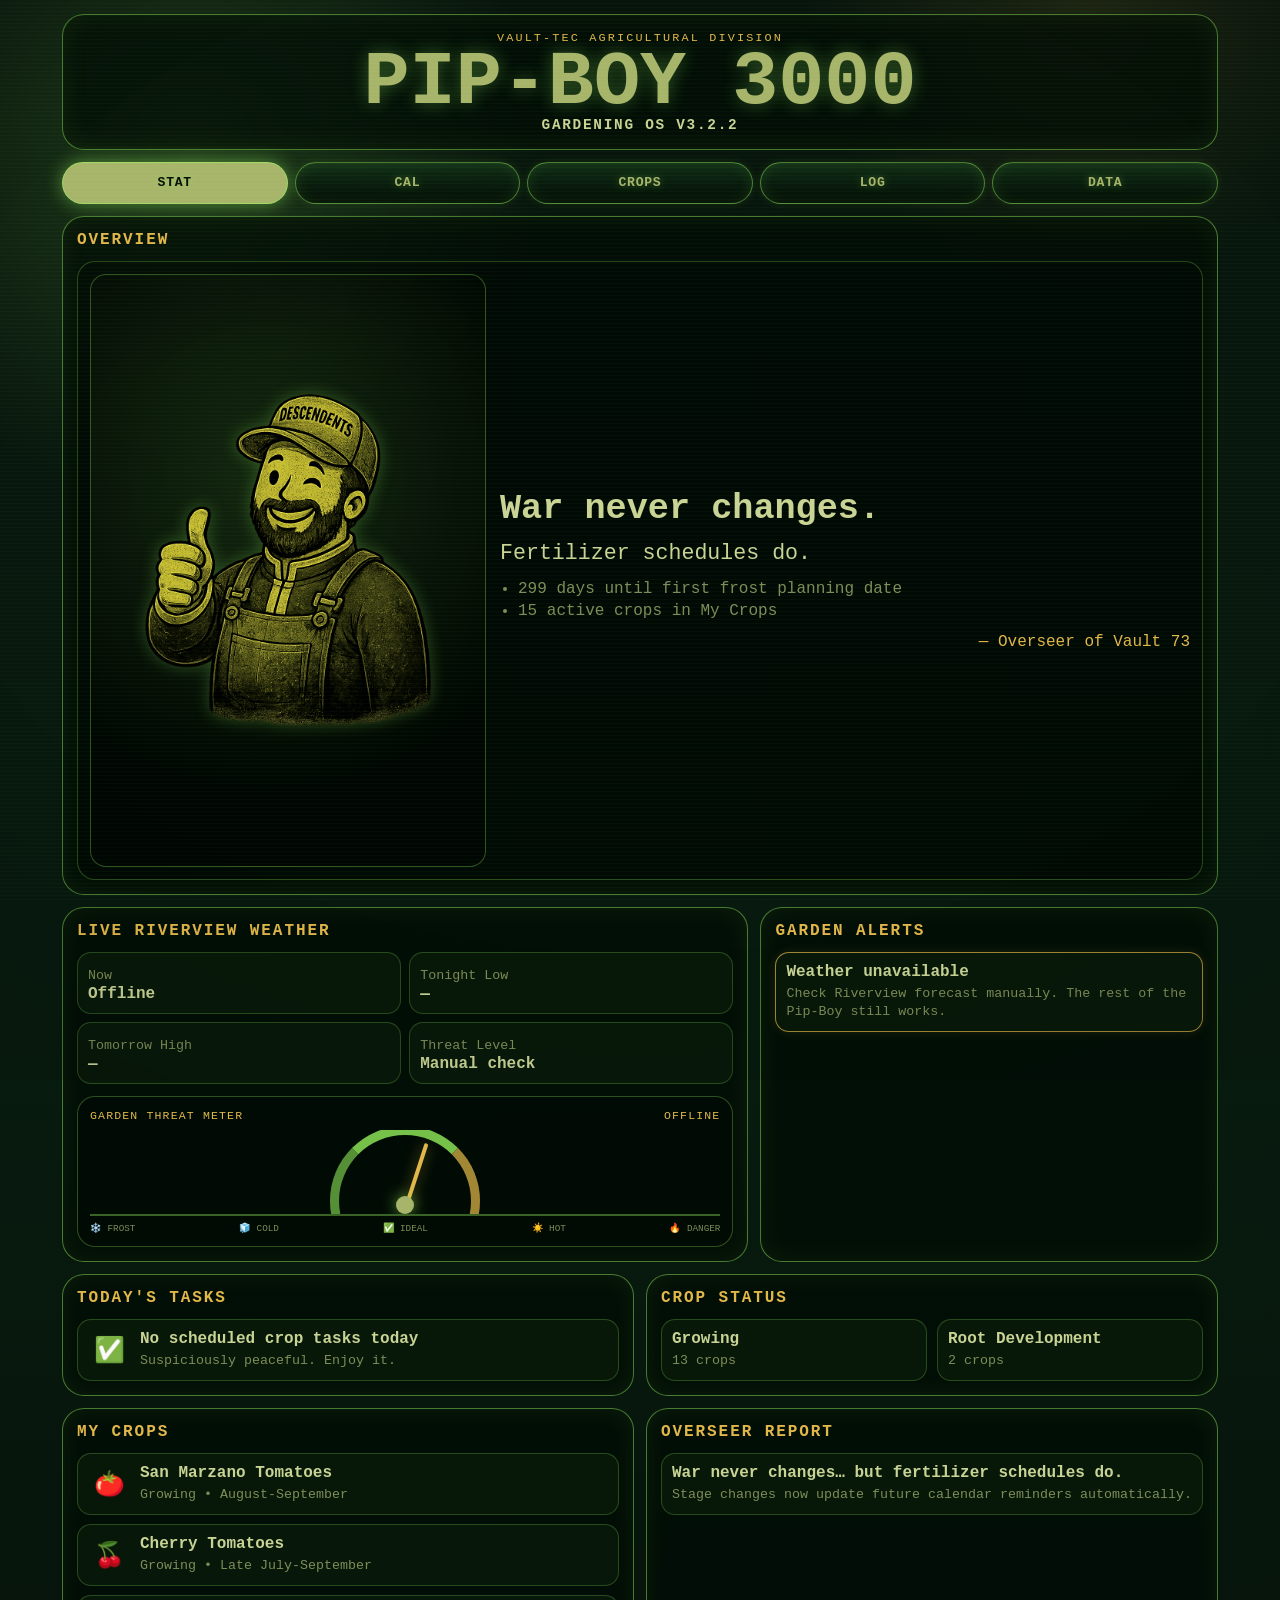
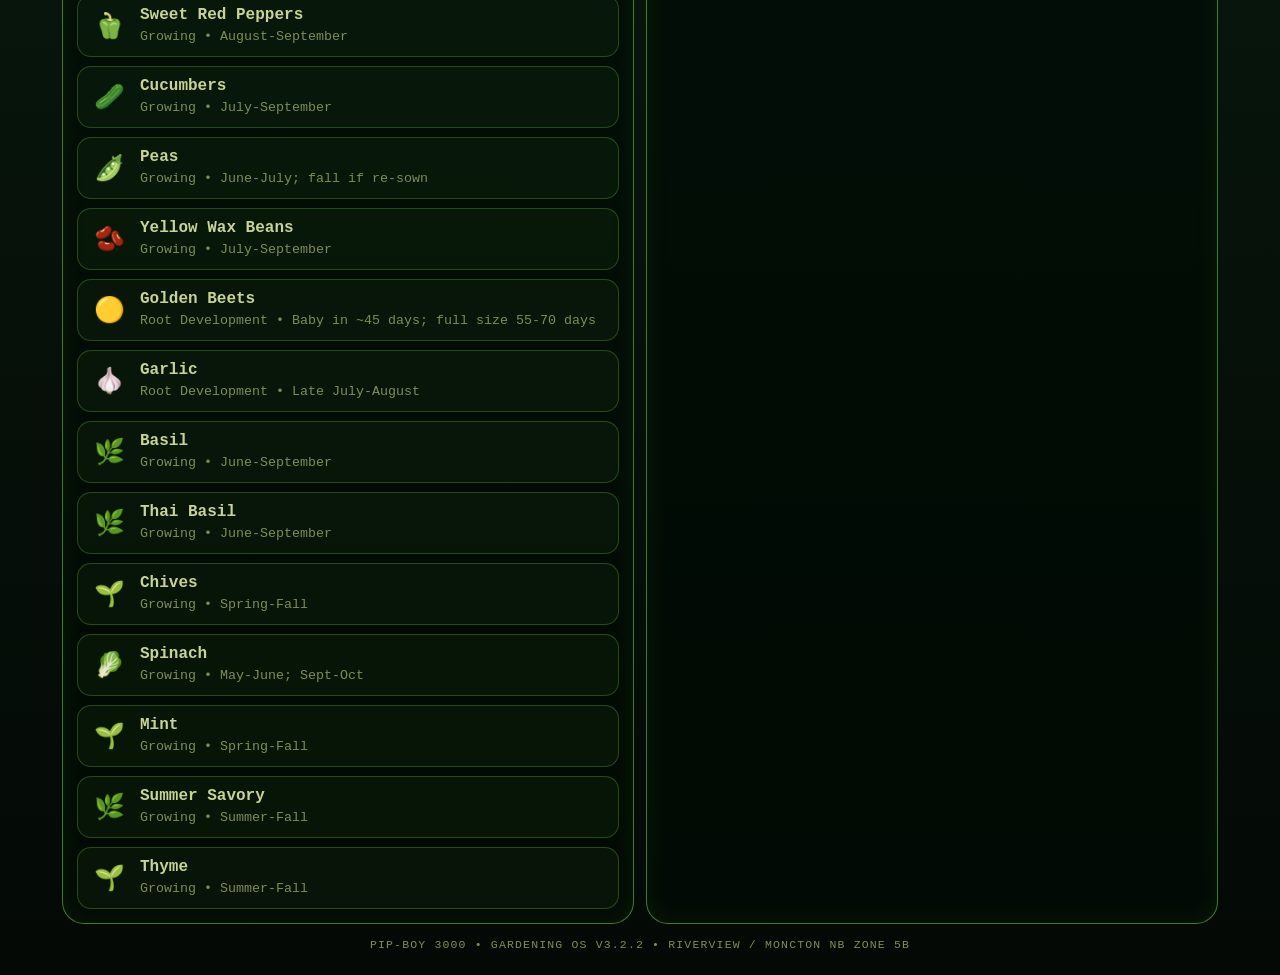
==== commit c7e3371c: "Add files via upload" ====
--- a/index.html
+++ b/index.html
@@ -1,2246 +1,39 @@
 <!doctype html>
 <html lang="en">
 <head>
-<meta charset="utf-8">
-<meta name="viewport" content="width=device-width, initial-scale=1, viewport-fit=cover">
-<title>kWen’s Gardening Almanac — Pip-Boy Edition</title>
-<style>
-:root{
-  --bg:#041006;
-  --panel:#071b0d;
-  --panel2:#0b2612;
-  --green:#9DFF62;
-  --green2:#C9FF9D;
-  --dim:#76b86a;
-  --amber:#E1B749;
-  --red:#ff6f4f;
-  --border:rgba(157,255,98,.45);
-  --soft:rgba(157,255,98,.10);
-  --glow:0 0 18px rgba(157,255,98,.35);
-}
-*{box-sizing:border-box}
-body{
-  margin:0;
-  min-height:100vh;
-  background:
-    radial-gradient(circle at 15% 8%, rgba(157,255,98,.14), transparent 22rem),
-    radial-gradient(circle at 85% 3%, rgba(225,183,73,.10), transparent 18rem),
-    linear-gradient(180deg,#07140c 0%,#081b0f 42%,#040905 100%);
-  color:var(--green);
-  font-family:ui-monospace,SFMono-Regular,Menlo,Monaco,Consolas,"Courier New",monospace;
-  overflow-x:hidden;
-}
-body::before{
-  content:"";
-  position:fixed;
-  inset:0;
-  pointer-events:none;
-  opacity:.14;
-  background:repeating-linear-gradient(0deg,rgba(157,255,98,.22) 0 1px,transparent 1px 4px);
-  mix-blend-mode:screen;
-  z-index:10;
-}
-body::after{
-  content:"";
-  position:fixed;
-  inset:-20%;
-  pointer-events:none;
-  opacity:.20;
-  background:radial-gradient(ellipse at center, transparent 0 56%, rgba(0,0,0,.72) 100%);
-  z-index:11;
-}
-.app{
-  position:relative;
-  z-index:1;
-  min-height:100vh;
-  display:grid;
-  grid-template-columns:310px minmax(0,1fr);
-}
-.sidebar{
-  height:100vh;
-  position:sticky;
-  top:0;
-  overflow:auto;
-  padding:20px;
-  border-right:2px solid var(--border);
-  background:rgba(1,12,5,.78);
-  box-shadow:inset 0 0 28px rgba(157,255,98,.08);
-}
-.brand{
-  border:1px solid var(--border);
-  border-radius:18px;
-  padding:16px;
-  margin-bottom:14px;
-  background:rgba(157,255,98,.05);
-}
-.kicker{
-  color:var(--amber);
-  font-size:.78rem;
-  letter-spacing:.18em;
-  text-transform:uppercase;
-}
-h1{
-  margin:8px 0 6px;
-  font-size:2.2rem;
-  line-height:.9;
-  text-transform:uppercase;
-  text-shadow:var(--glow);
-}
-.brand p{
-  margin:8px 0 0;
-  color:var(--green2);
-  font-size:.86rem;
-}
-.nav-title{
-  margin:18px 0 8px;
-  color:var(--amber);
-  text-transform:uppercase;
-  letter-spacing:.12em;
-  font-size:.8rem;
-}
-.btn, .plant-btn, .month-btn, .year-btn{
-  border:1px solid var(--border);
-  background:rgba(9,34,15,.72);
-  color:var(--green);
-  border-radius:12px;
-  padding:10px 12px;
-  font-weight:900;
-  letter-spacing:.04em;
-  cursor:pointer;
-  box-shadow:inset 0 0 16px rgba(157,255,98,.08);
-}
-.btn:hover,.plant-btn:hover,.month-btn:hover,.year-btn:hover,
-.btn.active,.plant-btn.active,.month-btn.active,.year-btn.active{
-  background:var(--green);
-  color:#061007;
-  box-shadow:0 0 18px rgba(157,255,98,.45);
-}
-.year-row, .month-row{
-  display:flex;
-  flex-wrap:wrap;
-  gap:8px;
-}
-.month-row{margin-top:8px}
-.plant-list{
-  display:grid;
-  gap:8px;
-  margin-top:8px;
-}
-.plant-btn{
-  width:100%;
-  display:flex;
-  align-items:center;
-  justify-content:space-between;
-  text-align:left;
-  gap:8px;
-}
-.plant-btn span:first-child{
-  overflow:hidden;
-  text-overflow:ellipsis;
-  white-space:nowrap;
-}
-.main{
-  padding:20px;
-  min-width:0;
-}
-.top{
-  display:flex;
-  justify-content:space-between;
-  align-items:flex-start;
-  gap:16px;
-  margin-bottom:16px;
-}
-.title-block{
-  border:1px solid var(--border);
-  border-radius:22px;
-  background:rgba(1,12,5,.66);
-  padding:18px;
-  flex:1;
-}
-.title-block h2{
-  margin:0;
-  font-size:clamp(1.9rem,5vw,4rem);
-  line-height:.9;
-  text-transform:uppercase;
-  text-shadow:var(--glow);
-}
-.title-block p{
-  color:var(--green2);
-  margin:10px 0 0;
-}
-.status{
-  min-width:260px;
-  border:1px solid var(--border);
-  border-radius:22px;
-  background:rgba(1,12,5,.66);
-  padding:16px;
-}
-.status-row{
-  display:flex;
-  justify-content:space-between;
-  gap:12px;
-  padding:7px 0;
-  border-bottom:1px dashed rgba(157,255,98,.20);
-}
-.status-row:last-child{border-bottom:0}
-.status b{color:var(--green2)}
-.grid{
-  display:grid;
-  grid-template-columns:minmax(0,1.25fr) minmax(280px,.75fr);
-  gap:16px;
-  align-items:start;
-}
-.panel{
-  border:1px solid var(--border);
-  border-radius:22px;
-  background:rgba(1,12,5,.72);
-  padding:16px;
-  box-shadow:inset 0 0 24px rgba(157,255,98,.07);
-}
-.panel h3{
-  margin:0 0 12px;
-  color:var(--amber);
-  text-transform:uppercase;
-  letter-spacing:.12em;
-  font-size:1rem;
-}
-.calendar-head{
-  display:flex;
-  align-items:center;
-  justify-content:space-between;
-  gap:12px;
-  margin-bottom:12px;
-}
-.month-title{
-  color:var(--green2);
-  text-transform:uppercase;
-  letter-spacing:.14em;
-  font-weight:900;
-}
-.cal{
-  display:grid;
-  grid-template-columns:repeat(7,1fr);
-  gap:6px;
-}
-.dow{
-  text-align:center;
-  color:var(--amber);
-  font-size:.75rem;
-  text-transform:uppercase;
-  letter-spacing:.08em;
-  padding-bottom:4px;
-}
-.day{
-  min-height:88px;
-  border:1px solid rgba(157,255,98,.22);
-  border-radius:12px;
-  background:rgba(157,255,98,.04);
-  padding:7px;
-  display:flex;
-  flex-direction:column;
-  gap:6px;
-}
-.day.muted{opacity:.25}
-.day.today{
-  border-color:var(--amber);
-  box-shadow:0 0 0 1px rgba(225,183,73,.40),0 0 18px rgba(225,183,73,.18);
-}
-.day-num{
-  font-weight:900;
-  color:var(--green2);
-}
-.icons{
-  display:flex;
-  flex-wrap:wrap;
-  gap:4px;
-  line-height:1;
-}
-.event-pill{
-  display:inline-flex;
-  align-items:center;
-  gap:1px;
-  border:1px solid rgba(157,255,98,.20);
-  background:rgba(0,0,0,.18);
-  border-radius:999px;
-  padding:2px 4px;
-  font-size:1.02rem;
-}
-.legend{
-  display:flex;
-  flex-wrap:wrap;
-  gap:10px;
-  margin-top:12px;
-  color:var(--green2);
-  font-size:.86rem;
-}
-.task-list{
-  display:grid;
-  gap:10px;
-}
-.task{
-  display:grid;
-  grid-template-columns:52px 1fr;
-  gap:12px;
-  padding:10px;
-  border:1px solid rgba(157,255,98,.20);
-  border-radius:14px;
-  background:rgba(157,255,98,.04);
-}
-.task .big{
-  font-size:1.6rem;
-  display:flex;
-  align-items:center;
-  justify-content:center;
-}
-.task b{color:var(--green2)}
-.task small{
-  display:block;
-  color:var(--dim);
-  margin-top:4px;
-}
-.plant-detail{
-  display:grid;
-  gap:12px;
-}
-.stats{
-  display:grid;
-  grid-template-columns:repeat(2,1fr);
-  gap:8px;
-}
-.stat{
-  border:1px solid rgba(157,255,98,.22);
-  border-radius:14px;
-  padding:10px;
-  background:rgba(157,255,98,.04);
-}
-.stat small{
-  display:block;
-  color:var(--dim);
-  text-transform:uppercase;
-  letter-spacing:.08em;
-  font-size:.66rem;
-  margin-bottom:4px;
-}
-.stat b{color:var(--green2)}
-.timeline{
-  display:grid;
-  grid-template-columns:repeat(4,1fr);
-  gap:8px;
-}
-.tblock{
-  border:1px solid rgba(157,255,98,.22);
-  border-radius:14px;
-  padding:10px;
-  min-height:92px;
-  background:rgba(0,0,0,.18);
-}
-.tblock small{
-  display:block;
-  color:var(--amber);
-  text-transform:uppercase;
-  letter-spacing:.08em;
-  font-size:.64rem;
-  margin-bottom:5px;
-}
-.notes{
-  color:var(--green2);
-  line-height:1.4;
-}
-.mobile-open{
-  display:none;
-  position:fixed;
-  top:12px;
-  left:12px;
-  z-index:30;
-}
-.backdrop{
-  display:none;
-  position:fixed;
-  inset:0;
-  background:rgba(0,0,0,.55);
-  z-index:20;
-}
-@media(max-width:980px){
-  .app{grid-template-columns:1fr}
-  .sidebar{
-    position:fixed;
-    z-index:120;
-    inset:0 auto 0 0;
-    width:310px;
-    transform:translateX(-105%);
-    transition:.22s ease;
-  }
-  body.menu-open .sidebar{transform:translateX(0)}
-  body.menu-open .backdrop{display:block; z-index:90;}
-  .mobile-open{display:block}
-  .main{padding:64px 12px 18px}
-  .top{display:grid}
-  .status{min-width:0}
-  .grid{grid-template-columns:1fr}
-  .timeline{grid-template-columns:1fr 1fr}
-}
-@media(max-width:620px){
-  .cal{gap:3px}
-  .day{min-height:60px;border-radius:9px;padding:5px}
-  .event-pill{font-size:.78rem;padding:1px 2px}
-  .dow{font-size:.64rem}
-  .stats{grid-template-columns:1fr}
-  .timeline{grid-template-columns:1fr}
-  h1{font-size:1.75rem}
-}
-
-.weather-card{
-  border:1px solid var(--border);
-  border-radius:22px;
-  background:rgba(1,12,5,.66);
-  padding:16px;
-  min-width:300px;
-}
-.weather-card h3{
-  margin:0 0 10px;
-  color:var(--amber);
-  text-transform:uppercase;
-  letter-spacing:.12em;
-  font-size:1rem;
-}
-.weather-main{
-  display:grid;
-  grid-template-columns:1fr 1fr;
-  gap:8px;
-}
-.weather-chip,.alert-card,.stage-chip{
-  border:1px solid rgba(157,255,98,.22);
-  border-radius:14px;
-  padding:10px;
-  background:rgba(157,255,98,.04);
-}
-.weather-chip small,.alert-card small,.stage-chip small{
-  display:block;
-  color:var(--dim);
-  text-transform:uppercase;
-  letter-spacing:.08em;
-  font-size:.66rem;
-  margin-bottom:4px;
-}
-.weather-chip b,.alert-card b,.stage-chip b{color:var(--green2)}
-.alert-stack{
-  display:grid;
-  gap:10px;
-}
-.alert-card.safe{border-color:rgba(157,255,98,.42)}
-.alert-card.warn{border-color:rgba(225,183,73,.72); box-shadow:0 0 16px rgba(225,183,73,.12)}
-.alert-card.danger{border-color:rgba(255,111,79,.80); box-shadow:0 0 16px rgba(255,111,79,.16)}
-.alert-card.heat{border-color:rgba(255,165,79,.80); box-shadow:0 0 16px rgba(255,165,79,.14)}
-.stage-row{
-  display:flex;
-  flex-wrap:wrap;
-  gap:6px;
-  margin-top:8px;
-}
-.stage-chip{
-  padding:7px 9px;
-  font-size:.78rem;
-}
-.forecast-list{
-  display:grid;
-  gap:8px;
-  margin-top:10px;
-}
-.forecast-day{
-  display:flex;
-  justify-content:space-between;
-  gap:12px;
-  border-bottom:1px dashed rgba(157,255,98,.20);
-  padding-bottom:6px;
-  color:var(--green2);
-}
-.forecast-day:last-child{border-bottom:0}
-@media(max-width:980px){
-  .weather-card{min-width:0}
-}
-
-</style>
-
-<style id="iphone-sidebar-hard-fix">
-@media(max-width:980px){
-  .sidebar{
-    background:#061207 !important;
-    opacity:1 !important;
-    backdrop-filter:none !important;
-    -webkit-backdrop-filter:none !important;
-    width:min(88vw, 350px) !important;
-    max-width:350px !important;
-    height:100dvh !important;
-    max-height:100dvh !important;
-    overflow-y:auto !important;
-    overflow-x:hidden !important;
-    -webkit-overflow-scrolling:touch !important;
-    padding:18px 18px calc(120px + env(safe-area-inset-bottom)) !important;
-    z-index:9999 !important;
-    box-shadow:18px 0 48px rgba(0,0,0,.78), inset 0 0 32px rgba(157,255,98,.08) !important;
-    border-right:2px solid rgba(157,255,98,.75) !important;
-  }
-
-  body.menu-open .sidebar{
-    transform:translateX(0) !important;
-  }
-
-  body.menu-open .backdrop{
-    display:block !important;
-    opacity:.72 !important;
-    background:rgba(0,0,0,.72) !important;
-    z-index:9990 !important;
-  }
-
-  .sidebar .brand,
-  .sidebar .plant-btn,
-  .sidebar .month-btn,
-  .sidebar .year-btn,
-  .sidebar .btn,
-  .sidebar .link-btn{
-    opacity:1 !important;
-    position:relative !important;
-    z-index:10001 !important;
-  }
-
-  .sidebar button,
-  .sidebar a{
-    pointer-events:auto !important;
-    touch-action:manipulation !important;
-    -webkit-tap-highlight-color:rgba(157,255,98,.30) !important;
-  }
-
-  body.menu-open .main{
-    pointer-events:none !important;
-  }
-
-  .mobile-open{
-    z-index:10020 !important;
-  }
-}
-</style>
-
-
-<style id="iphone-v7-stable-menu">
-@media(max-width:980px){
-  .sidebar{
-    background:#061207 !important;
-    opacity:1 !important;
-    width:min(90vw, 360px) !important;
-    max-width:360px !important;
-    height:100dvh !important;
-    max-height:100dvh !important;
-    overflow-y:auto !important;
-    overflow-x:hidden !important;
-    -webkit-overflow-scrolling:touch !important;
-    padding:18px 18px calc(150px + env(safe-area-inset-bottom)) !important;
-    z-index:99999 !important;
-    border-right:2px solid rgba(157,255,98,.85) !important;
-    box-shadow:18px 0 48px rgba(0,0,0,.88), inset 0 0 32px rgba(157,255,98,.08) !important;
-    pointer-events:auto !important;
-  }
-
-  .mobile-open{
-    position:fixed !important;
-    top:calc(12px + env(safe-area-inset-top)) !important;
-    left:12px !important;
-    z-index:100000 !important;
-    pointer-events:auto !important;
-  }
-
-  body.menu-open .sidebar{
-    transform:translateX(0) !important;
-  }
-
-  body.menu-open .backdrop,
-  .backdrop{
-    display:none !important;
-    pointer-events:none !important;
-  }
-
-  .sidebar button,
-  .sidebar a{
-    pointer-events:auto !important;
-    touch-action:manipulation !important;
-    -webkit-tap-highlight-color:rgba(157,255,98,.35) !important;
-  }
-
-  body.menu-open .main{
-    pointer-events:auto !important;
-  }
-}
-</style>
-
-
-
-<style id="kwen-v2-3-calendar-full-month-fix">
-/* v2.3: stop the calendar panel/grid from clipping after the first week */
-.panel,
-.cal,
-.icons,
-.legend{
-  overflow:visible !important;
-}
-.grid,
-.main,
-.app{
-  overflow:visible !important;
-}
-.cal{
-  display:grid !important;
-  grid-template-columns:repeat(7,minmax(0,1fr)) !important;
-  align-items:stretch !important;
-  width:100% !important;
-  max-width:100% !important;
-}
-.day{
-  min-width:0 !important;
-  overflow:visible !important;
-}
-.icons{
-  max-width:100% !important;
-}
-.event-pill{
-  max-width:100% !important;
-  white-space:nowrap !important;
-}
-@media(max-width:620px){
-  .panel{padding:12px !important;}
-  .cal{gap:4px !important;}
-  .day{
-    min-height:62px !important;
-    padding:4px !important;
-  }
-  .event-pill{
-    font-size:.60rem !important;
-    padding:1px 2px !important;
-  }
-  .month-title{
-    font-size:1.1rem !important;
-    letter-spacing:.08em !important;
-  }
-}
-</style>
-
-
-<style id="kwen-v2-4-fruiting-fertilizer">
-.stage-control{display:grid;gap:10px}
-.stage-toggle{
-  display:flex;align-items:flex-start;gap:10px;
-  border:1px solid rgba(157,255,98,.22);border-radius:14px;
-  padding:10px;background:rgba(157,255,98,.04);
-  color:var(--green2);cursor:pointer;
-}
-.stage-toggle input{width:20px;height:20px;margin-top:2px;accent-color:#9DFF62}
-.stage-toggle b{display:block;color:var(--green2)}
-.stage-toggle small{display:block;color:var(--dim);margin-top:4px;line-height:1.35}
-.fertilizer-guide{display:grid;gap:8px}
-.fertilizer-row{
-  border:1px solid rgba(157,255,98,.22);border-radius:14px;
-  padding:10px;background:rgba(157,255,98,.04);
-}
-.fertilizer-row b{color:var(--green2)}
-.fertilizer-row small{display:block;color:var(--dim);margin-top:4px;line-height:1.35}
-</style>
-
-
-
-<style id="kwen-v2-5-harvest-rad-mascot">
-/* v2.7: Harvest log + Garden Threat meter + external mascot image + tabbed layout */
-.risk-meter-wrap{
-  margin-top:12px;
-  border:1px solid rgba(157,255,98,.28);
-  border-radius:18px;
-  background:rgba(0,0,0,.24);
-  padding:12px;
-}
-.risk-meter-title{
-  display:flex;
-  justify-content:space-between;
-  gap:10px;
-  color:var(--amber);
-  text-transform:uppercase;
-  letter-spacing:.10em;
-  font-size:.72rem;
-  margin-bottom:8px;
-}
-.risk-meter{
-  position:relative;
-  height:86px;
-  border-bottom:2px solid rgba(157,255,98,.36);
-  overflow:hidden;
-}
-.risk-arc{
-  position:absolute;
-  left:50%;
-  bottom:-62px;
-  width:150px;
-  height:150px;
-  transform:translateX(-50%);
-  border:9px solid rgba(157,255,98,.22);
-  border-top-color:rgba(157,255,98,.75);
-  border-right-color:rgba(225,183,73,.72);
-  border-left-color:rgba(157,255,98,.55);
-  border-radius:50%;
-}
-.risk-needle{
-  position:absolute;
-  left:50%;
-  bottom:4px;
-  width:4px;
-  height:70px;
-  background:var(--amber);
-  border-radius:999px;
-  transform-origin:50% 100%;
-  transform:translateX(-50%) rotate(-58deg);
-  box-shadow:0 0 14px rgba(225,183,73,.45);
-  transition:transform .35s ease;
-}
-.risk-center{
-  position:absolute;
-  left:50%;
-  bottom:0;
-  width:18px;
-  height:18px;
-  transform:translateX(-50%);
-  border-radius:50%;
-  background:var(--green);
-  box-shadow:0 0 16px rgba(157,255,98,.55);
-}
-.risk-scale{
-  display:flex;
-  justify-content:space-between;
-  color:var(--dim);
-  font-size:.68rem;
-  margin-top:6px;
-}
-.risk-meter.safe .risk-needle{transform:translateX(-50%) rotate(-58deg)}
-.risk-meter.warn .risk-needle{transform:translateX(-50%) rotate(-12deg)}
-.risk-meter.heat .risk-needle{transform:translateX(-50%) rotate(28deg)}
-.risk-meter.danger .risk-needle{transform:translateX(-50%) rotate(58deg); background:var(--red); box-shadow:0 0 14px rgba(255,111,79,.55)}
-.farmer-mascot{
-  display:grid;
-  grid-template-columns:112px 1fr;
-  gap:14px;
-  align-items:center;
-  border:1px solid rgba(157,255,98,.24);
-  border-radius:18px;
-  background:rgba(157,255,98,.045);
-  padding:12px;
-  margin-top:12px;
-}
-.mascot-art{
-  width:104px;
-  height:104px;
-  border:2px solid rgba(157,255,98,.65);
-  border-radius:18px;
-  display:flex;
-  align-items:center;
-  justify-content:center;
-  overflow:hidden;
-  background:radial-gradient(circle at 50% 35%, rgba(157,255,98,.16), rgba(0,0,0,.25));
-  box-shadow:inset 0 0 18px rgba(157,255,98,.08), 0 0 16px rgba(157,255,98,.14);
-}
-.mascot-art img{
-  width:100%;
-  height:100%;
-  object-fit:cover;
-  object-position:center 18%;
-  filter:contrast(1.05) saturate(.9);
-}
-.mascot-fallback{display:none;font-size:2rem}
-.mascot-art img.missing + .mascot-fallback{display:block}
-.mascot-copy b{color:var(--green2)}
-.mascot-copy small{display:block;color:var(--dim);margin-top:4px;line-height:1.35}
-.harvest-log{display:grid;gap:10px}
-.harvest-actions{display:grid;gap:8px}
-.harvest-row{
-  display:grid;
-  grid-template-columns:1fr auto;
-  gap:10px;
-  align-items:center;
-  border:1px solid rgba(157,255,98,.22);
-  border-radius:14px;
-  padding:10px;
-  background:rgba(157,255,98,.04);
-}
-.harvest-row b{color:var(--green2)}
-.harvest-row small{display:block;color:var(--dim);margin-top:4px;line-height:1.35}
-.harvest-check{
-  border:1px solid rgba(157,255,98,.45);
-  background:rgba(157,255,98,.08);
-  color:var(--green);
-  border-radius:999px;
-  padding:8px 10px;
-  font-weight:900;
-  cursor:pointer;
-}
-.harvest-check.done{
-  background:var(--green);
-  color:#061007;
-}
-.harvest-history{
-  border-top:1px dashed rgba(157,255,98,.22);
-  padding-top:10px;
-  color:var(--green2);
-  font-size:.86rem;
-}
-.harvest-history ul{margin:8px 0 0 18px;padding:0}
-.harvest-mini-btn{
-  margin-top:8px;
-  border:1px solid rgba(157,255,98,.35);
-  background:rgba(157,255,98,.06);
-  color:var(--green);
-  border-radius:999px;
-  padding:5px 8px;
-  font-weight:900;
-  cursor:pointer;
-}
-.harvest-mini-btn.done{background:var(--green);color:#061007}
-@media(max-width:620px){
-  .farmer-mascot{grid-template-columns:76px 1fr}
-  .mascot-art{width:70px;height:70px}
-  .harvest-row{grid-template-columns:1fr}
-}
-
-/* v2.8 layout upgrade: Pip-Boy bottom console tabs */
-.pip-tabs{
-  display:flex;
-  justify-content:center;
-  align-items:flex-end;
-  gap:10px;
-  width:min(760px, calc(100vw - 28px));
-  margin:0 auto;
-  position:fixed;
-  left:50%;
-  bottom:calc(10px + env(safe-area-inset-bottom));
-  transform:translateX(-50%);
-  z-index:250;
-  padding:18px 18px 14px;
-  border:2px solid rgba(157,255,98,.35);
-  border-top-color:rgba(201,255,157,.70);
-  border-radius:18px 18px 26px 26px;
-  background:
-    linear-gradient(180deg, rgba(20,24,20,.98), rgba(6,9,7,.98) 58%, rgba(2,5,3,.98)),
-    repeating-linear-gradient(90deg, rgba(255,255,255,.05) 0 1px, transparent 1px 18px);
-  box-shadow:0 -4px 28px rgba(0,0,0,.55), inset 0 0 18px rgba(157,255,98,.09);
-}
-.pip-tabs::before{
-  content:"STATUS  ·  ITEMS  ·  DATA";
-  position:absolute;
-  top:5px;
-  left:0;
-  right:0;
-  text-align:center;
-  color:var(--amber);
-  font-size:.68rem;
-  font-weight:900;
-  letter-spacing:.16em;
-  text-shadow:0 0 8px rgba(225,183,73,.35);
-}
-.pip-tabs::after{
-  content:"";
-  position:absolute;
-  left:22px;
-  right:22px;
-  top:-10px;
-  height:18px;
-  border-left:2px solid rgba(201,255,157,.58);
-  border-right:2px solid rgba(201,255,157,.58);
-  border-top:2px solid rgba(201,255,157,.58);
-  border-radius:14px 14px 0 0;
-  pointer-events:none;
-}
-.pip-tab{
-  position:relative;
-  min-width:92px;
-  border:2px solid rgba(35,24,6,.85);
-  border-radius:999px;
-  padding:14px 10px 9px;
-  background:radial-gradient(circle at 35% 28%, #ffbf3f, #d97b16 58%, #7a3b0a 100%);
-  color:#1b1205;
-  font-weight:1000;
-  letter-spacing:.07em;
-  cursor:pointer;
-  text-align:center;
-  text-shadow:0 1px 0 rgba(255,226,136,.45);
-  box-shadow:inset 0 2px 6px rgba(255,255,255,.35), inset 0 -5px 8px rgba(0,0,0,.36), 0 0 0 2px rgba(160,160,140,.35), 0 5px 10px rgba(0,0,0,.55);
-}
-.pip-tab::before{
-  content:attr(data-pip-label);
-  position:absolute;
-  top:-25px;
-  left:50%;
-  transform:translateX(-50%);
-  color:var(--green);
-  font-size:.64rem;
-  letter-spacing:.10em;
-  white-space:nowrap;
-  text-shadow:0 0 9px rgba(157,255,98,.65);
-}
-.pip-tab:hover, .pip-tab.active{
-  background:radial-gradient(circle at 35% 28%, #ffd85d, #ff9f1c 60%, #a64f09 100%);
-  box-shadow:inset 0 2px 6px rgba(255,255,255,.48), inset 0 -5px 8px rgba(0,0,0,.32), 0 0 0 2px rgba(225,183,73,.75), 0 0 18px rgba(225,183,73,.50);
-}
-.pip-tab.active::before{color:var(--amber);text-shadow:0 0 10px rgba(225,183,73,.85)}
-.main{padding-bottom:145px}
-.pip-content .panel[data-tab]{display:none}
-.pip-content[data-active-tab="overview"] .panel[data-tab~="overview"],
-.pip-content[data-active-tab="calendar"] .panel[data-tab~="calendar"],
-.pip-content[data-active-tab="plants"] .panel[data-tab~="plants"],
-.pip-content[data-active-tab="logs"] .panel[data-tab~="logs"],
-.pip-content[data-active-tab="data"] .panel[data-tab~="data"]{display:block}
-.order-check{
-  border:1px solid rgba(157,255,98,.45);
-  background:rgba(157,255,98,.08);
-  color:var(--green);
-  border-radius:999px;
-  padding:8px 10px;
-  font-weight:900;
-  cursor:pointer;
-}
-.order-check.done{background:var(--green);color:#061007}
-.risk-meter.freeze .risk-needle{transform:translateX(-50%) rotate(-62deg);background:#9DFF62}
-.risk-meter.cold .risk-needle{transform:translateX(-50%) rotate(-30deg);background:#C9FF9D}
-.risk-meter.ideal .risk-needle{transform:translateX(-50%) rotate(0deg);background:var(--green)}
-.risk-meter.hot .risk-needle{transform:translateX(-50%) rotate(32deg);background:var(--amber)}
-.risk-meter.danger .risk-needle{transform:translateX(-50%) rotate(62deg); background:var(--red); box-shadow:0 0 14px rgba(255,111,79,.55)}
-.threat-scale{font-size:.58rem;gap:4px}
-@media(max-width:760px){
-  .pip-tabs{
-    justify-content:flex-start;
-    overflow-x:auto;
-    overflow-y:visible;
-    flex-wrap:nowrap;
-    padding:18px 14px 12px;
-    gap:9px;
-    width:calc(100vw - 18px);
-    border-radius:16px 16px 20px 20px;
-    -webkit-overflow-scrolling:touch;
-  }
-  .pip-tab{min-width:82px;white-space:nowrap;font-size:.72rem;padding:13px 8px 8px}
-  .pip-tab::before{font-size:.56rem;top:-23px}
-  .main{padding-bottom:145px}
-}
-
-</style>
-
-
-
-<style id="kwen-v3-data-supply-cache">
-.crop-card-grid,.supply-grid,.quick-grab-grid,.data-grid{display:grid;grid-template-columns:repeat(auto-fit,minmax(210px,1fr));gap:10px}
-.crop-card,.supply-card,.quick-grab-card,.data-card{
-  border:1px solid rgba(157,255,98,.22);border-radius:14px;padding:12px;background:rgba(157,255,98,.045);
-  box-shadow:inset 0 0 14px rgba(157,255,98,.05);
-}
-.crop-card{cursor:pointer;min-height:92px}
-.crop-card:hover,.crop-card.active{background:rgba(157,255,98,.14);border-color:var(--amber);box-shadow:0 0 16px rgba(225,183,73,.12)}
-.crop-card b,.supply-card b,.quick-grab-card b,.data-card b{display:block;color:var(--green2);margin-bottom:5px}
-.crop-card small,.supply-card small,.quick-grab-card small,.data-card small{display:block;color:var(--dim);line-height:1.35}
-.supply-pill{display:inline-flex;align-items:center;gap:5px;border:1px solid rgba(157,255,98,.22);border-radius:999px;padding:4px 8px;margin:3px 4px 0 0;background:rgba(0,0,0,.18);color:var(--green2);font-size:.78rem}
-.vault-callout{border:1px solid rgba(225,183,73,.50);border-radius:16px;background:rgba(225,183,73,.07);padding:12px;margin-top:10px;color:var(--green2)}
-.vault-callout b{color:var(--amber)}
-.plant-recommendation{border:1px solid rgba(225,183,73,.50);border-radius:14px;padding:10px;background:rgba(225,183,73,.06);margin-top:8px}
-.plant-recommendation small{display:block;color:var(--dim);margin-top:4px;line-height:1.35}
-@media(max-width:620px){.crop-card-grid,.supply-grid,.quick-grab-grid,.data-grid{grid-template-columns:1fr}.crop-card{min-height:auto}}
-</style>
-
+  <meta charset="utf-8">
+  <meta name="viewport" content="width=device-width, initial-scale=1, viewport-fit=cover">
+  <title>PIP-BOY 3000 — Gardening OS v3.2.2</title>
+  <link rel="stylesheet" href="styles.css">
 </head>
 <body>
-<button class="btn mobile-open" id="menuOpen">☰ MENU</button>
-<div class="backdrop" id="backdrop"></div>
-<div class="app">
-  <aside class="sidebar">
-    <div class="brand">
-      <div class="kicker">kWen Systems</div>
-      <h1>Garden Almanac</h1>
-      <p>Pip-Boy style seasonal planner for Riverview / Moncton growing conditions.</p>
-      <a class="btn" style="width:100%;margin-top:12px;text-decoration:none;display:flex;justify-content:center;" href="https://kensheretohelp.github.io/kWens-cookbook/" target="_self" rel="noopener">🍳 Back to Cookbook</a>
-    </div>
+  <div class="crt"></div>
+  <main class="shell">
+    <header class="hero">
+      <div class="kicker">Vault-Tec Agricultural Division</div>
+      <h1>PIP-BOY 3000</h1>
+      <div class="version">Gardening OS v3.2.2</div>
+    </header>
 
-    <div class="nav-title">Year</div>
-    <div class="year-row" id="yearRow"></div>
-
-    <div class="nav-title">Month</div>
-    <div class="month-row" id="monthRow"></div>
-
-    <div class="nav-title">Calendar Filter</div>
-    <button class="plant-btn active" id="allPlantsBtn" type="button"><span>📡 All Garden Events</span><span>›</span></button>
-
-    <div class="nav-title">Plants</div>
-    <div class="plant-list" id="plantList"></div>
-
-    <div class="nav-title">Legend</div>
-    <div class="legend">
-      <span>🌱 Sow</span>
-      <span>🪴 Move Out</span>
-      <span>💧 Fertilize</span>
-      <span>🧺 Harvest</span>
-    </div>
-  </aside>
-
-  <main class="main">
-    <section class="top">
-      <div class="title-block">
-        <div class="kicker">Vault-Tec Industries</div>
-        <h2>Seasonal Ops</h2>
-        <p>Live Riverview weather alerts + plant-stage guidance for your actual garden setup. Example: <strong>💧🍅</strong> means fertilize tomatoes.</p>
-        <div class="farmer-mascot">
-          <div class="mascot-art">
-            <img src="images/kwen-vault-farmer.png" alt="kWen Vault Farmer mascot" onerror="this.classList.add('missing');this.style.display='none';">
-            <span class="mascot-fallback">👨‍🌾👍</span>
-          </div>
-          <div class="mascot-copy"><b>Overseer of Vault 73 says:</b><small id="overseerSays">Daily orders, harvest checks, and weather warnings update from the calendar and Riverview forecast.</small></div>
-        </div>
-      </div>
-      <div class="status">
-        <div class="status-row"><span>Region</span><b>Riverview, NB</b></div>
-        <div class="status-row"><span>Frost-Safe Target</span><b>Early June</b></div>
-        <div class="status-row"><span>Mode</span><b>Mixed Garden Planner</b></div>
-        <div class="status-row"><span>Calendar</span><b id="statusMonth">—</b></div>
-        <div class="status-row"><span>Filter</span><b id="statusFilter">All</b></div>
-      </div>
-      <div class="weather-card" id="weatherPanel">
-        <h3>Live Riverview Weather</h3>
-        <div class="weather-main">
-          <div class="weather-chip"><small>Now</small><b id="weatherNow">Loading…</b></div>
-          <div class="weather-chip"><small>Tonight Low</small><b id="weatherLow">—</b></div>
-          <div class="weather-chip"><small>Tomorrow High</small><b id="weatherHigh">—</b></div>
-          <div class="weather-chip"><small>Threat Level</small><b id="weatherRisk">Checking…</b></div>
-        </div>
-        <div class="risk-meter-wrap">
-          <div class="risk-meter-title"><span>GARDEN THREAT METER</span><span id="riskMeterLabel">STANDBY</span></div>
-          <div class="risk-meter safe" id="riskMeter">
-            <div class="risk-arc"></div>
-            <div class="risk-needle"></div>
-            <div class="risk-center"></div>
-          </div>
-          <div class="risk-scale threat-scale"><span>❄️ FROST</span><span>🧊 COLD</span><span>✅ IDEAL</span><span>☀️ HOT</span><span>🔥 DANGER</span></div>
-        </div>
-        <div class="forecast-list" id="forecastList"></div>
-      </div>
-
-    </section>
-
-    <nav class="pip-tabs" aria-label="Pip-Boy sections">
-      <button type="button" class="pip-tab active" data-tab-btn="overview" data-pip-label="STATUS">STATUS</button>
-      <button type="button" class="pip-tab" data-tab-btn="calendar" data-pip-label="ITEMS">CALENDAR</button>
-      <button type="button" class="pip-tab" data-tab-btn="plants" data-pip-label="DATA">PLANTS</button>
-      <button type="button" class="pip-tab" data-tab-btn="logs" data-pip-label="LOGS">LOGS</button>
-      <button type="button" class="pip-tab" data-tab-btn="data" data-pip-label="DATA">DATA</button>
+    <nav class="pip-buttons" aria-label="Pip-Boy sections">
+      <button class="pip-btn active" data-tab="stat">STAT</button>
+      <button class="pip-btn" data-tab="cal">CAL</button>
+      <button class="pip-btn" data-tab="crops">CROPS</button>
+      <button class="pip-btn" data-tab="log">LOG</button>
+      <button class="pip-btn" data-tab="data">DATA</button>
     </nav>
 
-    <section class="grid pip-content" data-active-tab="overview">
-      <div class="panel" data-tab="overview">
-        <h3>Active Quests</h3>
-        <div class="task-list" id="todaysOrders"></div>
-      </div>
+    <section id="statusStrip" class="status-strip"></section>
 
-      <div class="panel" data-tab="calendar">
-        <div class="calendar-head">
-          <button class="month-btn" id="prevMonth">◀</button>
-          <div class="month-title" id="monthTitle">Month</div>
-          <button class="month-btn" id="nextMonth">▶</button>
-        </div>
-        <div class="cal" id="calendar"></div>
-        <div class="legend">
-          <span>🍅 San Marzano</span>
-          <span>🍒 Cherry Tomatoes</span>
-          <span>🫑 Sweet Red Peppers</span>
-          <span>🥒 Cucumbers</span>
-          <span>🫛 Peas</span>
-          <span>🍟 Yellow Wax Beans</span>
-          <span>🟡 Golden Beets</span>
-          <span>🧄 Garlic</span>
-          <span>🌿 Thai Basil</span>
-          <span>🌱 Chives</span>
-          <span>🥬 Spinach</span>
-          <span>🌱 Mint</span>
-          <span>🌿 Summer Savory</span>
-        </div>
-      </div>
+    <section id="app" class="content"></section>
 
+    <footer class="footer">PIP-BOY 3000 • Gardening OS v3.2.2 • Riverview / Moncton NB Zone 5b</footer>
+  </main>
 
-      <div class="panel" data-tab="overview">
-        <h3>Garden Alerts</h3>
-        <div class="alert-stack" id="gardenAlerts">
-          <div class="alert-card"><b>Checking Riverview forecast…</b><small>Cold, heat, watering, and shade alerts will appear here.</small></div>
-        </div>
-      </div>
-
-
-      <div class="panel" data-tab="plants">
-        <h3>Plant Stage</h3>
-        <div class="stage-control" id="plantStageControl">
-          <label class="stage-toggle">
-            <input type="checkbox" data-fruiting="tomatoes">
-            <span><b>🍅 San Marzano fruiting</b><small>Add weekly fruiting-feed reminders to the calendar.</small></span>
-          </label>
-          <label class="stage-toggle">
-            <input type="checkbox" data-fruiting="cherrytomatoes">
-            <span><b>🍒 Cherry tomatoes fruiting</b><small>Add weekly fruiting-feed reminders to the calendar.</small></span>
-          </label>
-          <label class="stage-toggle">
-            <input type="checkbox" data-fruiting="peppers">
-            <span><b>🫑 Sweet red peppers fruiting</b><small>Add weekly fruiting-feed reminders to the calendar.</small></span>
-          </label>
-        </div>
-      </div>
-
-
-      <div class="panel" data-tab="plants">
-        <h3>Crop Cards</h3>
-        <div class="crop-card-grid" id="cropCards"></div>
-      </div>
-
-      <div class="panel" data-tab="data">
-        <h3>What Fertilizer Do I Grab?</h3>
-        <div class="quick-grab-grid" id="quickGrab"></div>
-      </div>
-
-      <div class="panel" data-tab="data">
-        <h3>Fertilizer Guide</h3>
-        <div class="fertilizer-guide" id="fertilizerGuide"></div>
-      </div>
-
-      <div class="panel" data-tab="calendar">
-        <h3>This Month</h3>
-        <div class="task-list" id="monthTasks"></div>
-      </div>
-
-      <div class="panel" data-tab="logs">
-        <h3>Harvest Log</h3>
-        <div class="harvest-log" id="harvestLog"></div>
-      </div>
-
-      <div class="panel" data-tab="plants">
-        <h3>Selected Plant</h3>
-        <div class="plant-detail" id="plantDetail"></div>
-      </div>
-      <div class="panel" data-tab="data">
-        <h3>Vault 73 Supply Cache</h3>
-        <div class="supply-grid" id="supplyCache"></div>
-      </div>
-
-      <div class="panel" data-tab="data">
-        <h3>DATA: Garden Rules</h3>
-        <div class="data-grid" id="gardenRules"></div>
-      </div>
-
-      <div class="panel" data-tab="data">
-        <h3>Overseer Field Notes</h3>
-        <div class="notes">
-          <p><strong>Grow bags:</strong> they dry faster than beds, especially during heat. Check daily in July/August and water before fertilizing if soil is dry.</p>
-          <p><strong>Fruit set:</strong> this means the flower has dropped and a tiny tomato or pepper is visibly forming. That is when weekly fruiting fertilizer begins.</p>
-          <p><strong>Spinach rule:</strong> your 4 inch x 10 inch planters are good for baby spinach. Sow April–June and again mid-August–September, harvest outer leaves continuously, and give afternoon shade during hot stretches.</p>
-        </div>
-      </div>
-    </section>
-  </main>
-</div>
-
-
-
-<script>
-const years = [2026, 2027];
-const monthNames = ["January","February","March","April","May","June","July","August","September","October","November","December"];
-const visibleMonths = [2,3,4,5,6,7,8,9,10];
-const today = new Date();
-
-const plants = {
-  tomatoes: { name:"San Marzano Tomatoes", icon:"🍅", stage:"Established Plant → Flowering → Fruiting", safeTemp:"10°C+ nights", heatCare:"Shade only if stressed during 31°C+ heat.", best:"10–15 gal grow bag or sunny raised bed", sow:"Start indoors March / early April", move:"Established plants can stay out once nights are consistently 10°C+.", feed:"Every 2 weeks after transplant; weekly once fruit appears.", harvest:"August–September", water:"Deep, consistent watering. Grow bags may need daily checks in heat.", notes:"Use a cage/trellis. Add soil around the stem as the plant recovers/grows.", fertilizerBest:"Use Schultz 10-15-10 every 2 weeks. When fruiting mode is ON, use Schultz weekly. Optional: Miracle-Gro Shake n Feed Ultra Bloom at planting as slow-release bloom support." },
-  cherrytomatoes: { name:"Cherry Tomatoes", icon:"🍒", stage:"Established Plant → Flowering → Fruiting", safeTemp:"10°C+ nights", heatCare:"Watch for dry pots and blossom drop during heat.", best:"7–10+ gal pot or grow bag with support", sow:"Start indoors March / early April", move:"Established plants can stay out once nights are consistently 10°C+.", feed:"Every 2 weeks after transplant; weekly once fruit appears.", harvest:"Late July onward", water:"Even moisture. Containers dry quickly once loaded with fruit.", notes:"Usually earlier than San Marzano. Keep supported and harvest often.", fertilizerBest:"Use Schultz 10-15-10 every 2 weeks. When fruiting mode is ON, use Schultz weekly. Optional: Miracle-Gro Shake n Feed Ultra Bloom at planting as slow-release bloom support." },
-  cucumbers: { name:"Cucumbers", icon:"🥒", stage:"Seedling → Vining → Flowering → Fruiting", safeTemp:"10°C+ nights", heatCare:"Needs extra water during heat; shade rarely needed if watered.", best:"Raised bed or 7–10 gal grow bag with trellis", sow:"Direct sow late May to June", move:"Usually direct sow; seedlings can move out early June after warm nights.", feed:"10-10-10 at planting, then light 5-10-10 when vines bloom.", harvest:"July–September", water:"Heavy drinkers. Keep evenly moist.", notes:"Trellis keeps fruit cleaner and saves space.", fertilizerBest:"Use Schultz 10-15-10 every 2 weeks. Optional: Miracle-Gro Shake n Feed Ultra Bloom at planting if container soil is tired. Water steady first, feed second." },
-  peas: { name:"Peas", icon:"🫛", stage:"Seed → Vine → Podding", safeTemp:"Cool-season crop", heatCare:"Peas fade in heat; harvest before hot spells.", best:"Raised bed with trellis", sow:"Direct sow April to May; possible late summer sowing", move:"Direct sow preferred", feed:"Little to none. Avoid high nitrogen.", harvest:"June–July; fall crop if re-sown", water:"Keep moist during flowering/pod set.", notes:"Cool-season crop. Plant earlier than beans.", fertilizerBest:"No fertilizer from current inventory. Peas fix nitrogen; compost is enough." },
-  waxbeans: { name:"Yellow Wax Beans", icon:"🍟", stage:"Seed → Flowering → Podding", safeTemp:"10°C+ nights", heatCare:"Water during flowering/pod set in heat.", best:"Raised bed; grow bag works if wide/deep enough", sow:"Direct sow after soil warms: late May through June", move:"Direct sow preferred", feed:"Very light balanced fertilizer only if soil is poor.", harvest:"July–September", water:"Moderate, consistent water during pod set.", notes:"Too much fertilizer makes leaves instead of beans.", fertilizerBest:"No fertilizer unless growth is poor. If needed, one very light half-strength Schultz feeding only." },
-  beets: { name:"Golden Beets", icon:"🟡", stage:"Seed → Thinned → Root Sizing", safeTemp:"Cool to mild", heatCare:"Keep evenly moist in heat to avoid woody roots.", best:"Raised bed or deep container/grow bag", sow:"Direct sow May to July; succession sow every 2–3 weeks", move:"Direct sow preferred", feed:"Light 10-10-10 after thinning; avoid heavy nitrogen.", harvest:"Baby beets in ~45 days; full size ~55–70 days", water:"Even moisture for tender roots.", notes:"Thin seedlings so roots can size up properly.", fertilizerBest:"Use Gaia Green Power Bloom 2-8-4 once after thinning. Avoid Schultz here unless growth is truly weak; beets want roots, not giant leafy chaos." },
-  peppers: { name:"Sweet Red Peppers", icon:"🫑", stage:"Established Plant → Flowering → Fruiting", safeTemp:"10–12°C+ nights", heatCare:"Can handle warmth but check pots daily in high heat.", best:"5–7 gal grow bag or raised bed hot spot", sow:"Start indoors March. For 2026: established starter plant.", move:"Established plants can stay out once nights are consistently 10–12°C+.", feed:"Every 2 weeks after transplant; weekly once fruit appears.", harvest:"August–September", water:"Consistent moisture; avoid waterlogging.", notes:"Peppers hate cold feet. Delay permanent outdoor move until nights are warm.", fertilizerBest:"Use Schultz 10-15-10 every 2 weeks. When fruiting mode is ON, use Schultz weekly. Optional: Miracle-Gro Shake n Feed Ultra Bloom at planting." },
-  garlic: { name:"Garlic", icon:"🧄", stage:"Fall planted → Spring growth → Bulbing", safeTemp:"Hardy", heatCare:"Stop watering closer to harvest.", best:"Raised bed", sow:"Plant cloves in October", move:"No transplanting", feed:"Nitrogen-rich feed in early spring, stop feeding by early summer", harvest:"Late July to August when lower leaves brown", water:"Moist in spring, drier near harvest.", notes:"Mulch after fall planting.", fertilizerBest:"Current inventory is not ideal for garlic. Use compost in spring; stop feeding by early summer." },
-  basil: { name:"Basil", icon:"🌿", stage:"Established Plant → Pinching/Harvest", safeTemp:"10°C+ nights", heatCare:"Shade in harsh afternoon heat; water consistently.", best:"Pot/grow bag near kitchen or warm raised bed", sow:"Start indoors April; direct sow only after warm weather", move:"Move outdoors after nights are consistently 10°C+.", feed:"Light balanced feed every 3–4 weeks.", harvest:"Pinch often from June onward", water:"Likes consistent moisture but not soggy roots.", notes:"Pinching prevents early flowering.", fertilizerBest:"Use Schultz 10-15-10 at half strength every 3–4 weeks. Keep it light so flavour stays strong." },
-  thaibasil: { name:"Thai Basil", icon:"🌿", stage:"Established Plant → Pinching/Harvest", safeTemp:"10°C+ nights", heatCare:"Shade during 31°C+ afternoons if wilting.", best:"Pot/grow bag; warm protected spot", sow:"Start indoors April", move:"Move outdoors after nights are consistently 10°C+.", feed:"Light feed every 3–4 weeks.", harvest:"Pinch regularly from June onward", water:"Consistent moisture, warmer spot than regular basil.", notes:"Great container herb. Keep harvesting tips.", fertilizerBest:"Use Schultz 10-15-10 at half strength every 3–4 weeks. Keep it light so flavour stays strong." },
-  chives: { name:"Chives", icon:"🌱", stage:"Established Herb → Harvest", safeTemp:"Hardy / anytime", heatCare:"Water containers during dry heat.", best:"Small pot, herb planter, or bed edge", sow:"Start from division or seed", move:"Can go outside anytime once established.", feed:"Monthly light feed during active growth.", harvest:"Snip as needed from spring through fall", water:"Moderate. Do not let small pots fully dry out.", notes:"Hardy, low-maintenance, and great in herb planters.", fertilizerBest:"Use Schultz 10-15-10 at half strength monthly during active growth." },
-  mint: { name:"Mint", icon:"🌱", stage:"Established Herb → Harvest", safeTemp:"Hardy / anytime", heatCare:"Water often in containers during heat.", best:"Container only unless you want mint everywhere", sow:"Start from plant/division", move:"Can go outside anytime once established.", feed:"Monthly at most.", harvest:"Snip often to keep bushy", water:"Likes steady moisture.", notes:"Keep mint contained. It will absolutely try to annex the yard.", fertilizerBest:"Use Schultz 10-15-10 at half strength monthly only if growth slows. Mint usually needs containment more than food." },
-  savory: { name:"Summer Savory", icon:"🌿", stage:"Established Herb → Harvest", safeTemp:"5°C+ nights", heatCare:"Tolerates heat better than basil but still check pots.", best:"Small pot, herb planter, or sunny bed edge", sow:"Start indoors or direct sow after frost", move:"Can go out once nights are above about 5°C; warmer is better.", feed:"Very light feed every 4–6 weeks.", harvest:"Snip tips once established", water:"Moderate; avoid soggy soil.", notes:"Good warm-season herb. Lighter feeding keeps stronger flavour.", fertilizerBest:"Use Schultz 10-15-10 at half strength every 4–6 weeks. Too much weakens flavour." },
-  spinach: { name:"Spinach", icon:"🥬", stage:"Seedling → Baby Leaf Harvest → Cut-and-Come-Again", safeTemp:"Cool-season crop; happiest below strong summer heat", heatCare:"Give afternoon shade during hot spells, especially in shallow 4 inch containers.", best:"Your 4 in deep x 10 in planters work for baby spinach; deeper 6+ in containers are better for longer harvests.", sow:"Spring sowing: April–June. Fall sowing: mid-August–September.", move:"Usually direct sow. If transplanting, disturb roots as little as possible.", feed:"Light balanced fertilizer every 3–4 weeks; skip heavy feeding in heat.", harvest:"Baby leaves in 30–40 days. Harvest outer leaves continuously for cut-and-come-again spinach.", water:"Keep evenly moist. Shallow containers dry quickly, so check by touch during warm days.", notes:"Baby spinach is perfect for your 4 inch x 10 inch pots. Harvest outer leaves first and leave the center growing. In July heat, treat spinach like a diva in a sauna: shade, water, and no drama.", fertilizerBest:"Use Schultz 10-15-10 at half strength only if growth slows, otherwise skip. Steady moisture and afternoon shade matter more than food." },
-  thyme: { name:"Thyme", icon:"🌱", stage:"Established Herb → Harvest", safeTemp:"After frost", heatCare:"Prefers drier soil; avoid overwatering in heat.", best:"Pot, grow bag edge, or raised bed edge", sow:"Start indoors March/April; slow from seed", move:"Move outdoors after frost.", feed:"Minimal fertilizer; too much weakens flavour.", harvest:"Light harvest once established", water:"Drier than basil. Don’t overwater.", notes:"Slow and steady from seed. Great in a pot with sharp drainage.", fertilizerBest:"No fertilizer from current inventory. Thyme likes lean soil and sharp drainage." }
-};
-
-
-const fruitingPlants = {
-  tomatoes: { icon:"🍅", name:"San Marzano Tomatoes", note:"Weekly fruiting feed: Schultz 10-15-10." },
-  cherrytomatoes: { icon:"🍒", name:"Cherry Tomatoes", note:"Weekly fruiting feed: Schultz 10-15-10." },
-  peppers: { icon:"🫑", name:"Sweet Red Peppers", note:"Weekly fruiting feed: Schultz 10-15-10." }
-};
-
-function getFruitingState(){
-  try{
-    return JSON.parse(localStorage.getItem("kwenGardenFruitingState") || "{}");
-  } catch(err){
-    return {};
-  }
-}
-
-function setFruitingState(key, value){
-  const state = getFruitingState();
-  state[key] = !!value;
-  try{
-    localStorage.setItem("kwenGardenFruitingState", JSON.stringify(state));
-  } catch(err){}
-}
-
-function addWeeklyFruitingEvents(events, year){
-  const state = getFruitingState();
-  Object.keys(fruitingPlants).forEach(key => {
-    if(!state[key]) return;
-    const info = fruitingPlants[key];
-    for(let month=5; month<=8; month++){
-      const daysInMonth = new Date(year, month+1, 0).getDate();
-      for(let day=1; day<=daysInMonth; day++){
-        const d = new Date(year, month, day);
-        if(d.getDay() === 0){
-          events.push({
-            date:dateKey(year, month, day),
-            action:"💧",
-            plant:key,
-            text:`${info.name} fruiting: ${info.note}`
-          });
-        }
-      }
-    }
-  });
-}
-
-
-const fertilizerInventory = {
-  schultz: { name:"Schultz 10-15-10 Liquid Plant Food", short:"Schultz 10-15-10", role:"Fast liquid feed for tomatoes, peppers, cucumbers, and herbs at half strength." },
-  shakefeed: { name:"Miracle-Gro Shake 'n Feed Ultra Bloom 10-18-9", short:"Shake n Feed Ultra Bloom", role:"Slow-release bloom support at planting for tomatoes, peppers, and cucumbers." },
-  gaia: { name:"Gaia Green Power Bloom 2-8-4", short:"Gaia Green 2-8-4", role:"Organic bloom/root support. Best match for golden beets after thinning." },
-  houseplant: { name:"On My Garden Organic Houseplant Food 0-0-2", short:"Houseplant 0-0-2", role:"Keep for indoor plants. Not a main vegetable-garden fertilizer." }
-};
-
-const plantFertilizerPlan = {
-  tomatoes:{grab:["schultz"], optional:["shakefeed"], schedule:"Schultz every 2 weeks; weekly when fruiting mode is ON.", note:"Use Shake n Feed at planting only if you want slow-release bloom support."},
-  cherrytomatoes:{grab:["schultz"], optional:["shakefeed"], schedule:"Schultz every 2 weeks; weekly when fruiting mode is ON.", note:"Same plan as San Marzano."},
-  peppers:{grab:["schultz"], optional:["shakefeed"], schedule:"Schultz every 2 weeks; weekly when fruiting mode is ON.", note:"Avoid pushing leafy growth too hard before flowers."},
-  cucumbers:{grab:["schultz"], optional:["shakefeed"], schedule:"Schultz every 2 weeks while actively growing/producing.", note:"Water consistently. Cucumber drama is usually water drama."},
-  beets:{grab:["gaia"], optional:[], schedule:"Gaia Green once after thinning.", note:"Root crop mode: avoid heavy nitrogen."},
-  peas:{grab:[], optional:[], schedule:"No fertilizer needed.", note:"Compost is plenty; peas fix nitrogen."},
-  waxbeans:{grab:[], optional:["schultz"], schedule:"Skip unless growth is poor; if needed, half-strength Schultz once.", note:"Too much nitrogen means leaves instead of beans."},
-  spinach:{grab:[], optional:["schultz"], schedule:"Usually skip; half-strength Schultz only if growth slows.", note:"Moisture and shade beat fertilizer for spinach."},
-  basil:{grab:["schultz"], optional:[], schedule:"Half-strength Schultz every 3–4 weeks.", note:"Light feeding keeps flavour better."},
-  thaibasil:{grab:["schultz"], optional:[], schedule:"Half-strength Schultz every 3–4 weeks.", note:"Keep it warm and keep pinching."},
-  chives:{grab:["schultz"], optional:[], schedule:"Half-strength Schultz monthly.", note:"Easy herb. Do not overthink it."},
-  mint:{grab:[], optional:["schultz"], schedule:"Half-strength Schultz monthly only if growth slows.", note:"Containment is more important than feeding."},
-  savory:{grab:["schultz"], optional:[], schedule:"Half-strength Schultz every 4–6 weeks.", note:"Very light feed only."},
-  thyme:{grab:[], optional:[], schedule:"No fertilizer.", note:"Lean, well-drained soil. Neglect is the feature."},
-  garlic:{grab:[], optional:[], schedule:"Use compost in spring if available; stop feeding by early summer.", note:"Current fertilizer cache is not ideal for garlic."}
-};
-
-const cropCardGroups = [
-  {title:"Fruiting Squad", keys:["tomatoes","cherrytomatoes","peppers","cucumbers"], note:"Schultz is the main workhorse. Fruiting toggles add weekly feeds for tomatoes/peppers."},
-  {title:"Root & Leaf", keys:["beets","spinach"], note:"Beets get Gaia after thinning. Spinach wants water/shade more than fertilizer."},
-  {title:"Legume Crew", keys:["peas","waxbeans"], note:"Mostly no fertilizer. They are suspiciously self-sufficient."},
-  {title:"Herb Cabinet", keys:["basil","thaibasil","chives","mint","savory","thyme"], note:"Half-strength Schultz for most; thyme gets nothing."},
-  {title:"Overwinter", keys:["garlic"], note:"Compost in spring. Stop feeding by early summer."}
-];
-
-function productPills(keys){
-  if(!keys || !keys.length) return '<span class="supply-pill">No fertilizer</span>';
-  return keys.map(k => '<span class="supply-pill">✓ ' + (fertilizerInventory[k] ? fertilizerInventory[k].short : k) + '</span>').join('');
-}
-
-function getPlantPlan(key){ return plantFertilizerPlan[key] || {grab:[], optional:[], schedule:plants[key] ? plants[key].feed : "—", note:"See plant notes."}; }
-
-function renderSupplyCache(){
-  const box = document.getElementById("supplyCache");
-  if(!box) return;
-  box.innerHTML = Object.keys(fertilizerInventory).map(key => {
-    const item = fertilizerInventory[key];
-    return '<div class="supply-card"><b>✓ ' + item.name + '</b><small>' + item.role + '</small></div>';
-  }).join('') + '<div class="vault-callout"><b>Vault 73 Rule:</b><br>Use products you already own first. Schultz is the main feed, Gaia is for beets/root support, Shake n Feed is optional slow-release bloom support, and the 0-0-2 stays with the houseplants.</div>';
-}
-
-function renderQuickGrab(){
-  const box = document.getElementById("quickGrab");
-  if(!box) return;
-  const groups = [
-    {product:"Schultz 10-15-10", keys:["tomatoes","cherrytomatoes","peppers","cucumbers","basil","thaibasil","chives","savory"], note:"Main liquid feed. Use half strength for herbs."},
-    {product:"Gaia Green 2-8-4", keys:["beets"], note:"Use once after thinning golden beets."},
-    {product:"Shake n Feed Ultra Bloom", keys:["tomatoes","cherrytomatoes","peppers","cucumbers"], note:"Optional at planting as slow-release bloom support."},
-    {product:"No fertilizer", keys:["peas","thyme","garlic"], note:"Compost/water/care beats forcing fertilizer here."}
-  ];
-  box.innerHTML = groups.map(g => '<div class="quick-grab-card"><b>' + g.product + '</b><small>' + g.keys.map(k => plants[k] ? plants[k].icon + ' ' + plants[k].name : k).join('<br>') + '</small><small style="margin-top:8px;color:var(--green2)">' + g.note + '</small></div>').join('');
-}
-
-function renderCropCards(){
-  const box = document.getElementById("cropCards");
-  if(!box) return;
-  box.innerHTML = cropCardGroups.map(group => {
-    const icons = group.keys.map(k => plants[k] ? plants[k].icon : '').join(' ');
-    return '<button type="button" class="crop-card ' + (group.keys.includes(selectedPlant) ? 'active' : '') + '" data-crop-group="' + group.keys[0] + '"><b>' + icons + ' ' + group.title + '</b><small>' + group.note + '</small></button>';
-  }).join('');
-}
-
-function renderGardenRules(){
-  const box = document.getElementById("gardenRules");
-  if(!box) return;
-  box.innerHTML = [
-    ['Threat Meter','❄️ Frost under 3°C. 🧊 Cold under 10°C. ☀️ Heat starts 28°C+. 🔥 Danger at 35°C+.'],
-    ['Water Rule','Containers and grow bags dry faster than beds. Water by touch, not vibes.'],
-    ['Fruiting Rule','When fruit is visible, turn on fruiting mode for tomatoes/peppers to add weekly Schultz reminders.'],
-    ['Spinach Rule','Baby spinach likes your shallow planters, but it needs steady moisture and afternoon shade in summer heat.'],
-    ['Fertilizer Rule','Feed damp soil. If the plant is heat-stressed or bone dry, water first and fertilize later.']
-  ].map(r => '<div class="data-card"><b>' + r[0] + '</b><small>' + r[1] + '</small></div>').join('');
-}
-
-function renderPlantStageControls(){
-  const box = document.getElementById("plantStageControl");
-  if(!box) return;
-  const state = getFruitingState();
-  box.querySelectorAll("input[data-fruiting]").forEach(input => {
-    input.checked = !!state[input.dataset.fruiting];
-  });
-}
-
-function renderFertilizerGuide(){
-  const guide = document.getElementById("fertilizerGuide");
-  if(!guide) return;
-  const keys = ["tomatoes","cherrytomatoes","peppers","cucumbers","beets","waxbeans","peas","spinach","thaibasil","basil","chives","mint","savory","garlic","thyme"];
-  guide.innerHTML = keys.map(key => {
-    const p = plants[key];
-    if(!p) return "";
-    const plan = getPlantPlan(key);
-    return `<div class="fertilizer-row"><b>${p.icon} ${p.name}</b><small><strong>Grab:</strong> ${productPills(plan.grab)}${plan.optional && plan.optional.length ? '<br><strong>Optional:</strong> ' + productPills(plan.optional) : ''}<br><strong>Schedule:</strong> ${plan.schedule}<br>${plan.note}</small></div>`;
-  }).join("");
-}
-
-function wirePlantStageControls(){
-  const box = document.getElementById("plantStageControl");
-  if(!box || box.dataset.wired === "true") return;
-  box.dataset.wired = "true";
-  box.addEventListener("change", function(e){
-    const input = e.target.closest("input[data-fruiting]");
-    if(!input) return;
-    setFruitingState(input.dataset.fruiting, input.checked);
-    renderAll();
-  });
-}
-
-function dateKey(year, month, day){
-  return `${year}-${String(month+1).padStart(2,"0")}-${String(day).padStart(2,"0")}`;
-}
-
-function buildEventsForYear(year){
-  const e = [];
-  const add = (month, day, action, plant, text) => e.push({date:dateKey(year,month,day), action, plant, text});
-
-  add(2,15,"🌱","tomatoes","Start San Marzano tomato seeds indoors.");
-  add(2,15,"🌱","cherrytomatoes","Start cherry tomato seeds indoors.");
-  add(2,20,"🌱","peppers","Start sweet red pepper seeds indoors. For 2026, use established starter plant.");
-  add(2,25,"🌱","thyme","Start thyme indoors. It is slow from seed.");
-  add(3,10,"🌱","basil","Start basil indoors.");
-  add(3,10,"🌱","thaibasil","Start Thai basil indoors.");
-  add(3,20,"🌱","peas","Direct sow peas when soil can be worked.");
-  add(4,10,"🌱","beets","Direct sow first golden beet row.");
-  add(3,15,"🌱","spinach","Spring sow spinach for baby leaves.");
-  add(4,15,"🌱","spinach","Second spring spinach sowing.");
-  add(5,10,"🌱","spinach","Final early-summer spinach sowing if weather is still mild.");
-  add(7,15,"🌱","spinach","Fall spinach sowing window begins. Start again once the worst heat breaks.");
-  add(8,1,"🌱","spinach","Direct sow fall spinach for September baby leaves.");
-  add(4,25,"🌱","beets","Succession sow golden beets.");
-  add(4,28,"🌱","cucumbers","Direct sow cucumbers if soil is warm, or wait into June.");
-  add(4,30,"🌱","waxbeans","Direct sow yellow wax beans once soil is warm.");
-  add(5,10,"🌱","beets","Succession sow golden beets.");
-  add(5,15,"🌱","cucumbers","Second cucumber sowing if desired.");
-  add(5,18,"🌱","waxbeans","Second yellow wax bean sowing.");
-  add(6,5,"🌱","beets","Optional final beet sowing for fall harvest.");
-
-  add(5,5,"🪴","tomatoes","Move San Marzano tomatoes outdoors once nights are consistently 10°C+.");
-  add(5,5,"🪴","cherrytomatoes","Move cherry tomatoes outdoors once nights are consistently 10°C+.");
-  add(5,5,"🪴","peppers","Move sweet red peppers outdoors once nights are consistently 10–12°C+.");
-  add(5,7,"🪴","basil","Move basil outdoors.");
-  add(5,7,"🪴","thaibasil","Move Thai basil outdoors after nights are consistently 10°C+.");
-  add(5,8,"🪴","thyme","Move thyme outdoors.");
-  add(5,8,"🪴","chives","Move established chives outdoors anytime.");
-  add(5,8,"🪴","mint","Move established mint outdoors anytime; container strongly recommended.");
-  add(5,8,"🪴","savory","Move summer savory outdoors once nights are above about 5°C.");
-
-  add(5,5,"💧","tomatoes","Feed San Marzano tomatoes with Schultz 10-15-10 every 2 weeks; weekly once fruit appears.");
-  add(5,5,"💧","cherrytomatoes","Feed cherry tomatoes with Schultz 10-15-10 every 2 weeks; weekly once fruit appears.");
-  add(5,5,"💧","peppers","Feed sweet red peppers with Schultz 10-15-10 every 2 weeks; weekly once fruit appears.");
-  add(5,10,"💧","basil","Feed basil with half-strength Schultz 10-15-10.");
-  add(5,10,"💧","thaibasil","Feed Thai basil with half-strength Schultz 10-15-10 every 3–4 weeks.");
-  add(5,12,"💧","chives","Feed chives with half-strength Schultz 10-15-10 monthly.");
-  add(4,20,"💧","spinach","Spinach check: feed only if growth slows, using half-strength Schultz 10-15-10. Moisture matters more.");
-  add(6,5,"💧","spinach","Heat watch: give spinach afternoon shade and check shallow pots daily.");
-  add(7,20,"💧","spinach","Fall spinach prep: water seed area evenly until germinated.");
-  add(5,12,"💧","mint","Monthly feed for mint, if growth slows.");
-  add(5,12,"💧","savory","Very light feed for summer savory every 4–6 weeks.");
-  add(5,15,"💧","cucumbers","Feed cucumbers with Schultz 10-15-10.");
-  add(5,18,"💧","beets","After thinning beets, apply Gaia Green Power Bloom 2-8-4 once.");
-  add(5,20,"💧","waxbeans","Wax beans: skip fertilizer unless growth is poor. If needed, half-strength Schultz once.");
-  add(5,25,"💧","tomatoes","Tomatoes flowering: continue Schultz 10-15-10; fruiting mode can switch to weekly feeds.");
-  add(5,25,"💧","peppers","Peppers flowering: continue Schultz 10-15-10; fruiting mode can switch to weekly feeds.");
-  add(6,10,"💧","cucumbers","Cucumbers blooming: Schultz 10-15-10 feed, then steady water.");
-  add(6,12,"💧","tomatoes","If fruit has appeared, switch San Marzano tomatoes to weekly fruiting feed.");
-  add(6,12,"💧","cherrytomatoes","If fruit has appeared, switch cherry tomatoes to weekly fruiting feed.");
-  add(6,12,"💧","peppers","If fruit has appeared, switch sweet red peppers to weekly fruiting feed.");
-  add(6,15,"💧","basil","Half-strength Schultz 10-15-10 herb feed.");
-  add(6,15,"💧","thaibasil","Half-strength Schultz 10-15-10 herb feed.");
-  add(7,1,"💧","tomatoes","Weekly fruiting feed if San Marzano tomatoes are producing.");
-  add(7,1,"💧","cherrytomatoes","Weekly fruiting feed if cherry tomatoes are producing.");
-  add(7,1,"💧","peppers","Weekly fruiting feed if sweet red peppers are producing.");
-  add(7,5,"💧","cucumbers","Light feed if vines are still productive.");
-  add(7,10,"💧","basil","Half-strength Schultz 10-15-10 herb feed.");
-  add(7,10,"💧","thaibasil","Half-strength Schultz 10-15-10 herb feed.");
-  add(2,30,"💧","garlic","Garlic: use compost in spring if available; current fertilizer cache is not ideal.");
-  add(3,20,"💧","garlic","Garlic: final compost/top-dress only if needed; stop feeding by early summer.");
-  add(9,15,"🌱","garlic","Plant garlic cloves for next year.");
-
-  add(5,25,"🧺","peas","Begin checking peas for harvest.");
-  add(6,15,"🧺","beets","Baby beet harvest window starts.");
-  add(4,30,"🧺","spinach","Begin harvesting baby spinach leaves: outer leaves first, leave the center growing.");
-  add(5,25,"🧺","spinach","Cut-and-come-again spinach harvest. Pick outer leaves regularly.");
-  add(8,15,"🧺","spinach","Fall baby spinach harvest window begins.");
-  add(6,20,"🧺","waxbeans","Begin checking yellow wax beans.");
-  add(6,25,"🧺","cucumbers","Begin cucumber harvest checks.");
-  add(6,30,"🧺","basil","Regular basil harvest/pinching.");
-  add(6,30,"🧺","thaibasil","Regular Thai basil harvest/pinching.");
-  add(6,30,"🧺","chives","Snip chives as needed.");
-  add(6,30,"🧺","mint","Harvest mint regularly to keep it bushy.");
-  add(6,30,"🧺","savory","Begin light summer savory harvest once established.");
-  add(7,10,"🧺","cherrytomatoes","Cherry tomato harvest window begins.");
-  add(7,20,"🧺","garlic","Garlic harvest window.");
-  add(7,25,"🧺","peppers","Begin checking peppers.");
-  add(7,30,"🧺","tomatoes","San Marzano harvest window begins.");
-  add(8,10,"🧺","beets","Main golden beet harvest.");
-  add(8,15,"🧺","cucumbers","Keep harvesting cucumbers regularly.");
-  add(8,15,"🧺","waxbeans","Keep harvesting wax beans regularly.");
-  add(8,20,"🧺","tomatoes","Peak tomato harvest.");
-  add(8,20,"🧺","peppers","Peak pepper harvest.");
-
-  addWeeklyFruitingEvents(e, year);
-  return e;
-}
-
-let currentYear = today.getFullYear() <= 2026 ? 2026 : 2027;
-if(!years.includes(currentYear)) currentYear = 2026;
-let currentMonth = Math.min(Math.max(today.getMonth(),2),10);
-let selectedPlant = "tomatoes";
-let calendarFilter = "all";
-
-function $(id){ return document.getElementById(id); }
-
-function closeMenu(){ document.body.classList.remove("menu-open"); }
-
-function filteredEvents(){
-  let evs = buildEventsForYear(currentYear);
-  if(calendarFilter !== "all") evs = evs.filter(ev => ev.plant === calendarFilter);
-  return evs;
-}
-
-function renderControls(){
-  $("yearRow").innerHTML = years.map(y =>
-    `<button type="button" class="year-btn ${y===currentYear ? "active" : ""}" data-year="${y}">${y}</button>`
-  ).join("");
-
-  $("monthRow").innerHTML = visibleMonths.map(m =>
-    `<button type="button" class="month-btn ${m===currentMonth ? "active" : ""}" data-month="${m}">${monthNames[m].slice(0,3).toUpperCase()}</button>`
-  ).join("");
-
-  const all = $("allPlantsBtn");
-  if(all) all.classList.toggle("active", calendarFilter === "all");
-
-  $("plantList").innerHTML = Object.entries(plants).map(([key,p]) =>
-    `<button type="button" class="plant-btn ${key===calendarFilter ? "active" : ""}" data-plant="${key}">
-      <span>${p.icon} ${p.name}</span><span>›</span>
-    </button>`
-  ).join("");
-}
-
-function eventsForCurrentMonth(){
-  return filteredEvents().filter(ev => {
-    const dt = new Date(ev.date + "T12:00:00");
-    return dt.getMonth() === currentMonth;
-  });
-}
-
-function renderCalendar(){
-  const evs = filteredEvents();
-  const eventMap = {};
-  evs.forEach(ev => {
-    if(!eventMap[ev.date]) eventMap[ev.date] = [];
-    eventMap[ev.date].push(ev);
-  });
-
-  const calendar = $("calendar");
-  calendar.innerHTML = ["Sun","Mon","Tue","Wed","Thu","Fri","Sat"].map(x => `<div class="dow">${x}</div>`).join("");
-
-  const first = new Date(currentYear,currentMonth,1);
-  const startDay = first.getDay();
-  const daysInMonth = new Date(currentYear,currentMonth+1,0).getDate();
-  const prevDays = new Date(currentYear,currentMonth,0).getDate();
-  const totalCells = Math.ceil((startDay + daysInMonth)/7)*7;
-
-  $("monthTitle").textContent = `${monthNames[currentMonth]} ${currentYear}`;
-  $("statusMonth").textContent = `${monthNames[currentMonth]} ${currentYear}`;
-  const statusFilter = $("statusFilter");
-  if(statusFilter) statusFilter.textContent = calendarFilter === "all" ? "All" : (plants[calendarFilter] ? plants[calendarFilter].name : "Unknown");
-
-  for(let i=0; i<totalCells; i++){
-    let dayNum, muted=false, cellMonth=currentMonth, cellYear=currentYear;
-
-    if(i < startDay){
-      dayNum = prevDays - startDay + i + 1;
-      muted = true;
-      cellMonth = currentMonth - 1;
-    } else if(i >= startDay + daysInMonth){
-      dayNum = i - (startDay + daysInMonth) + 1;
-      muted = true;
-      cellMonth = currentMonth + 1;
-    } else {
-      dayNum = i - startDay + 1;
-    }
-
-    const key = dateKey(cellYear, cellMonth, dayNum);
-    const isToday = today.getFullYear()===cellYear && today.getMonth()===cellMonth && today.getDate()===dayNum;
-    const icons = (eventMap[key] || []).map(ev => {
-      const p = plants[ev.plant] || { icon:"❓", name:"Unknown Plant" };
-      return `<span class="event-pill" title="${ev.text}">${ev.action}${p.icon}</span>`;
-    }).join("");
-
-    calendar.insertAdjacentHTML("beforeend", `
-      <div class="day ${muted ? "muted" : ""} ${isToday ? "today" : ""}">
-        <div class="day-num">${dayNum}</div>
-        <div class="icons">${icons}</div>
-      </div>
-    `);
-  }
-}
-
-function getHarvestLog(){
-  try{
-    return JSON.parse(localStorage.getItem("kwenGardenHarvestLog") || "[]");
-  } catch(err){
-    return [];
-  }
-}
-
-function saveHarvestLog(items){
-  try{
-    localStorage.setItem("kwenGardenHarvestLog", JSON.stringify(items.slice(-80)));
-  } catch(err){}
-}
-
-function harvestId(ev){
-  return [ev.date, ev.plant, ev.text].join("|");
-}
-
-function isHarvestDone(ev){
-  const id = harvestId(ev);
-  return getHarvestLog().some(item => item.id === id);
-}
-
-function toggleHarvest(ev){
-  const id = harvestId(ev);
-  let log = getHarvestLog();
-  const existing = log.findIndex(item => item.id === id);
-  if(existing >= 0){
-    log.splice(existing, 1);
-  } else {
-    const p = plants[ev.plant] || { icon:"❓", name:"Unknown Plant" };
-    log.push({
-      id,
-      date:ev.date,
-      plant:ev.plant,
-      label:p.icon + " " + p.name,
-      note:ev.text,
-      checkedAt:new Date().toISOString()
-    });
-  }
-  saveHarvestLog(log);
-  renderAll();
-}
-
-function renderHarvestLog(){
-  const box = document.getElementById("harvestLog");
-  if(!box) return;
-  const harvestEvents = eventsForCurrentMonth().filter(ev => ev.action === "🧺").sort((a,b) => a.date.localeCompare(b.date));
-  const log = getHarvestLog().slice().sort((a,b) => (b.checkedAt || "").localeCompare(a.checkedAt || "")).slice(0,6);
-
-  let html = '<div class="harvest-actions">';
-  if(!harvestEvents.length){
-    html += '<div class="harvest-row"><div><b>No harvest checks this month</b><small>Switch months or choose All Garden Events to see harvest windows.</small></div></div>';
-  } else {
-    html += harvestEvents.map(ev => {
-      const p = plants[ev.plant] || { icon:"❓", name:"Unknown Plant" };
-      const dt = new Date(ev.date + "T12:00:00");
-      const done = isHarvestDone(ev);
-      return '<div class="harvest-row">' +
-        '<div><b>' + monthNames[dt.getMonth()] + ' ' + dt.getDate() + ' — ' + p.icon + ' ' + p.name + '</b><small>' + ev.text + '</small></div>' +
-        '<button type="button" class="harvest-check ' + (done ? 'done' : '') + '" data-harvest-id="' + encodeURIComponent(harvestId(ev)) + '">' + (done ? '✓ Logged' : 'Log Pick') + '</button>' +
-        '</div>';
-    }).join('');
-  }
-  html += '</div>';
-
-  html += '<div class="harvest-history"><b>Recent Pickups</b>';
-  if(!log.length){
-    html += '<small style="display:block;color:var(--dim);margin-top:4px;">Nothing logged yet. The wasteland pantry awaits.</small>';
-  } else {
-    html += '<ul>' + log.map(item => {
-      const d = new Date(item.checkedAt || item.date + "T12:00:00");
-      const label = isNaN(d.getTime()) ? item.date : d.toLocaleDateString("en-CA", { month:"short", day:"numeric" });
-      return '<li><strong>' + label + '</strong> — ' + item.label + '</li>';
-    }).join('') + '</ul>';
-  }
-  html += '</div>';
-  box.innerHTML = html;
-}
-
-function findHarvestByEncodedId(encodedId){
-  const id = decodeURIComponent(encodedId || "");
-  return buildEventsForYear(currentYear).find(ev => ev.action === "🧺" && harvestId(ev) === id);
-}
-
-function setRiskMeter(risk){
-  const meter = document.getElementById("riskMeter");
-  const label = document.getElementById("riskMeterLabel");
-  const overseer = document.getElementById("overseerSays");
-  if(!meter) return;
-  const cssText = risk && risk.css ? risk.css : "ideal safe";
-  let state = "ideal";
-  if(cssText.indexOf("freeze") >= 0) state = "freeze";
-  else if(cssText.indexOf("cold") >= 0) state = "cold";
-  else if(cssText.indexOf("danger") >= 0) state = "danger";
-  else if(cssText.indexOf("hot") >= 0 || cssText.indexOf("heat") >= 0) state = "hot";
-  meter.className = "risk-meter " + state;
-  if(label) label.textContent = risk && risk.label ? risk.label.replace(/[❄️🧊✅☀️🔥]/g, "").trim().toUpperCase() : "IDEAL";
-  if(overseer && risk && risk.overseer) overseer.textContent = risk.overseer;
-}
-
-function getOrderLog(){
-  try{ return JSON.parse(localStorage.getItem("kwenGardenOrderLog") || "{}"); } catch(err){ return {}; }
-}
-function setOrderDone(id, done){
-  const log = getOrderLog();
-  log[id] = !!done;
-  try{ localStorage.setItem("kwenGardenOrderLog", JSON.stringify(log)); } catch(err){}
-}
-function isOrderDone(id){ return !!getOrderLog()[id]; }
-function orderId(text){ return currentYear + "-" + String(currentMonth+1).padStart(2,"0") + "-" + text; }
-function renderTodaysOrders(){
-  const box = document.getElementById("todaysOrders");
-  if(!box) return;
-  const now = new Date();
-  const key = dateKey(currentYear, currentMonth, now.getDate());
-  let evs = filteredEvents().filter(ev => ev.date === key).slice(0,5);
-  let fallback = false;
-  if(!evs.length){
-    evs = eventsForCurrentMonth().sort((a,b)=>a.date.localeCompare(b.date)).slice(0,3);
-    fallback = true;
-  }
-  if(!evs.length){
-    box.innerHTML = `<div class="task"><div class="big">✓</div><div><b>No active orders</b><small>The vault garden is quiet for this filter.</small></div></div>`;
-    return;
-  }
-  box.innerHTML = evs.map(ev => {
-    const p = plants[ev.plant] || {icon:"❓", name:"Unknown Plant"};
-    const dt = new Date(ev.date + "T12:00:00");
-    const label = (fallback ? "Next: " + monthNames[dt.getMonth()] + " " + dt.getDate() + " — " : "") + p.name;
-    const id = orderId(ev.date + ev.text);
-    const done = isOrderDone(id);
-    return `<div class="harvest-row"><div><b>${ev.action}${p.icon} ${label}</b><small>${ev.text}</small></div><button type="button" class="order-check ${done ? "done" : ""}" data-order-id="${encodeURIComponent(id)}">${done ? "✓ Done" : "Mark done"}</button></div>`;
-  }).join("");
-}
-
-function renderTasks(){
-  const evs = eventsForCurrentMonth().sort((a,b) => a.date.localeCompare(b.date));
-  const monthTasks = $("monthTasks");
-
-  if(!evs.length){
-    monthTasks.innerHTML = `<div class="task"><div class="big">✓</div><div><b>No scheduled events</b><small>This month is quiet for the current filter.</small></div></div>`;
-    return;
-  }
-
-  monthTasks.innerHTML = evs.map(ev => {
-    const dt = new Date(ev.date + "T12:00:00");
-    const p = plants[ev.plant] || { icon:"❓", name:"Unknown Plant" };
-    const harvestBtn = ev.action === "🧺" ? `<button type="button" class="harvest-mini-btn ${isHarvestDone(ev) ? "done" : ""}" data-harvest-id="${encodeURIComponent(harvestId(ev))}">${isHarvestDone(ev) ? "✓ Harvest logged" : "Log harvest"}</button>` : "";
-    return `<div class="task">
-      <div class="big">${ev.action}${p.icon}</div>
-      <div><b>${monthNames[dt.getMonth()]} ${dt.getDate()} — ${p.name}</b>
-      <small>${ev.text}</small>${harvestBtn}</div>
-    </div>`;
-  }).join("");
-}
-
-function renderPlantDetail(){
-  const p = plants[selectedPlant];
-  const plan = getPlantPlan(selectedPlant);
-  const fruiting = !!getFruitingState()[selectedPlant];
-  $("plantDetail").innerHTML = `
-    <div class="task"><div class="big">${p.icon}</div><div><b>${p.name}</b><small>${p.notes}</small><div class="plant-recommendation"><b>Supply Cache Recommendation</b><small><strong>Grab:</strong> ${productPills(plan.grab)}${plan.optional && plan.optional.length ? '<br><strong>Optional:</strong> ' + productPills(plan.optional) : ''}<br><strong>Schedule:</strong> ${fruiting && (selectedPlant==='tomatoes' || selectedPlant==='cherrytomatoes' || selectedPlant==='peppers') ? 'FRUITING MODE: Schultz weekly.' : plan.schedule}<br>${plan.note}</small></div></div></div>
-    <div class="stage-row">
-      <div class="stage-chip"><small>Stage Track</small><b>${p.stage || "Seed → Established → Harvest"}</b></div>
-      <div class="stage-chip"><small>Safe Night Temp</small><b>${p.safeTemp || "See notes"}</b></div>
-      <div class="stage-chip"><small>Heat Care</small><b>${p.heatCare || "Water as needed"}</b></div>
-    </div>
-    <div class="stats">
-      <div class="stat"><small>Best Spot</small><b>${p.best}</b></div>
-      <div class="stat"><small>Water</small><b>${p.water}</b></div>
-      <div class="stat"><small>Fertilizer Schedule</small><b>${p.feed}</b></div>
-      <div class="stat"><small>Best Fertilizer</small><b>${p.fertilizerBest || p.feed}</b></div>
-      <div class="stat"><small>Harvest</small><b>${p.harvest}</b></div>
-    </div>
-    <div class="timeline">
-      <div class="tblock"><small>🌱 Sow</small>${p.sow}</div>
-      <div class="tblock"><small>🪴 Move Out</small>${p.move}</div>
-      <div class="tblock"><small>💧 Feed</small>${p.feed}</div>
-      <div class="tblock"><small>🧺 Harvest</small>${p.harvest}</div>
-    </div>
-  `;
-}
-
-function renderAll(){
-  renderControls();
-  renderCalendar();
-  renderTasks();
-  renderPlantDetail();
-  renderPlantStageControls();
-  renderFertilizerGuide();
-  renderSupplyCache();
-  renderQuickGrab();
-  renderCropCards();
-  renderGardenRules();
-  renderHarvestLog();
-  renderTodaysOrders();
-}
-
-function handleAction(target){
-  const tabBtn = target.closest("[data-tab-btn]");
-  if(tabBtn){
-    const content = document.querySelector(".pip-content");
-    if(content) content.dataset.activeTab = tabBtn.dataset.tabBtn;
-    document.querySelectorAll(".pip-tab").forEach(btn => btn.classList.toggle("active", btn === tabBtn));
-    return;
-  }
-
-  const cropGroupBtn = target.closest("[data-crop-group]");
-  if(cropGroupBtn){
-    selectedPlant = cropGroupBtn.dataset.cropGroup;
-    calendarFilter = cropGroupBtn.dataset.cropGroup;
-    renderAll();
-    return;
-  }
-
-  const orderBtn = target.closest("[data-order-id]");
-  if(orderBtn){
-    const id = decodeURIComponent(orderBtn.dataset.orderId || "");
-    setOrderDone(id, !isOrderDone(id));
-    renderTodaysOrders();
-    return;
-  }
-
-  const harvestBtn = target.closest("[data-harvest-id]");
-  if(harvestBtn){
-    const ev = findHarvestByEncodedId(harvestBtn.dataset.harvestId);
-    if(ev) toggleHarvest(ev);
-    return;
-  }
-
-  const yearBtn = target.closest("[data-year]");
-  if(yearBtn){
-    currentYear = Number(yearBtn.dataset.year);
-    renderAll();
-    return;
-  }
-
-  const monthBtn = target.closest("[data-month]");
-  if(monthBtn){
-    currentMonth = Number(monthBtn.dataset.month);
-    renderAll();
-    return;
-  }
-
-  const plantBtn = target.closest("[data-plant]");
-  if(plantBtn){
-    selectedPlant = plantBtn.dataset.plant;
-    calendarFilter = plantBtn.dataset.plant;
-    renderAll();
-    return;
-  }
-
-  if(target.closest("#allPlantsBtn")){
-    calendarFilter = "all";
-    renderAll();
-    return;
-  }
-
-  if(target.closest("#prevMonth")){
-    const idx = visibleMonths.indexOf(currentMonth);
-    if(idx > 0) currentMonth = visibleMonths[idx-1];
-    else {
-      currentMonth = visibleMonths[visibleMonths.length-1];
-      currentYear = currentYear === 2026 ? 2027 : 2026;
-    }
-    renderAll();
-    return;
-  }
-
-  if(target.closest("#nextMonth")){
-    const idx = visibleMonths.indexOf(currentMonth);
-    if(idx < visibleMonths.length-1) currentMonth = visibleMonths[idx+1];
-    else {
-      currentMonth = visibleMonths[0];
-      currentYear = currentYear === 2026 ? 2027 : 2026;
-    }
-    renderAll();
-    return;
-  }
-
-  if(target.closest("#menuOpen")){
-    document.body.classList.toggle("menu-open");
-    return;
-  }
-
-  if(target.closest("#backdrop")){
-    return;
-  }
-}
-
-document.addEventListener("click", function(e){
-  if(e.target.closest("a")) return;
-  const actionable = e.target.closest("button, [data-year], [data-month], [data-plant], [data-crop-group], [data-order-id], [data-harvest-id], #allPlantsBtn, #prevMonth, #nextMonth, #menuOpen");
-  if(!actionable) return;
-  e.preventDefault();
-  handleAction(e.target);
-});
-
-
-const RIVERVIEW_WEATHER_URL = "https://api.open-meteo.com/v1/forecast?latitude=46.06&longitude=-64.82&current_weather=true&daily=temperature_2m_max,temperature_2m_min,precipitation_sum&timezone=America%2FMoncton&forecast_days=7";
-
-function setWeatherText(id, value){
-  var el = document.getElementById(id);
-  if(el){ el.textContent = value; }
-}
-
-function tempC(value){
-  var n = Number(value);
-  if(isNaN(n)){ return "—"; }
-  return Math.round(n) + "°C";
-}
-
-function getGardenRisk(high, low){
-  high = Number(high);
-  low = Number(low);
-
-  if(!isNaN(low) && low < 3){
-    return {
-      label:"❄️ Frost Threat",
-      css:"freeze danger",
-      text:"Frost-zone nonsense. Bring tomatoes, cherry tomatoes, peppers, Thai basil, basil, and spinach containers into shelter overnight.",
-      overseer:"Frost warning from Vault 73: sensitive plants sleep inside tonight. No heroics."
-    };
-  }
-
-  if(!isNaN(low) && low < 7){
-    return {
-      label:"🧊 Cold Stress",
-      css:"cold warn",
-      text:"Cold stress risk. Bring tomatoes, cherry tomatoes, peppers, Thai basil, and basil into the shed/garage overnight.",
-      overseer:"Cold stress detected. Tomatoes, peppers, and basil get shelter. Spinach can act smug about it."
-    };
-  }
-
-  if(!isNaN(low) && low < 10){
-    return {
-      label:"🧊 Cool Night",
-      css:"cold warn",
-      text:"Tomatoes may slow down. Peppers and basil may stress. Use the shed if plants are already struggling.",
-      overseer:"Cool night. Not a disaster, but the tender squad may complain."
-    };
-  }
-
-  if(!isNaN(high) && high >= 35){
-    return {
-      label:"🔥 Extreme Heat",
-      css:"danger heat",
-      text:"Water deeply early, check grow bags again later, and give afternoon shade to peppers, basil, spinach, and stressed plants.",
-      overseer:"Extreme heat. Water early, check grow bags twice, and deploy shade like a responsible wasteland farmer."
-    };
-  }
-
-  if(!isNaN(high) && high >= 31){
-    return {
-      label:"☀️ Heat Stress",
-      css:"hot heat",
-      text:"Check grow bags daily or twice daily. Consider afternoon shade for basil, peppers, spinach, and young/stressed transplants.",
-      overseer:"Heat stress. Containers dry out fast. Basil and spinach are now drama royalty."
-    };
-  }
-
-  if(!isNaN(high) && high >= 28){
-    return {
-      label:"☀️ Warm Watch",
-      css:"hot heat",
-      text:"Water early. Check containers and grow bags more often than raised beds.",
-      overseer:"Warm watch. Water by touch, not vibes. Grow bags are sneaky."
-    };
-  }
-
-  return {
-    label:"✅ Ideal",
-    css:"ideal safe",
-    text:"No major cold or heat warning. Keep normal watering and hardening-off routines.",
-    overseer:"Conditions look stable. Plant good. Water smart. Harvest often."
-  };
-}
-
-function showWeatherError(message){
-  setWeatherText("weatherNow", "Manual Mode");
-  setWeatherText("weatherLow", "—");
-  setWeatherText("weatherHigh", "—");
-  setWeatherText("weatherRisk", "Manual Rules");
-  setRiskMeter({label:"Manual", css:"ideal", overseer:"Manual mode. Use the Vault 73 rules: below 7°C shelter tender plants; 28°C+ check water more often."});
-
-  var alerts = document.getElementById("gardenAlerts");
-  if(alerts){
-    alerts.innerHTML =
-      '<div class="alert-card warn">' +
-      '<b>Weather not loaded</b>' +
-      '<small>' + (message || "Live weather could not load. Manual rule: below 7°C = bring sensitive plants in; 7–10°C = caution; 28°C+ = water more; 31°C+ = consider afternoon shade.") + '</small>' +
-      '</div>';
-  }
-}
-
-function loadWeatherAlerts(){
-  var timedOut = false;
-  var timeout = setTimeout(function(){
-    timedOut = true;
-    showWeatherError("Weather request timed out. If this is the first load after updating GitHub Pages, refresh once.");
-  }, 8000);
-
-  fetch(RIVERVIEW_WEATHER_URL)
-    .then(function(response){
-      if(!response.ok){ throw new Error("Weather service returned " + response.status); }
-      return response.json();
-    })
-    .then(function(data){
-      if(timedOut){ return; }
-      clearTimeout(timeout);
-
-      var currentTemp = data && data.current_weather ? data.current_weather.temperature : null;
-      var daily = data ? data.daily : null;
-
-      var todayHigh = daily && daily.temperature_2m_max ? daily.temperature_2m_max[0] : null;
-      var tonightLow = daily && daily.temperature_2m_min ? (daily.temperature_2m_min[1] || daily.temperature_2m_min[0]) : null;
-      var tomorrowHigh = daily && daily.temperature_2m_max ? (daily.temperature_2m_max[1] || daily.temperature_2m_max[0]) : null;
-      var precipToday = daily && daily.precipitation_sum ? Number(daily.precipitation_sum[0]) : 0;
-
-      var risk = getGardenRisk(tomorrowHigh, tonightLow);
-
-      setWeatherText("weatherNow", tempC(currentTemp));
-      setWeatherText("weatherLow", tempC(tonightLow));
-      setWeatherText("weatherHigh", tempC(tomorrowHigh));
-      setWeatherText("weatherRisk", risk.label);
-      setRiskMeter(risk);
-
-      var forecastList = document.getElementById("forecastList");
-      if(forecastList && daily && daily.time){
-        var rows = "";
-        for(var i=0; i<daily.time.length && i<4; i++){
-          var d = new Date(daily.time[i] + "T12:00:00");
-          var label = d.toLocaleDateString("en-CA", { weekday:"short", month:"short", day:"numeric" });
-          rows += '<div class="forecast-day"><span>' + label + '</span><span>' +
-                  tempC(daily.temperature_2m_max[i]) + ' / ' + tempC(daily.temperature_2m_min[i]) +
-                  '</span></div>';
-        }
-        forecastList.innerHTML = rows;
-      }
-
-      var waterNote = precipToday >= 5
-        ? "Rain is expected, so check soil before watering. Grow bags may still dry faster than beds."
-        : "Low rain expected today. Check grow bags and herb containers by touch.";
-
-      var alerts = document.getElementById("gardenAlerts");
-      if(alerts){
-        alerts.innerHTML =
-          '<div class="alert-card ' + risk.css + '">' +
-          '<b>' + risk.label + '</b>' +
-          '<small>' + risk.text + '</small>' +
-          '</div>' +
-          '<div class="alert-card">' +
-          '<b>💧 Water Check</b>' +
-          '<small>' + waterNote + '</small>' +
-          '</div>' +
-          '<div class="alert-card">' +
-          '<b>🌡️ Manual Rules</b>' +
-          '<small>Below 7°C: bring sensitive plants in. 7–10°C: caution. 28°C+: water more. 31°C+: consider afternoon shade.</small>' +
-          '</div>';
-      }
-    })
-    .catch(function(error){
-      if(timedOut){ return; }
-      clearTimeout(timeout);
-      showWeatherError(error && error.message ? error.message : "Weather request failed.");
-    });
-}
-
-function startWeatherWhenReady(){
-  if(!window.fetch){
-    showWeatherError("This browser does not support live weather fetches.");
-    return;
-  }
-  setTimeout(loadWeatherAlerts, 500);
-}
-
-try{
-  renderAll();
-  wirePlantStageControls();
-} catch(err){
-  const cal = document.getElementById("calendar");
-  if(cal){
-    cal.innerHTML = '<div class="task"><div class="big">⚠️</div><div><b>Calendar render error</b><small>' + (err && err.message ? err.message : "Unknown calendar error") + '</small></div></div>';
-  }
-}
-window.addEventListener('load', startWeatherWhenReady);
-</script>
-
-
-<!-- Weather data: Open-Meteo Forecast API, no API key required. -->
-
-<style id="kwen-v4-pip-grow-visual-layout">
-:root{--crt-shadow:0 0 22px rgba(157,255,98,.22), inset 0 0 28px rgba(157,255,98,.07)}
-body{background:#020804;}
-body::before{opacity:.11;background:repeating-linear-gradient(0deg,rgba(157,255,98,.20) 0 1px,transparent 1px 5px)}
-body::after{opacity:.28}
-.app{grid-template-columns:300px minmax(0,1fr)}
-.main{padding:18px 18px 128px;}
-.top{display:grid;grid-template-columns:minmax(0,1.15fr) minmax(230px,.5fr) minmax(270px,.75fr);align-items:stretch;margin-bottom:12px}
-.title-block,.status,.weather-card,.panel{border-radius:10px;background:rgba(1,12,5,.82);box-shadow:var(--crt-shadow);border-color:rgba(157,255,98,.58)}
-.title-block{padding:14px;display:grid;gap:8px}
-.title-block .kicker::after{content:"  //  VAULT 73 EDITION";color:var(--green)}
-.title-block h2{font-size:clamp(1.4rem,3vw,2.6rem);letter-spacing:.04em;margin:0}
-.title-block h2::before{content:"PIP-GROW 3000";display:block;color:var(--green2);}
-.title-block h2{font-size:0;}
-.title-block p{font-size:.82rem;margin:0;color:var(--dim)}
-.farmer-mascot{margin-top:0;grid-template-columns:78px 1fr;align-items:center;border-top:1px dashed rgba(157,255,98,.25);padding-top:8px}
-.mascot-art{width:74px;height:74px;border-radius:8px;background:rgba(157,255,98,.06)}
-.mascot-copy b{text-transform:uppercase;color:var(--amber);letter-spacing:.09em;font-size:.78rem}.mascot-copy small{font-size:.8rem;line-height:1.32}
-.status{font-size:.78rem}.status-row{padding:6px 0}.weather-card h3{font-size:.84rem}.weather-main{grid-template-columns:repeat(2,1fr)}
-.vault-header-tools{display:flex;gap:8px;flex-wrap:wrap;margin-top:8px;align-items:center}.vault-clock,.vault-radio{border:1px solid rgba(157,255,98,.35);border-radius:999px;padding:6px 9px;background:rgba(0,0,0,.22);color:var(--green2);font-weight:900;text-decoration:none;font-size:.75rem;letter-spacing:.06em}.vault-radio{color:#061007;background:var(--amber);border-color:var(--amber)}
-.grid.pip-content{display:block;max-width:1100px;margin:0 auto}.pip-content .panel[data-tab]{margin:0 auto 12px;max-width:1080px}.pip-content[data-active-tab="overview"] .panel[data-tab]:not([data-tab~="overview"]),.pip-content[data-active-tab="calendar"] .panel[data-tab]:not([data-tab~="calendar"]),.pip-content[data-active-tab="plants"] .panel[data-tab]:not([data-tab~="plants"]),.pip-content[data-active-tab="logs"] .panel[data-tab]:not([data-tab~="logs"]),.pip-content[data-active-tab="data"] .panel[data-tab]:not([data-tab~="data"]){display:none!important}
-body:not(.tab-overview) #weatherPanel{display:none}body:not(.tab-overview) .status{display:none}.tab-overview .title-block{min-height:0}.tab-calendar .top,.tab-plants .top,.tab-logs .top,.tab-data .top{grid-template-columns:1fr}.tab-calendar .title-block,.tab-plants .title-block,.tab-logs .title-block,.tab-data .title-block{display:flex;align-items:center;justify-content:space-between;gap:10px}.tab-calendar .farmer-mascot,.tab-plants .farmer-mascot,.tab-logs .farmer-mascot,.tab-data .farmer-mascot{display:none}.tab-calendar .title-block p,.tab-plants .title-block p,.tab-logs .title-block p,.tab-data .title-block p{display:none}
-.panel h3{font-size:.9rem;border-bottom:1px solid rgba(157,255,98,.22);padding-bottom:8px}.panel h3::before{content:"> ";color:var(--green2)}
-.pip-tabs{width:min(820px,calc(100vw - 20px));gap:6px;padding:20px 12px 12px;border-radius:10px;background:linear-gradient(180deg,rgba(28,31,26,.98),rgba(5,9,6,.98));overflow:visible}.pip-tabs::before{content:"STAT      CAL      CROP      LOG      DATA";font-size:.58rem;letter-spacing:.18em;top:5px}.pip-tab{min-width:0;flex:1;border-radius:7px;padding:12px 6px 8px;font-size:.78rem;letter-spacing:.08em}.pip-tab::before{display:none}.pip-tab.active{transform:translateY(-2px)}
-.icon{width:1.15em;height:1.15em;vertical-align:-.18em;filter:drop-shadow(0 0 5px rgba(157,255,98,.5));margin-right:.18em}.big .icon{width:2.1rem;height:2.1rem;margin:0}.plant-btn .icon{width:1.2rem;height:1.2rem;flex:0 0 auto}.event-pill .icon{width:.85rem;height:.85rem;margin:0}.legend .icon{width:1rem;height:1rem}.crop-card .icon{width:1.35rem;height:1.35rem}.crop-card b{font-size:1rem}.harvest-row{border-radius:10px}.task{border-radius:10px}.stat,.tblock,.data-card,.supply-card,.quick-grab-card,.crop-card{border-radius:9px}
-.month-collapse{border:1px solid rgba(157,255,98,.28);border-radius:10px;background:rgba(157,255,98,.04);padding:8px}.month-collapse summary{cursor:pointer;color:var(--amber);font-weight:900;letter-spacing:.06em}.month-collapse .task-list{margin-top:10px}.active-quests-title{color:var(--amber);font-weight:900;letter-spacing:.12em;text-transform:uppercase;margin-bottom:8px}.vault-empty{border:1px dashed rgba(157,255,98,.26);padding:12px;border-radius:10px;color:var(--dim)}
-.boot-screen{position:fixed;inset:0;z-index:999999;display:grid;place-items:center;background:#020804;color:var(--green);font-family:inherit;transition:opacity .6s ease;}.boot-screen.hide{opacity:0;pointer-events:none}.boot-box{width:min(520px,90vw);border:2px solid rgba(157,255,98,.55);border-radius:10px;padding:24px;background:rgba(1,12,5,.92);box-shadow:0 0 35px rgba(157,255,98,.22),inset 0 0 26px rgba(157,255,98,.08)}.boot-title{font-size:1.7rem;color:var(--green2);text-shadow:var(--glow);font-weight:1000;line-height:1.1}.boot-lines{margin-top:18px;display:grid;gap:8px;color:var(--dim);font-size:.86rem}.boot-lines b{color:var(--amber)}
-@media(max-width:980px){.app{grid-template-columns:1fr}.top{grid-template-columns:1fr}.main{padding:62px 10px 122px}.weather-main{grid-template-columns:repeat(2,1fr)}.pip-tabs{bottom:calc(8px + env(safe-area-inset-bottom));padding:18px 7px 9px}.pip-tabs::before{font-size:.48rem;letter-spacing:.12em}.pip-tab{font-size:.66rem;padding:11px 3px 7px}.title-block{padding:12px}.farmer-mascot{grid-template-columns:62px 1fr}.mascot-art{width:58px;height:58px}}
-@media(max-width:520px){.weather-main{grid-template-columns:1fr 1fr}.risk-scale{font-size:.48rem}.cal{gap:3px}.event-pill{font-size:.58rem}.pip-tabs::before{content:"STAT   CAL   CROP   LOG   DATA"}.vault-clock,.vault-radio{font-size:.66rem;padding:5px 7px}}
-</style>
-
-<script id="kwen-v4-pip-grow-icons-layout">
-(function(){
-  const ICONS={tomatoes:'tomato',cherrytomatoes:'cherry-tomato',peppers:'pepper',cucumbers:'cucumber',peas:'peas',waxbeans:'wax-beans',beets:'golden-beet',garlic:'garlic',basil:'basil',thaibasil:'basil',chives:'chives',mint:'mint',savory:'savory',thyme:'thyme',spinach:'spinach'};
-  window.plantIcon=function(key,label){const slug=ICONS[key]||'all';return '<img class="icon" src="images/icons/'+slug+'.svg" alt="'+(label||key||'plant')+'">';};
-  window.actionIcon=function(action){return '<span class="action-icon">'+action+'</span>';};
-  function setTabClass(tab){document.body.classList.remove('tab-overview','tab-calendar','tab-plants','tab-logs','tab-data');document.body.classList.add('tab-'+(tab||'overview'));}
-  function enhanceShell(){
-    if(document.getElementById('vaultClock')) return;
-    const title=document.querySelector('.title-block');
-    if(title){
-      const tools=document.createElement('div');
-      tools.className='vault-header-tools';
-      tools.innerHTML='<span class="vault-clock" id="vaultClock">-- --- ---- --:--</span><a class="vault-radio" href="https://open.spotify.com/playlist/4bAeo2ZL6d84q4x1g63MMt?si=-goQChDrRai9y_pNeFaNVw&pi=_MVEkznTSquk-" target="_blank" rel="noopener"><img class="icon" src="images/icons/radio.svg" alt="Radio"> RADIO</a>';
-      title.appendChild(tools);
-    }
-    document.querySelectorAll('[data-tab-btn]').forEach(btn=>{const map={overview:'STAT',calendar:'CAL',plants:'CROP',logs:'LOG',data:'DATA'};btn.textContent=map[btn.dataset.tabBtn]||btn.textContent;btn.dataset.pipLabel=btn.textContent;});
-    const boot=document.createElement('div');
-    boot.className='boot-screen';
-    boot.innerHTML='<div class="boot-box"><div class="boot-title">VAULT-TEC INDUSTRIES<br>PIP-GROW 3000<br>VAULT 73 EDITION</div><div class="boot-lines"><span>INITIALIZING GARDEN DATABASE...</span><span>LOADING CROP PROFILES...</span><span>CONNECTING RIVERVIEW WEATHER NETWORK...</span><span>RADIO CONNECTION ESTABLISHED...</span><b>WELCOME BACK, OVERSEER KWEN</b></div></div>';
-    if(!sessionStorage.getItem('kwenPipBooted')){document.body.appendChild(boot);sessionStorage.setItem('kwenPipBooted','1');setTimeout(()=>boot.classList.add('hide'),2200);setTimeout(()=>boot.remove(),3000);}    
-  }
-  function tickClock(){const el=document.getElementById('vaultClock');if(!el) return;const d=new Date();el.textContent=d.toLocaleDateString('en-CA',{day:'2-digit',month:'short',year:'numeric'}).toUpperCase()+' '+d.toLocaleTimeString('en-CA',{hour:'2-digit',minute:'2-digit'});}
-  const oldHandle=window.handleAction;
-  window.handleAction=function(target){
-    const tabBtn=target.closest&&target.closest('[data-tab-btn]');
-    if(tabBtn){setTabClass(tabBtn.dataset.tabBtn);}
-    return oldHandle ? oldHandle(target) : undefined;
-  };
-  if(window.renderControls){
-    window.renderControls=function(){
-      document.getElementById('yearRow').innerHTML=years.map(y=>`<button type="button" class="year-btn ${y===currentYear?'active':''}" data-year="${y}">${y}</button>`).join('');
-      document.getElementById('monthRow').innerHTML=visibleMonths.map(m=>`<button type="button" class="month-btn ${m===currentMonth?'active':''}" data-month="${m}">${monthNames[m].slice(0,3).toUpperCase()}</button>`).join('');
-      const all=document.getElementById('allPlantsBtn'); if(all){all.classList.toggle('active',calendarFilter==='all'); all.querySelector('span:first-child').innerHTML=plantIcon('all','All Garden Events')+' All Garden Events';}
-      document.getElementById('plantList').innerHTML=Object.entries(plants).map(([key,p])=>`<button type="button" class="plant-btn ${key===calendarFilter?'active':''}" data-plant="${key}"><span>${plantIcon(key,p.name)} ${p.name}</span><span>›</span></button>`).join('');
-    };
-  }
-  if(window.renderCalendar){
-    window.renderCalendar=function(){
-      const evs=filteredEvents(); const eventMap={}; evs.forEach(ev=>{(eventMap[ev.date]||(eventMap[ev.date]=[])).push(ev);});
-      const calendar=document.getElementById('calendar'); calendar.innerHTML=['Sun','Mon','Tue','Wed','Thu','Fri','Sat'].map(x=>`<div class="dow">${x}</div>`).join('');
-      const first=new Date(currentYear,currentMonth,1), startDay=first.getDay(), daysInMonth=new Date(currentYear,currentMonth+1,0).getDate(), prevDays=new Date(currentYear,currentMonth,0).getDate(), totalCells=Math.ceil((startDay+daysInMonth)/7)*7;
-      document.getElementById('monthTitle').textContent=`${monthNames[currentMonth]} ${currentYear}`; document.getElementById('statusMonth').textContent=`${monthNames[currentMonth]} ${currentYear}`; const sf=document.getElementById('statusFilter'); if(sf) sf.textContent=calendarFilter==='all'?'All':(plants[calendarFilter]?plants[calendarFilter].name:'Unknown');
-      for(let i=0;i<totalCells;i++){let dayNum,muted=false,cellMonth=currentMonth,cellYear=currentYear;if(i<startDay){dayNum=prevDays-startDay+i+1;muted=true;cellMonth=currentMonth-1;}else if(i>=startDay+daysInMonth){dayNum=i-(startDay+daysInMonth)+1;muted=true;cellMonth=currentMonth+1;}else{dayNum=i-startDay+1;}const key=dateKey(cellYear,cellMonth,dayNum);const isToday=today.getFullYear()===cellYear&&today.getMonth()===cellMonth&&today.getDate()===dayNum;const icons=(eventMap[key]||[]).slice(0,4).map(ev=>`<span class="event-pill" title="${ev.text}">${ev.action}${plantIcon(ev.plant,plants[ev.plant]?.name)}</span>`).join('');calendar.insertAdjacentHTML('beforeend',`<div class="day ${muted?'muted':''} ${isToday?'today':''}"><div class="day-num">${dayNum}</div><div class="icons">${icons}</div></div>`);}
-    };
-  }
-  if(window.renderTasks){
-    window.renderTasks=function(){
-      const evs=eventsForCurrentMonth().sort((a,b)=>a.date.localeCompare(b.date)); const box=document.getElementById('monthTasks'); if(!box) return;
-      if(!evs.length){box.innerHTML='<div class="vault-empty">No scheduled events this month.</div>';return;}
-      box.innerHTML='<details class="month-collapse"><summary>THIS MONTH — '+evs.length+' EVENTS / SHOW MONTHLY ORDERS</summary><div class="task-list">'+evs.map(ev=>{const dt=new Date(ev.date+'T12:00:00');const p=plants[ev.plant]||{name:'Unknown Plant'};const harvestBtn=ev.action==='🧺'?`<button type="button" class="harvest-mini-btn ${isHarvestDone(ev)?'done':''}" data-harvest-id="${encodeURIComponent(harvestId(ev))}">${isHarvestDone(ev)?'✓ Harvest logged':'Log harvest'}</button>`:'';return `<div class="task"><div class="big">${ev.action}${plantIcon(ev.plant,p.name)}</div><div><b>${monthNames[dt.getMonth()]} ${dt.getDate()} — ${p.name}</b><small>${ev.text}</small>${harvestBtn}</div></div>`;}).join('')+'</div></details>';
-    };
-  }
-  if(window.renderTodaysOrders){
-    window.renderTodaysOrders=function(){
-      const box=document.getElementById('todaysOrders'); if(!box) return; const now=new Date(); const key=dateKey(currentYear,currentMonth,now.getDate()); let evs=filteredEvents().filter(ev=>ev.date===key).slice(0,5); let fallback=false; if(!evs.length){evs=eventsForCurrentMonth().sort((a,b)=>a.date.localeCompare(b.date)).slice(0,3);fallback=true;}
-      if(!evs.length){box.innerHTML='<div class="active-quests-title">ACTIVE QUESTS</div><div class="vault-empty">No active orders. The vault garden is quiet.</div>';return;}
-      box.innerHTML='<div class="active-quests-title">ACTIVE QUESTS</div>'+evs.map(ev=>{const p=plants[ev.plant]||{name:'Unknown Plant'};const dt=new Date(ev.date+'T12:00:00');const label=(fallback?'Next: '+monthNames[dt.getMonth()]+' '+dt.getDate()+' — ':'')+p.name;const id=orderId(ev.date+ev.text);const done=isOrderDone(id);return `<div class="harvest-row"><div><b>${ev.action}${plantIcon(ev.plant,p.name)} ${label}</b><small>${ev.text}</small></div><button type="button" class="order-check ${done?'done':''}" data-order-id="${encodeURIComponent(id)}">${done?'✓ Done':'Mark done'}</button></div>`;}).join('');
-    };
-  }
-  if(window.renderCropCards){
-    window.renderCropCards=function(){const box=document.getElementById('cropCards');if(!box)return;box.innerHTML=cropCardGroups.map(group=>{const icons=group.keys.map(k=>plants[k]?plantIcon(k,plants[k].name):'').join('');return `<button type="button" class="crop-card ${group.keys.includes(selectedPlant)?'active':''}" data-crop-group="${group.keys[0]}"><b>${icons} ${group.title}</b><small>${group.note}</small></button>`;}).join('');};
-  }
-  if(window.renderQuickGrab){
-    window.renderQuickGrab=function(){const box=document.getElementById('quickGrab');if(!box)return;const groups=[{product:'Schultz 10-15-10',keys:['tomatoes','cherrytomatoes','peppers','cucumbers','basil','thaibasil','chives','savory'],note:'Main liquid feed. Use half strength for herbs.'},{product:'Gaia Green 2-8-4',keys:['beets'],note:'Use once after thinning golden beets.'},{product:'Shake n Feed Ultra Bloom',keys:['tomatoes','cherrytomatoes','peppers','cucumbers'],note:'Optional at planting as slow-release bloom support.'},{product:'No fertilizer',keys:['peas','thyme','garlic'],note:'Compost/water/care beats forcing fertilizer here.'}];box.innerHTML=groups.map(g=>`<div class="quick-grab-card"><b>${g.product}</b><small>${g.keys.map(k=>plants[k]?plantIcon(k,plants[k].name)+' '+plants[k].name:k).join('<br>')}</small><small style="margin-top:8px;color:var(--green2)">${g.note}</small></div>`).join('');};
-  }
-  if(window.renderFertilizerGuide){
-    window.renderFertilizerGuide=function(){const guide=document.getElementById('fertilizerGuide');if(!guide)return;const keys=['tomatoes','cherrytomatoes','peppers','cucumbers','beets','waxbeans','peas','spinach','thaibasil','basil','chives','mint','savory','garlic','thyme'];guide.innerHTML=keys.map(key=>{const p=plants[key];if(!p)return '';const plan=getPlantPlan(key);return `<div class="fertilizer-row"><b>${plantIcon(key,p.name)} ${p.name}</b><small><strong>Grab:</strong> ${productPills(plan.grab)}${plan.optional&&plan.optional.length?'<br><strong>Optional:</strong> '+productPills(plan.optional):''}<br><strong>Schedule:</strong> ${plan.schedule}<br>${plan.note}</small></div>`;}).join('');};
-  }
-  if(window.renderPlantDetail){
-    window.renderPlantDetail=function(){const p=plants[selectedPlant];const plan=getPlantPlan(selectedPlant);const fruiting=!!getFruitingState()[selectedPlant];document.getElementById('plantDetail').innerHTML=`<div class="task"><div class="big">${plantIcon(selectedPlant,p.name)}</div><div><b>${p.name}</b><small>${p.notes}</small><div class="plant-recommendation"><b>Supply Cache Recommendation</b><small><strong>Grab:</strong> ${productPills(plan.grab)}${plan.optional&&plan.optional.length?'<br><strong>Optional:</strong> '+productPills(plan.optional):''}<br><strong>Schedule:</strong> ${fruiting&&(selectedPlant==='tomatoes'||selectedPlant==='cherrytomatoes'||selectedPlant==='peppers')?'FRUITING MODE: Schultz weekly.':plan.schedule}<br>${plan.note}</small></div></div></div><div class="stage-row"><div class="stage-chip"><small>Stage Track</small><b>${p.stage||'Seed → Established → Harvest'}</b></div><div class="stage-chip"><small>Safe Night Temp</small><b>${p.safeTemp||'See notes'}</b></div><div class="stage-chip"><small>Heat Care</small><b>${p.heatCare||'Water as needed'}</b></div></div><div class="stats"><div class="stat"><small>Best Spot</small><b>${p.best}</b></div><div class="stat"><small>Water</small><b>${p.water}</b></div><div class="stat"><small>Fertilizer Schedule</small><b>${p.feed}</b></div><div class="stat"><small>Best Fertilizer</small><b>${p.fertilizerBest||p.feed}</b></div><div class="stat"><small>Harvest</small><b>${p.harvest}</b></div></div><div class="timeline"><div class="tblock"><small>🌱 Sow</small>${p.sow}</div><div class="tblock"><small>🪴 Move Out</small>${p.move}</div><div class="tblock"><small>💧 Feed</small>${p.feed}</div><div class="tblock"><small>🧺 Harvest</small>${p.harvest}</div></div>`;};
-  }
-  const quotes=['War never changes. Fertilizer schedules do.','Your cucumbers are requesting additional hydration.','Root development proceeding within acceptable Vault-Tec parameters.','Spinach has reached peak edible status. Action is recommended.'];
-  const oldSetRisk=window.setRiskMeter;
-  window.setRiskMeter=function(risk){if(oldSetRisk) oldSetRisk(risk); const o=document.getElementById('overseerSays'); if(o && (!risk||!risk.overseer) && Math.random()<.35) o.textContent=quotes[Math.floor(Math.random()*quotes.length)];};
-  function finalPass(){enhanceShell(); tickClock(); setInterval(tickClock,30000); setTabClass(document.querySelector('.pip-content')?.dataset.activeTab||'overview'); if(window.renderAll) window.renderAll(); const legend=document.querySelector('.panel[data-tab="calendar"] .legend'); if(legend){legend.innerHTML=Object.keys(ICONS).map(k=>plants[k]?'<span>'+plantIcon(k,plants[k].name)+' '+plants[k].name+'</span>':'').join('');}}
-  if(document.readyState==='loading') document.addEventListener('DOMContentLoaded',finalPass); else finalPass();
-})();
-</script>
-
-
-<script id="kwen-v4-2-fertilizer-inventory-db">
-(function(){
-  const STORAGE_KEY='kwenFertilizerInventoryV1';
-
-  const regionalFertilizerCatalog={
-    schultz:{name:'Schultz 10-15-10 Liquid Plant Food',short:'Schultz 10-15-10',npk:[10,15,10],type:'liquid',tags:['balanced','bloom','fruiting','vegetable','herb'],role:'Fast liquid feed for tomatoes, peppers, cucumbers, and herbs at half strength.'},
-    miraclegro2416:{name:'Miracle-Gro Water Soluble All Purpose Plant Food 24-8-16',short:'Miracle-Gro 24-8-16',npk:[24,8,16],type:'water-soluble',tags:['high-nitrogen','balanced','vegetable','herb','container'],role:'General water-soluble plant food. Good for leafy growth and hungry containers; use carefully on root crops.'},
-    shakefeed:{name:"Miracle-Gro Shake 'n Feed Ultra Bloom 10-18-9",short:'Shake n Feed Ultra Bloom',npk:[10,18,9],type:'slow-release',tags:['bloom','fruiting','container','flower'],role:'Slow-release bloom support at planting for tomatoes, peppers, cucumbers, and flowering containers.'},
-    gaia:{name:'Gaia Green Power Bloom 2-8-4',short:'Gaia Green 2-8-4',npk:[2,8,4],type:'organic granular',tags:['low-nitrogen','bloom','root','organic'],role:'Organic bloom/root support. Best match for golden beets after thinning.'},
-    houseplant:{name:'On My Garden Organic Houseplant Food 0-0-2',short:'Houseplant 0-0-2',npk:[0,0,2],type:'liquid',tags:['potassium','houseplant'],role:'Keep for indoor plants. Not a main vegetable-garden fertilizer.'},
-    tomatoVeg:{name:'Tomato / Vegetable Fertilizer around 4-6-8 or 5-10-10',short:'Tomato/Veg 4-6-8-ish',npk:[4,6,8],type:'granular or liquid',tags:['fruiting','vegetable','low-nitrogen','tomato'],role:'Best general match to buy for fruiting tomatoes, peppers, and cucumbers when you want less nitrogen than all-purpose feed.'},
-    rootVeg:{name:'Root Crop Fertilizer around 5-10-10',short:'Root Crop 5-10-10',npk:[5,10,10],type:'granular',tags:['root','low-nitrogen','vegetable'],role:'Good missing match for beets and root development without blasting leaves.'},
-    compost:{name:'Compost / Worm Castings',short:'Compost',npk:[1,1,1],type:'soil amendment',tags:['gentle','soil','legume','herb','organic'],role:'Gentle soil support for peas, beans, garlic, herbs, and anything that does not need a hard fertilizer push.'},
-    fish:{name:'Fish Emulsion around 5-1-1',short:'Fish Emulsion 5-1-1',npk:[5,1,1],type:'liquid organic',tags:['nitrogen','leafy','organic','gentle'],role:'Leafy-growth boost. Useful early, but not the best choice once fruit/root crops are sizing up.'},
-    kelp:{name:'Kelp / Seaweed Fertilizer around 0-0-1',short:'Kelp 0-0-1',npk:[0,0,1],type:'liquid organic',tags:['gentle','stress','potassium','transplant'],role:'Gentle support for transplant stress and heat stress. Not a full fertilizer by itself.'}
-  };
-
-  if(typeof fertilizerInventory!=='undefined'){
-    Object.assign(fertilizerInventory, regionalFertilizerCatalog);
-  }
-
-  const plantNeeds={
-    tomatoes:{want:['fruiting','vegetable','bloom','tomato'],avoid:['high-nitrogen'],ownedNote:'Best owned tomato feed.',missingNote:'Best missing upgrade: a lower-nitrogen tomato/veg fertilizer for fruiting.'},
-    cherrytomatoes:{want:['fruiting','vegetable','bloom','tomato'],avoid:['high-nitrogen'],ownedNote:'Best owned cherry tomato feed.',missingNote:'Best missing upgrade: a lower-nitrogen tomato/veg fertilizer for fruiting.'},
-    peppers:{want:['fruiting','vegetable','bloom'],avoid:['high-nitrogen'],ownedNote:'Best owned pepper feed.',missingNote:'Best missing upgrade: tomato/veg fertilizer once peppers are flowering/fruiting.'},
-    cucumbers:{want:['fruiting','vegetable','container'],avoid:['high-nitrogen'],ownedNote:'Best owned cucumber feed.',missingNote:'Best missing upgrade: tomato/veg fertilizer or compost-backed balanced feeding.'},
-    beets:{want:['root','low-nitrogen','vegetable'],avoid:['high-nitrogen'],ownedNote:'Best owned beet/root feed.',missingNote:'Best missing upgrade: root crop 5-10-10 style fertilizer.'},
-    peas:{want:['gentle','soil','legume'],avoid:['high-nitrogen','bloom'],ownedNote:'Peas usually need no fertilizer.',missingNote:'Best missing match is compost, not a stronger fertilizer.'},
-    waxbeans:{want:['gentle','soil','legume'],avoid:['high-nitrogen'],ownedNote:'Beans usually need no fertilizer unless growth is poor.',missingNote:'Best missing match is compost, not a stronger fertilizer.'},
-    spinach:{want:['gentle','leafy','nitrogen'],avoid:['bloom'],ownedNote:'Light feed only if growth slows.',missingNote:'Fish emulsion or compost would be gentler for leafy growth.'},
-    basil:{want:['herb','gentle','balanced'],avoid:['bloom'],ownedNote:'Best owned basil feed; use half strength.',missingNote:'Compost or kelp is a gentle missing match.'},
-    thaibasil:{want:['herb','gentle','balanced'],avoid:['bloom'],ownedNote:'Best owned Thai basil feed; use half strength.',missingNote:'Compost or kelp is a gentle missing match.'},
-    chives:{want:['herb','gentle','balanced'],avoid:['bloom'],ownedNote:'Best owned chive feed; use half strength.',missingNote:'Compost is the simple missing match.'},
-    mint:{want:['herb','gentle','balanced'],avoid:['bloom'],ownedNote:'Mint rarely needs much fertilizer.',missingNote:'Compost is enough; spend your energy containing mint before it conquers NB.'},
-    savory:{want:['herb','gentle'],avoid:['high-nitrogen','bloom'],ownedNote:'Very light feed only.',missingNote:'Compost or kelp is a gentle missing match.'},
-    thyme:{want:['gentle','soil'],avoid:['high-nitrogen','bloom','balanced'],ownedNote:'Thyme prefers lean soil. No fertilizer is usually the best move.',missingNote:'Compost only, and even that lightly.'},
-    garlic:{want:['soil','gentle','nitrogen'],avoid:['bloom'],ownedNote:'Compost is better than your stronger garden fertilizers for garlic.',missingNote:'Compost in spring is the better match.'}
-  };
-
-  const defaultOwned=['schultz','shakefeed','gaia','houseplant','miraclegro2416'];
-  function getOwned(){
-    try{const saved=JSON.parse(localStorage.getItem(STORAGE_KEY)||'null'); if(Array.isArray(saved)&&saved.length) return saved.filter(id=>regionalFertilizerCatalog[id]);}catch(e){}
-    return defaultOwned.slice();
-  }
-  function setOwned(list){localStorage.setItem(STORAGE_KEY,JSON.stringify([...new Set(list)].filter(id=>regionalFertilizerCatalog[id])));}
-  function scoreProduct(plantKey,productId){
-    const need=plantNeeds[plantKey]||{want:['balanced'],avoid:[]}; const item=regionalFertilizerCatalog[productId]; if(!item) return -999;
-    let score=0; (item.tags||[]).forEach(t=>{if(need.want.includes(t)) score+=4; if(need.avoid.includes(t)) score-=8;});
-    const n=item.npk?.[0]||0, p=item.npk?.[1]||0, k=item.npk?.[2]||0;
-    if(need.want.includes('root') && n>10) score-=10;
-    if(need.want.includes('fruiting') && (p>=6||k>=6)) score+=2;
-    if(need.want.includes('leafy') && n>=4) score+=2;
-    if(['peas','waxbeans','thyme'].includes(plantKey) && n>5) score-=8;
-    return score;
-  }
-  function bestForPlant(plantKey,ownedOnly){
-    const owned=getOwned();
-    const ids=Object.keys(regionalFertilizerCatalog).filter(id=>ownedOnly?owned.includes(id):!owned.includes(id));
-    let ranked=ids.map(id=>({id,score:scoreProduct(plantKey,id)})).sort((a,b)=>b.score-a.score);
-    return ranked[0]||null;
-  }
-  function productBadge(id,prefix){const item=regionalFertilizerCatalog[id]; if(!item) return '<span class="supply-pill">'+id+'</span>'; return '<span class="supply-pill">'+(prefix||'')+item.short+'</span>';}
-  window.productPills=function(keys){
-    if(!keys||!keys.length) return '<span class="supply-pill">No fertilizer</span>';
-    return keys.map(k=>productBadge(k,'✓ ')).join('');
-  };
-  window.getPlantPlan=function(key){
-    const p=plants[key]; const need=plantNeeds[key]||{}; const owned=bestForPlant(key,true); const missing=bestForPlant(key,false); const old=(typeof plantFertilizerPlan!=='undefined'&&plantFertilizerPlan[key])?plantFertilizerPlan[key]:{};
-    let grab=owned&&owned.score>-3?[owned.id]:[];
-    if(['peas','waxbeans','thyme'].includes(key) && (!owned || owned.score<8)) grab=[];
-    const optional=missing&&missing.score>0?[missing.id]:[];
-    let note=(need.ownedNote||old.note||'Use your inventory first.');
-    if(missing&&missing.score>0) note+=' Best match you do not own: '+regionalFertilizerCatalog[missing.id].short+'. '+(need.missingNote||'');
-    return {grab,optional,schedule:old.schedule||(p?p.feed:'—'),note};
-  };
-
-  window.renderSupplyCache=function(){
-    const box=document.getElementById('supplyCache'); if(!box) return; const owned=getOwned();
-    const ownedHtml=owned.map(id=>{const item=regionalFertilizerCatalog[id];return `<div class="supply-card"><b>✓ ${item.name}</b><small>NPK ${item.npk.join('-')} · ${item.type}<br>${item.role}</small><button type="button" class="harvest-mini-btn" data-remove-fertilizer="${id}">Remove</button></div>`;}).join('');
-    const options=Object.keys(regionalFertilizerCatalog).filter(id=>!owned.includes(id)).map(id=>`<option value="${id}">${regionalFertilizerCatalog[id].short}</option>`).join('');
-    box.innerHTML=`${ownedHtml||'<div class="vault-empty">No fertilizer marked as owned yet.</div>'}
-      <div class="vault-callout"><b>Inventory Database</b><br>Your plant cards now recommend from what you own first. If there is a better match you do not own, it shows as the optional missing upgrade.</div>
-      <div class="supply-card"><b>Add fertilizer from regional catalog</b><small>Common fertilizers/soil feeds you can usually find around Atlantic Canada garden centres, big box stores, or Canadian online shops.</small><div class="inventory-add-row"><select id="fertilizerAddSelect">${options||'<option value="">All catalog items are already in inventory</option>'}</select><button type="button" class="month-btn" data-add-fertilizer>Add</button></div></div>`;
-  };
-
-  window.renderQuickGrab=function(){
-    const box=document.getElementById('quickGrab'); if(!box) return;
-    const keys=['tomatoes','cherrytomatoes','peppers','cucumbers','beets','waxbeans','peas','spinach','thaibasil','basil','chives','mint','savory','garlic','thyme'];
-    const grouped={};
-    keys.forEach(k=>{const plan=window.getPlantPlan(k); const id=(plan.grab&&plan.grab[0])||'none'; (grouped[id]||(grouped[id]=[])).push(k);});
-    box.innerHTML=Object.keys(grouped).map(id=>{const title=id==='none'?'No fertilizer / compost only':regionalFertilizerCatalog[id].short; return `<div class="quick-grab-card"><b>${title}</b><small>${grouped[id].map(k=>plants[k]?plantIcon(k,plants[k].name)+' '+plants[k].name:k).join('<br>')}</small></div>`;}).join('');
-  };
-
-  window.renderFertilizerGuide=function(){
-    const guide=document.getElementById('fertilizerGuide'); if(!guide) return; const keys=['tomatoes','cherrytomatoes','peppers','cucumbers','beets','waxbeans','peas','spinach','thaibasil','basil','chives','mint','savory','garlic','thyme'];
-    guide.innerHTML=keys.map(key=>{const p=plants[key]; if(!p) return ''; const plan=window.getPlantPlan(key); return `<div class="fertilizer-row"><b>${plantIcon(key,p.name)} ${p.name}</b><small><strong>Best owned:</strong> ${window.productPills(plan.grab)}${plan.optional&&plan.optional.length?'<br><strong>Better missing match:</strong> '+window.productPills(plan.optional):''}<br><strong>Schedule:</strong> ${plan.schedule}<br>${plan.note}</small></div>`;}).join('');
-  };
-
-  window.renderPlantDetail=function(){
-    const p=plants[selectedPlant]; const plan=window.getPlantPlan(selectedPlant); const fruiting=!!getFruitingState()[selectedPlant]; const schedule=fruiting&&(selectedPlant==='tomatoes'||selectedPlant==='cherrytomatoes'||selectedPlant==='peppers')?'FRUITING MODE: use best owned fruiting feed weekly.':plan.schedule;
-    document.getElementById('plantDetail').innerHTML=`<div class="task"><div class="big">${plantIcon(selectedPlant,p.name)}</div><div><b>${p.name}</b><small>${p.notes}</small><div class="plant-recommendation"><b>Inventory Recommendation</b><small><strong>Best owned:</strong> ${window.productPills(plan.grab)}${plan.optional&&plan.optional.length?'<br><strong>Better missing match:</strong> '+window.productPills(plan.optional):''}<br><strong>Schedule:</strong> ${schedule}<br>${plan.note}</small></div></div></div><div class="stage-row"><div class="stage-chip"><small>Stage Track</small><b>${p.stage||'Seed → Established → Harvest'}</b></div><div class="stage-chip"><small>Safe Night Temp</small><b>${p.safeTemp||'See notes'}</b></div><div class="stage-chip"><small>Heat Care</small><b>${p.heatCare||'Water as needed'}</b></div></div><div class="stats"><div class="stat"><small>Best Spot</small><b>${p.best}</b></div><div class="stat"><small>Water</small><b>${p.water}</b></div><div class="stat"><small>Fertilizer Schedule</small><b>${p.feed}</b></div><div class="stat"><small>Inventory Pick</small><b>${window.productPills(plan.grab)}${plan.optional&&plan.optional.length?'<br>'+window.productPills(plan.optional):''}</b></div><div class="stat"><small>Harvest</small><b>${p.harvest}</b></div></div><div class="timeline"><div class="tblock"><small>🌱 Sow</small>${p.sow}</div><div class="tblock"><small>🪴 Move Out</small>${p.move}</div><div class="tblock"><small>💧 Feed</small>${p.feed}</div><div class="tblock"><small>🧺 Harvest</small>${p.harvest}</div></div>`;
-  };
-
-  document.addEventListener('click',function(e){
-    const add=e.target.closest('[data-add-fertilizer]');
-    if(add){const sel=document.getElementById('fertilizerAddSelect'); if(sel&&sel.value){const owned=getOwned(); owned.push(sel.value); setOwned(owned); if(window.renderAll) window.renderAll();} return;}
-    const rem=e.target.closest('[data-remove-fertilizer]');
-    if(rem){setOwned(getOwned().filter(id=>id!==rem.dataset.removeFertilizer)); if(window.renderAll) window.renderAll();}
-  });
-
-  const style=document.createElement('style');
-  style.textContent='.inventory-add-row{display:grid;grid-template-columns:1fr auto;gap:8px;margin-top:10px}.inventory-add-row select{width:100%;border:1px solid rgba(155,255,129,.35);background:rgba(0,0,0,.45);color:var(--green2);border-radius:10px;padding:10px;font-family:inherit}.plant-recommendation .supply-pill,.stat .supply-pill{display:inline-block;margin:2px 4px 2px 0}';
-  document.head.appendChild(style);
-
-  function rerender(){if(window.renderAll) window.renderAll();}
-  if(document.readyState==='loading') document.addEventListener('DOMContentLoaded',rerender); else rerender();
-})();
-</script>
-
-<script src="data/fertilizers.js"></script>
-
+  <script src="supply-database.js"></script>
+  <script src="garden-database.js"></script>
+  <script src="my-garden.js"></script>
+  <script src="calendar-engine.js"></script>
+  <script src="garden-app.js"></script>
 </body>
 </html>
--- a/styles.css
+++ b/styles.css
@@ -0,0 +1,354 @@
+:root{
+  --bg:#041006;
+  --panel:#071b0d;
+  --panel2:#0b2612;
+  --green:#A7B56B;
+  --green2:#C8D394;
+  --dim:#7E8D58;
+  --amber:#E1B749;
+  --red:#ff6f4f;
+  --border:rgba(157,255,98,.45);
+  --soft:rgba(157,255,98,.10);
+  --glow:0 0 18px rgba(157,255,98,.32);
+}
+*{box-sizing:border-box}
+html,body{margin:0;min-height:100%;background:#041006;color:var(--green);font-family:ui-monospace,SFMono-Regular,Menlo,Monaco,Consolas,"Courier New",monospace}
+body{
+  background:
+    radial-gradient(circle at 15% 6%, rgba(157,255,98,.15), transparent 22rem),
+    radial-gradient(circle at 85% 0%, rgba(225,183,73,.10), transparent 18rem),
+    linear-gradient(180deg,#07140c 0%,#081b0f 42%,#040905 100%);
+}
+.crt::before{
+  content:"";position:fixed;inset:0;pointer-events:none;z-index:20;opacity:.12;
+  background:repeating-linear-gradient(0deg,rgba(157,255,98,.22) 0 1px,transparent 1px 4px);
+  mix-blend-mode:screen;
+}
+.crt::after{
+  content:"";position:fixed;inset:-20%;pointer-events:none;z-index:21;opacity:.20;
+  background:radial-gradient(ellipse at center,transparent 0 56%,rgba(0,0,0,.75) 100%);
+}
+.shell{position:relative;z-index:1;max-width:1180px;margin:0 auto;padding:14px 12px 24px}
+.hero{
+  border:1px solid var(--border);border-radius:22px;background:rgba(1,12,5,.70);
+  padding:16px;text-align:center;box-shadow:inset 0 0 28px rgba(157,255,98,.08);margin-bottom:12px;
+}
+.kicker{color:var(--amber);font-size:.74rem;letter-spacing:.18em;text-transform:uppercase}
+h1{margin:7px 0 2px;font-size:clamp(2.1rem,10vw,4.8rem);line-height:.82;text-transform:uppercase;text-shadow:var(--glow)}
+.version{color:var(--green2);font-weight:900;text-transform:uppercase;letter-spacing:.12em;font-size:.9rem}
+.pip-buttons{
+  display:grid;grid-template-columns:repeat(5,minmax(0,1fr));gap:7px;margin:12px 0;
+}
+.pip-btn,.btn,.mini-btn,.stage-btn,.month-btn,.danger-btn,.add-btn{
+  font-family:inherit;font-weight:900;letter-spacing:.055em;cursor:pointer;color:var(--green);
+  border:1px solid var(--border);background:linear-gradient(180deg,rgba(18,48,24,.86),rgba(3,14,6,.96));
+  box-shadow:inset 0 0 14px rgba(157,255,98,.10),0 0 10px rgba(157,255,98,.10);
+}
+.pip-btn{
+  min-height:42px;border-radius:999px;padding:10px 4px;font-size:.82rem;text-shadow:0 0 8px rgba(157,255,98,.35);
+}
+.pip-btn.active,.pip-btn:hover,.btn:hover,.mini-btn:hover,.stage-btn:hover,.stage-btn.active,.month-btn:hover,.add-btn:hover{
+  background:var(--green);color:#061007;box-shadow:0 0 18px rgba(157,255,98,.45);
+}
+.content,.status-strip{display:grid;gap:12px}
+.status-strip{margin-bottom:12px}
+.grid{display:grid;grid-template-columns:repeat(2,minmax(0,1fr));gap:12px}
+.grid-wide{display:grid;grid-template-columns:minmax(0,1.2fr) minmax(280px,.8fr);gap:12px}
+.panel{
+  border:1px solid var(--border);border-radius:22px;background:rgba(1,12,5,.72);
+  padding:14px;box-shadow:inset 0 0 24px rgba(157,255,98,.07);min-width:0;
+}
+.panel h2,.panel h3{
+  margin:0 0 12px;color:var(--amber);text-transform:uppercase;letter-spacing:.12em;font-size:1rem;
+}
+.stat-grid,.data-grid,.supply-grid{display:grid;grid-template-columns:repeat(auto-fit,minmax(190px,1fr));gap:10px}
+.card,.task,.crop-row,.data-card,.weather-chip,.alert-card{
+  border:1px solid rgba(157,255,98,.22);border-radius:14px;background:rgba(157,255,98,.045);padding:10px;
+}
+.card b,.task b,.crop-row b,.data-card b,.weather-chip b,.alert-card b{color:var(--green2)}
+.card small,.task small,.data-card small,.weather-chip small,.alert-card small{
+  display:block;color:var(--dim);line-height:1.35;margin-top:4px;
+}
+.weather-main{display:grid;grid-template-columns:repeat(2,minmax(0,1fr));gap:8px}
+.alert-card.warn{border-color:rgba(225,183,73,.70);box-shadow:0 0 12px rgba(225,183,73,.12)}
+.alert-card.danger{border-color:rgba(255,111,79,.85);box-shadow:0 0 12px rgba(255,111,79,.14)}
+.task-list{display:grid;gap:9px}
+.task{display:grid;grid-template-columns:42px 1fr;gap:10px;align-items:center}
+.big{font-size:1.55rem;text-align:center}
+.controls{display:flex;flex-wrap:wrap;gap:8px;margin-bottom:10px;align-items:center}
+.month-btn,.btn,.mini-btn,.danger-btn,.add-btn{border-radius:12px;padding:9px 10px}
+.danger-btn:hover{background:var(--red);color:#160402;border-color:rgba(255,111,79,.95)}
+select,input{
+  background:rgba(0,0,0,.22);border:1px solid rgba(157,255,98,.32);color:var(--green2);
+  border-radius:12px;padding:9px;font-family:inherit;font-weight:900;min-width:0;
+}
+.calendar-head{display:flex;align-items:center;justify-content:space-between;gap:8px;margin-bottom:10px}
+.month-title{color:var(--green2);text-transform:uppercase;letter-spacing:.14em;font-weight:900;text-align:center}
+.cal{display:grid;grid-template-columns:repeat(7,minmax(0,1fr));gap:5px}
+.dow{text-align:center;color:var(--amber);font-size:.70rem;text-transform:uppercase;letter-spacing:.08em;padding-bottom:3px}
+.day{
+  min-height:82px;border:1px solid rgba(157,255,98,.22);border-radius:12px;background:rgba(157,255,98,.04);
+  padding:6px;display:flex;flex-direction:column;gap:5px;overflow:visible;min-width:0;
+}
+.day.today{border-color:var(--amber);box-shadow:0 0 0 1px rgba(225,183,73,.36),0 0 14px rgba(225,183,73,.16)}
+.day.muted{opacity:.25}
+.day-num{font-weight:900;color:var(--green2)}
+.icons{display:flex;flex-wrap:wrap;gap:3px}
+.event-pill{
+  display:inline-flex;align-items:center;border:1px solid rgba(157,255,98,.20);background:rgba(0,0,0,.18);
+  border-radius:999px;padding:1px 3px;font-size:.86rem;white-space:nowrap;
+}
+.legend{display:flex;flex-wrap:wrap;gap:8px;margin-top:10px;color:var(--green2);font-size:.80rem}
+.crop-layout{display:grid;grid-template-columns:260px minmax(0,1fr);gap:12px;align-items:start}
+.crop-list{display:grid;gap:8px}
+.crop-row{display:grid;grid-template-columns:1fr auto;gap:8px;align-items:center}
+.crop-row.active{border-color:var(--amber);background:rgba(225,183,73,.07)}
+.crop-row-title{border:0;background:transparent;color:var(--green2);font-family:inherit;font-weight:900;text-align:left;padding:0;cursor:pointer}
+.crop-actions{display:flex;gap:4px}
+.mini-btn{padding:6px 8px;border-radius:999px;font-size:.75rem}
+.crop-detail-hero{display:grid;grid-template-columns:72px 1fr;gap:12px;align-items:center;border-bottom:1px solid rgba(157,255,98,.22);padding-bottom:12px;margin-bottom:12px}
+.crop-icon-big{width:68px;height:68px;border:1px solid rgba(157,255,98,.35);border-radius:16px;display:flex;align-items:center;justify-content:center;background:rgba(157,255,98,.06);font-size:3.2rem}
+.crop-title{margin:0;color:var(--green2);font-size:clamp(1.5rem,5vw,2.4rem);line-height:1.0;text-transform:uppercase;text-shadow:0 0 8px rgba(157,255,98,.22)}
+.crop-sub{color:var(--dim);margin-top:6px;line-height:1.35}
+.stage-row{display:flex;flex-wrap:wrap;gap:8px;margin:8px 0 12px}
+.stage-btn{border-radius:999px;padding:9px 10px}
+.info-grid{display:grid;grid-template-columns:repeat(2,minmax(0,1fr));gap:9px}
+.info{
+  display:grid;grid-template-columns:minmax(85px,140px) 1fr;gap:8px;border-bottom:1px dotted rgba(201,255,157,.35);
+  padding:7px 0;align-items:baseline;
+}
+.info small{color:var(--amber);text-transform:uppercase;letter-spacing:.08em;font-size:.68rem}
+.info b{color:var(--green2);line-height:1.3}
+.info.full{grid-column:1/-1;display:block;border:1px solid rgba(157,255,98,.20);border-radius:12px;background:rgba(157,255,98,.04);padding:10px}
+.add-browser{display:none;margin-top:10px;border-top:1px dashed rgba(157,255,98,.28);padding-top:10px}
+.add-browser.open{display:grid;gap:8px}
+.add-grid{display:grid;grid-template-columns:1fr;gap:7px;max-height:430px;overflow:auto;padding-right:3px}
+.add-item{text-align:left;border-radius:12px;padding:9px}
+.log-form{display:grid;grid-template-columns:1fr 1fr auto;gap:8px;margin-bottom:10px}
+.history{display:grid;gap:8px}
+.footer{margin-top:14px;text-align:center;color:var(--dim);font-size:.72rem;text-transform:uppercase;letter-spacing:.10em}
+@media(max-width:760px){
+  .shell{padding:10px 8px 18px}
+  .hero{padding:13px}
+  .pip-buttons{gap:5px}
+  .pip-btn{font-size:.68rem;min-height:38px;padding:8px 2px}
+  .grid,.grid-wide{grid-template-columns:1fr}
+  .weather-main{grid-template-columns:1fr 1fr}
+  .crop-layout{grid-template-columns:38% 62%;gap:7px}
+  .panel{padding:10px;border-radius:18px}
+  .crop-row{grid-template-columns:1fr;gap:5px;padding:8px}
+  .crop-actions{justify-content:flex-start;flex-wrap:wrap}
+  .mini-btn{font-size:.62rem;padding:5px 6px}
+  .crop-detail-hero{grid-template-columns:50px 1fr;gap:8px}
+  .crop-icon-big{width:48px;height:48px;font-size:2.4rem}
+  .crop-title{font-size:1.25rem}
+  .crop-sub{font-size:.68rem}
+  .stage-btn{font-size:.64rem;padding:7px}
+  .info-grid{grid-template-columns:1fr}
+  .info{grid-template-columns:76px 1fr;gap:5px;padding:5px 0}
+  .info small{font-size:.55rem}
+  .info b{font-size:.68rem}
+  .cal{gap:3px}
+  .day{min-height:61px;padding:4px;border-radius:9px}
+  .event-pill{font-size:.58rem;padding:1px 2px}
+  .dow{font-size:.58rem}
+  .legend{font-size:.66rem}
+  .log-form{grid-template-columns:1fr}
+}
+
+
+/* v3.2.2 final: Overview, threat gauge, clean CROPS controls, companion scan */
+.overview-panel{order:-10}
+.overseer-dynamic{
+  display:grid;
+  grid-template-columns:minmax(120px,36%) minmax(0,1fr);
+  gap:14px;
+  align-items:center;
+  border:1px solid rgba(157,255,98,.25);
+  border-radius:18px;
+  background:rgba(0,0,0,.22);
+  padding:12px;
+  overflow:hidden;
+}
+.overseer-art{
+  min-height:165px;
+  border:1px solid rgba(157,255,98,.30);
+  border-radius:16px;
+  background:radial-gradient(circle at 45% 35%,rgba(157,255,98,.12),rgba(0,0,0,.30) 70%);
+  display:flex;
+  align-items:center;
+  justify-content:center;
+  overflow:hidden;
+}
+.overseer-art img{
+  width:100%;
+  height:100%;
+  object-fit:contain;
+  filter:contrast(1.05) saturate(.9) drop-shadow(0 0 8px rgba(157,255,98,.25));
+}
+.overseer-art.missing::before{content:"👨‍🌾👍";font-size:4rem}
+.overseer-message b{
+  display:block;
+  color:var(--green2);
+  font-size:clamp(1.25rem,5vw,2.2rem);
+  line-height:1.1;
+  margin-bottom:10px;
+}
+.overseer-message small{
+  display:block;
+  color:var(--green2);
+  font-size:clamp(.95rem,3.2vw,1.35rem);
+  line-height:1.35;
+  margin-bottom:10px;
+}
+.overseer-message ul{
+  color:var(--dim);
+  margin:8px 0 10px 18px;
+  padding:0;
+  line-height:1.4;
+}
+.overseer-message em{
+  display:block;
+  color:var(--amber);
+  font-style:normal;
+  text-align:right;
+}
+.risk-meter-wrap{
+  margin-top:12px;
+  border:1px solid rgba(157,255,98,.28);
+  border-radius:18px;
+  background:rgba(0,0,0,.24);
+  padding:12px;
+}
+.risk-meter-title{
+  display:flex;
+  justify-content:space-between;
+  gap:10px;
+  color:var(--amber);
+  text-transform:uppercase;
+  letter-spacing:.10em;
+  font-size:.72rem;
+  margin-bottom:8px;
+}
+.risk-meter{
+  position:relative;
+  height:86px;
+  border-bottom:2px solid rgba(157,255,98,.36);
+  overflow:hidden;
+}
+.risk-arc{
+  position:absolute;
+  left:50%;
+  bottom:-62px;
+  width:150px;
+  height:150px;
+  transform:translateX(-50%);
+  border:9px solid rgba(157,255,98,.22);
+  border-top-color:rgba(157,255,98,.75);
+  border-right-color:rgba(225,183,73,.72);
+  border-left-color:rgba(157,255,98,.55);
+  border-radius:50%;
+}
+.risk-needle{
+  position:absolute;
+  left:50%;
+  bottom:4px;
+  width:4px;
+  height:70px;
+  background:var(--amber);
+  border-radius:999px;
+  transform-origin:50% 100%;
+  transform:translateX(-50%) rotate(0deg);
+  box-shadow:0 0 14px rgba(225,183,73,.45);
+  transition:transform .35s ease;
+}
+.risk-center{
+  position:absolute;
+  left:50%;
+  bottom:0;
+  width:18px;
+  height:18px;
+  transform:translateX(-50%);
+  border-radius:50%;
+  background:var(--green);
+  box-shadow:0 0 16px rgba(157,255,98,.55);
+}
+.risk-scale{
+  display:flex;
+  justify-content:space-between;
+  color:var(--dim);
+  font-size:.58rem;
+  margin-top:6px;
+  gap:4px;
+  text-transform:uppercase;
+}
+.risk-meter.safe .risk-needle{transform:translateX(-50%) rotate(-58deg)}
+.risk-meter.cold .risk-needle{transform:translateX(-50%) rotate(-30deg);background:#C9FF9D}
+.risk-meter.ideal .risk-needle{transform:translateX(-50%) rotate(0deg);background:var(--green)}
+.risk-meter.hot .risk-needle{transform:translateX(-50%) rotate(32deg);background:var(--amber)}
+.risk-meter.warn .risk-needle{transform:translateX(-50%) rotate(18deg);background:var(--amber)}
+.risk-meter.danger .risk-needle{transform:translateX(-50%) rotate(62deg);background:var(--red);box-shadow:0 0 14px rgba(255,111,79,.55)}
+.crop-row{grid-template-columns:1fr !important}
+.crop-actions{display:none !important}
+.crop-row-title{width:100%;padding:4px 2px !important}
+.selected-actions{
+  display:flex;
+  flex-wrap:wrap;
+  gap:8px;
+  margin:0 0 14px;
+  padding-bottom:12px;
+  border-bottom:1px dashed rgba(157,255,98,.25);
+}
+.remove-garden-btn{
+  font-family:inherit;
+  font-weight:900;
+  letter-spacing:.055em;
+  cursor:pointer;
+  color:var(--amber);
+  border:1px solid rgba(225,183,73,.65);
+  background:rgba(225,183,73,.08);
+  border-radius:999px;
+  padding:7px 10px;
+}
+.remove-garden-btn:hover{
+  background:var(--amber);
+  color:#120d02;
+  box-shadow:0 0 18px rgba(225,183,73,.35);
+}
+.companion-scan{
+  border:1px solid rgba(157,255,98,.22);
+  border-radius:16px;
+  padding:10px;
+  background:rgba(157,255,98,.035);
+  margin-bottom:12px;
+}
+.companion-grid{
+  display:grid;
+  grid-template-columns:repeat(auto-fit,minmax(160px,1fr));
+  gap:8px;
+}
+.companion-card{
+  border:1px solid rgba(157,255,98,.20);
+  border-radius:12px;
+  padding:9px;
+  background:rgba(0,0,0,.18);
+}
+.companion-card b{display:block;color:var(--green2);margin-bottom:4px}
+.companion-card small{display:block;color:var(--dim);line-height:1.45}
+.companion-card.good{border-color:rgba(157,255,98,.38)}
+.companion-card.warn{border-color:rgba(225,183,73,.58)}
+@media(max-width:760px){
+  .overseer-dynamic{
+    grid-template-columns:34% 66%;
+    gap:8px;
+    padding:8px;
+  }
+  .overseer-art{min-height:105px;border-radius:12px}
+  .overseer-message b{font-size:.98rem;margin-bottom:5px}
+  .overseer-message small{font-size:.72rem;line-height:1.23;margin-bottom:5px}
+  .overseer-message ul{font-size:.62rem;margin:5px 0 5px 14px}
+  .overseer-message em{font-size:.60rem}
+  .selected-actions{gap:6px}
+  .remove-garden-btn{font-size:.62rem;padding:6px 8px}
+  .companion-grid{grid-template-columns:1fr}
+}
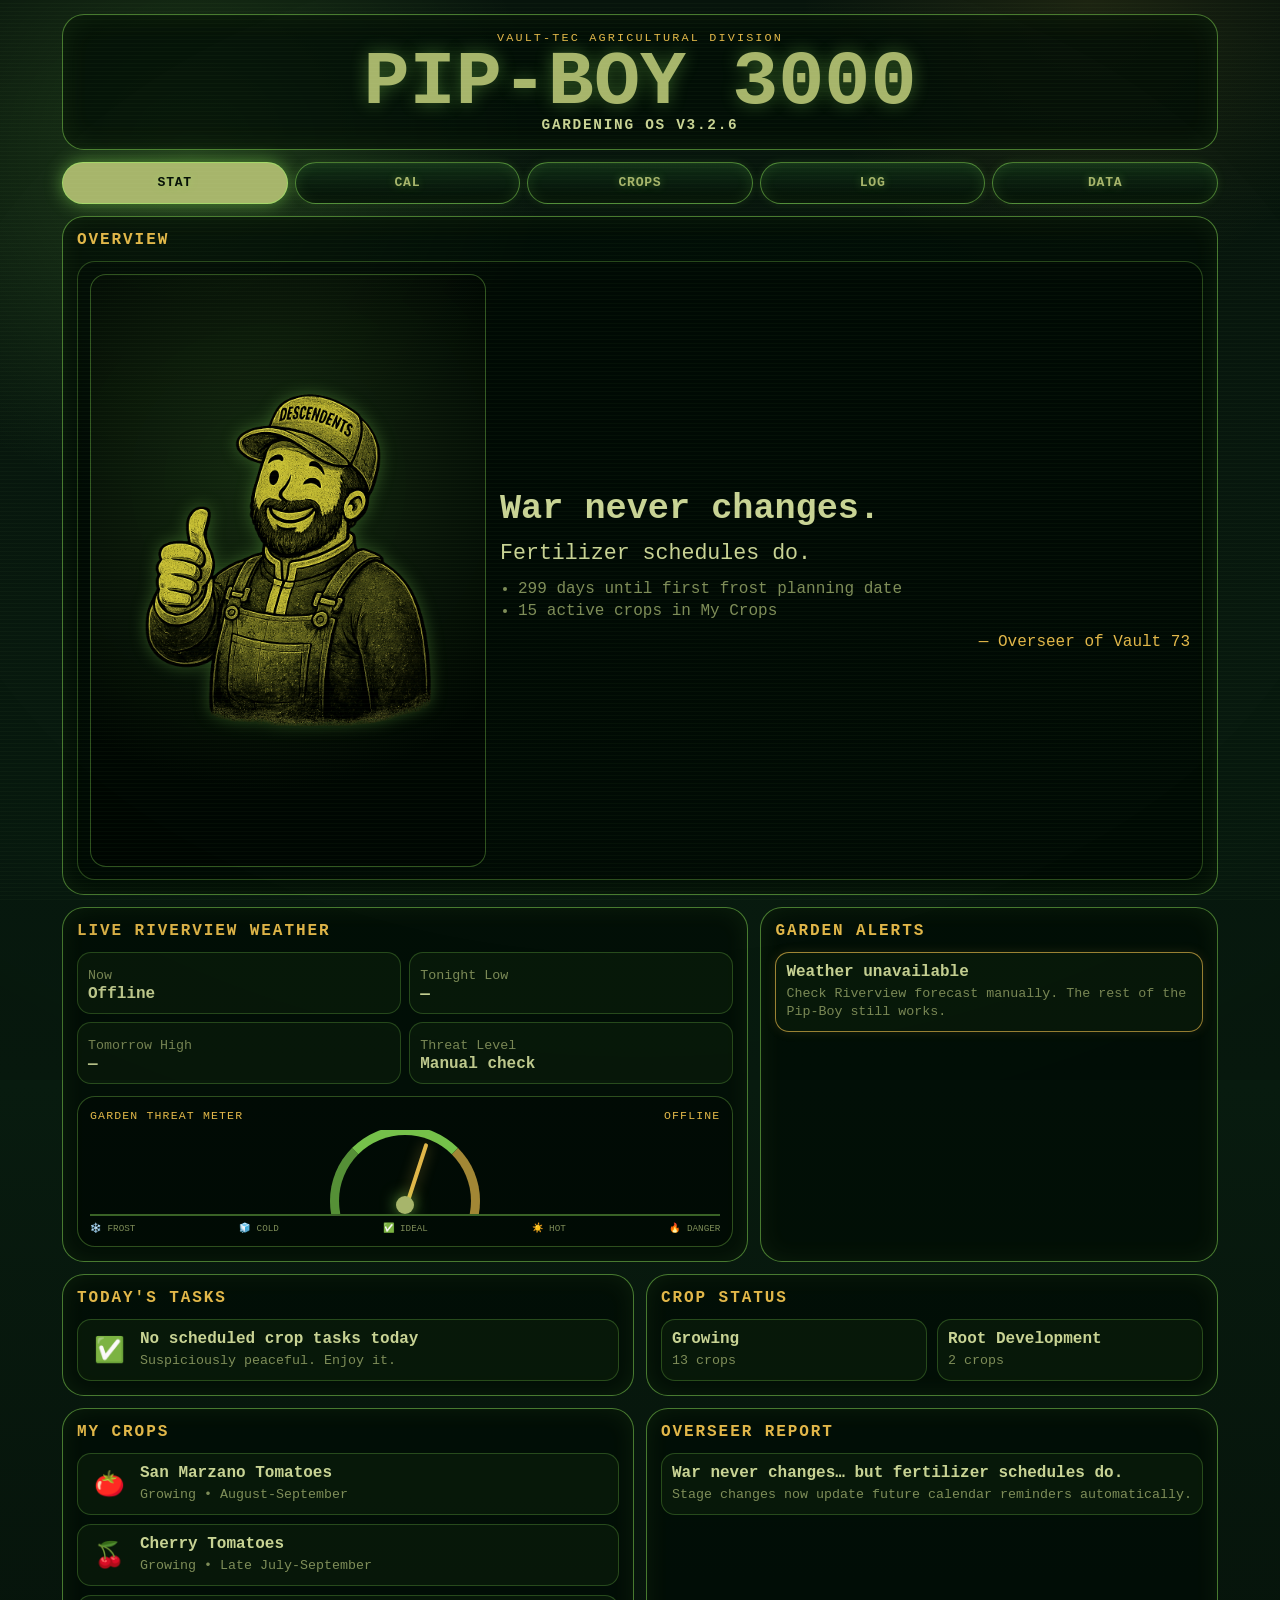
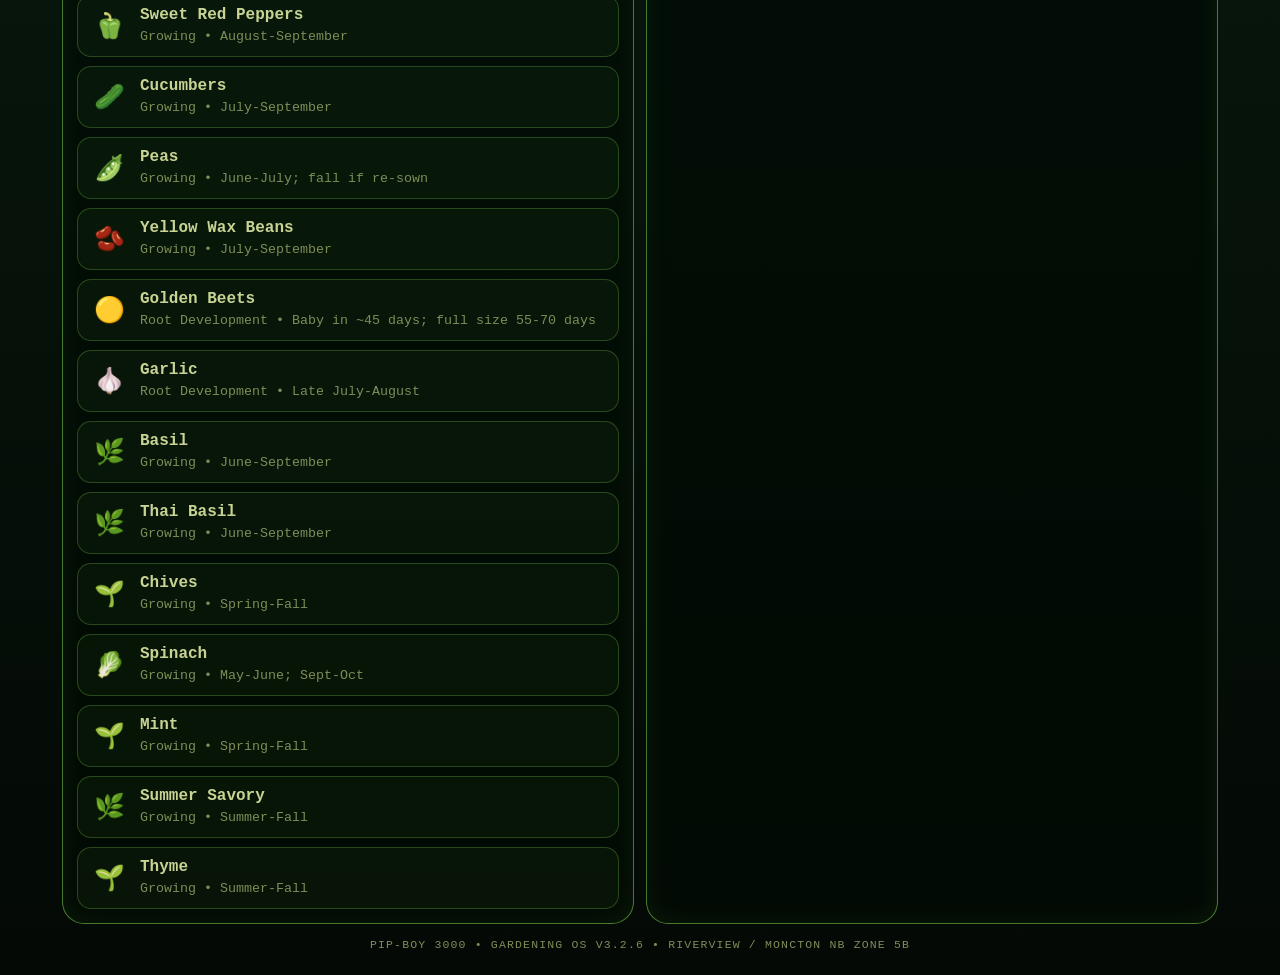
==== commit 705d0946: "Add files via upload" ====
--- a/index.html
+++ b/index.html
@@ -3,7 +3,7 @@
 <head>
   <meta charset="utf-8">
   <meta name="viewport" content="width=device-width, initial-scale=1, viewport-fit=cover">
-  <title>PIP-BOY 3000 — Gardening OS v3.2.2</title>
+  <title>PIP-BOY 3000 — Gardening OS v3.2.6</title>
   <link rel="stylesheet" href="styles.css">
 </head>
 <body>
@@ -12,7 +12,7 @@
     <header class="hero">
       <div class="kicker">Vault-Tec Agricultural Division</div>
       <h1>PIP-BOY 3000</h1>
-      <div class="version">Gardening OS v3.2.2</div>
+      <div class="version">Gardening OS v3.2.6</div>
     </header>
 
     <nav class="pip-buttons" aria-label="Pip-Boy sections">
@@ -27,7 +27,7 @@
 
     <section id="app" class="content"></section>
 
-    <footer class="footer">PIP-BOY 3000 • Gardening OS v3.2.2 • Riverview / Moncton NB Zone 5b</footer>
+    <footer class="footer">PIP-BOY 3000 • Gardening OS v3.2.6 • Riverview / Moncton NB Zone 5b</footer>
   </main>
 
   <script src="supply-database.js"></script>
